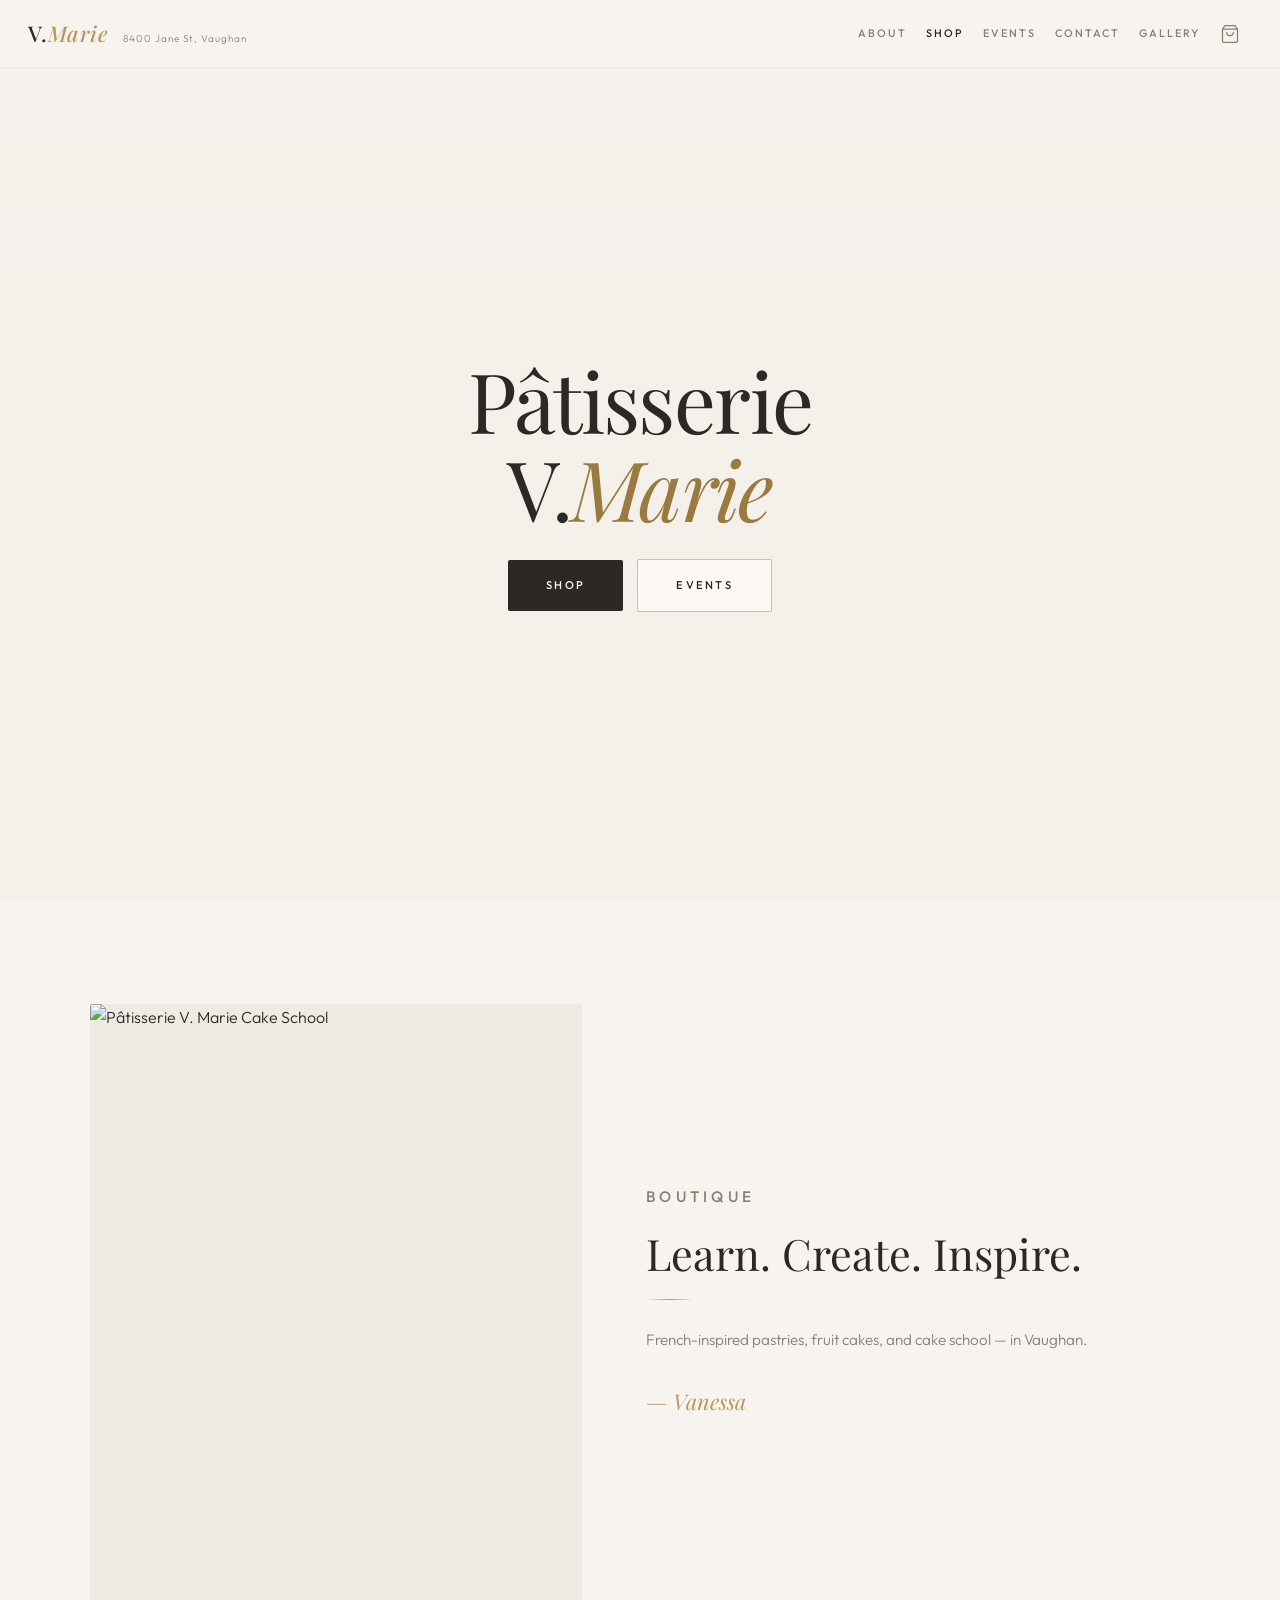
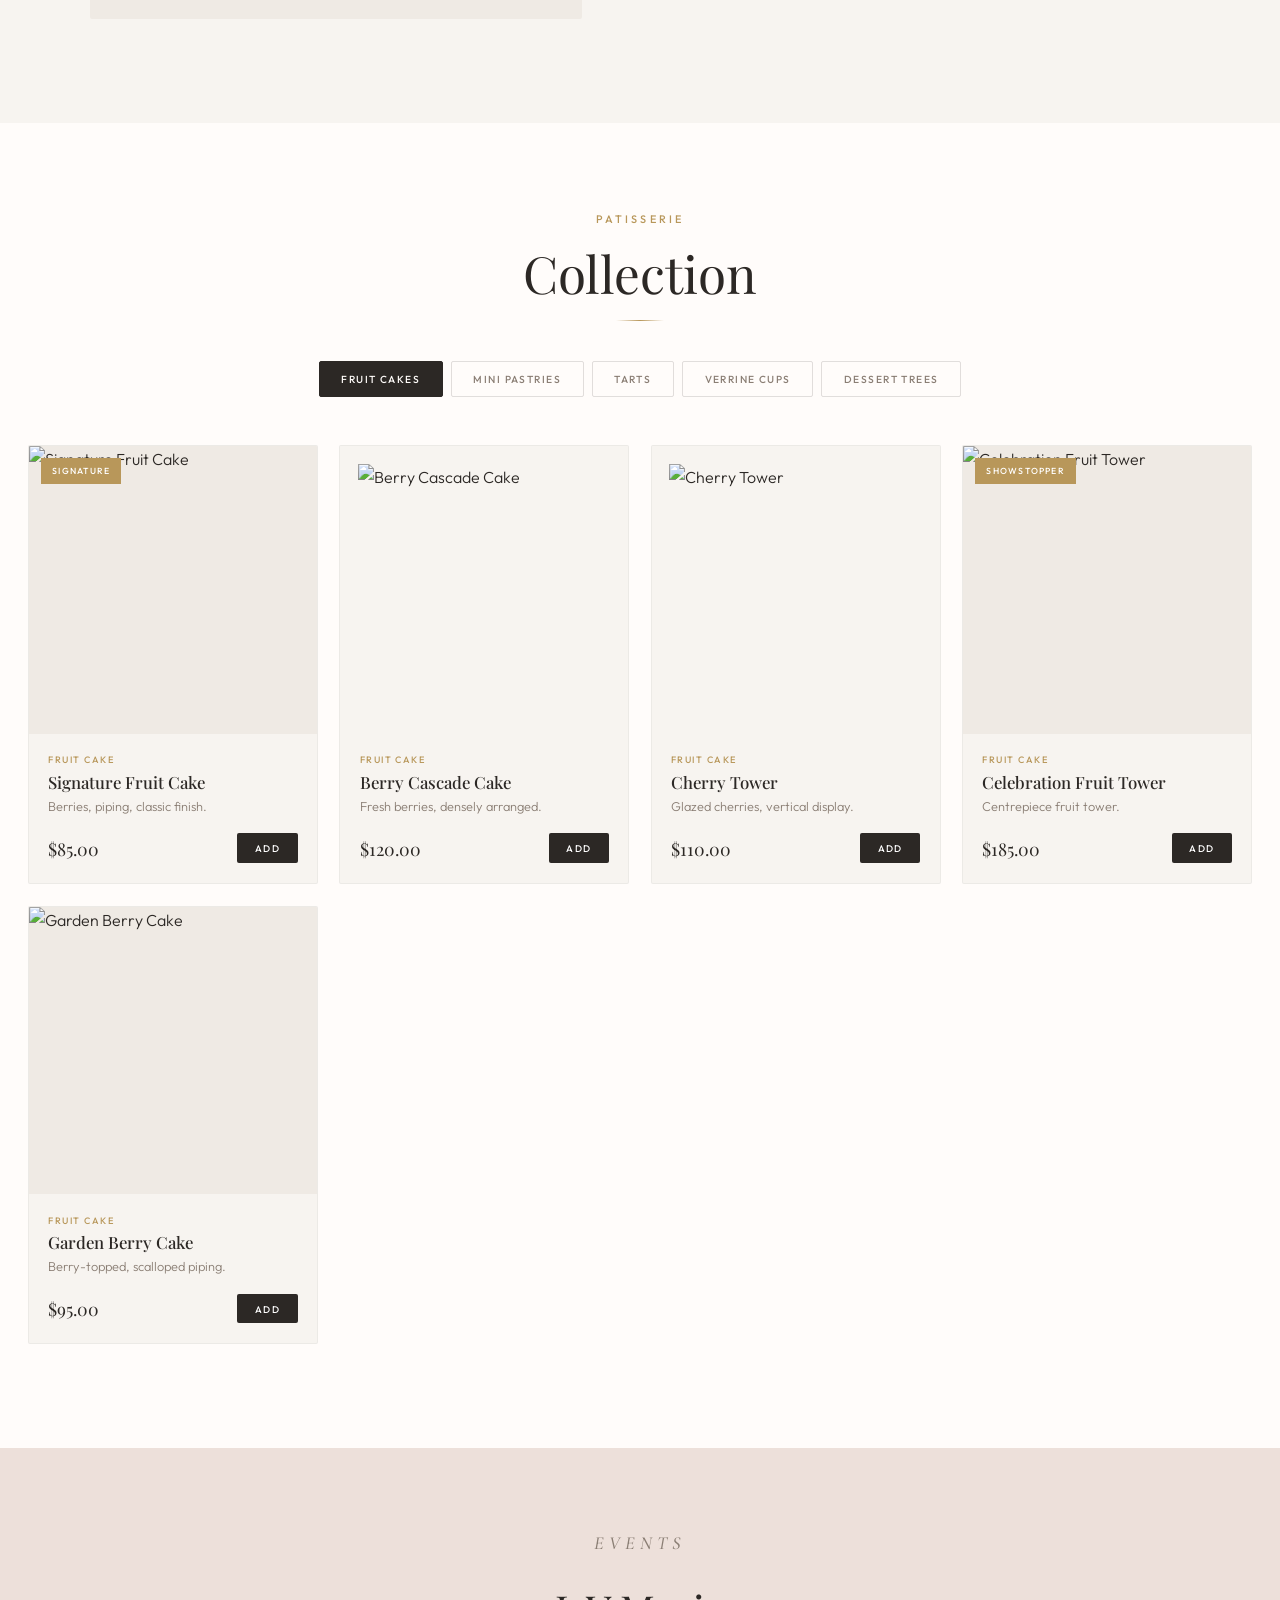
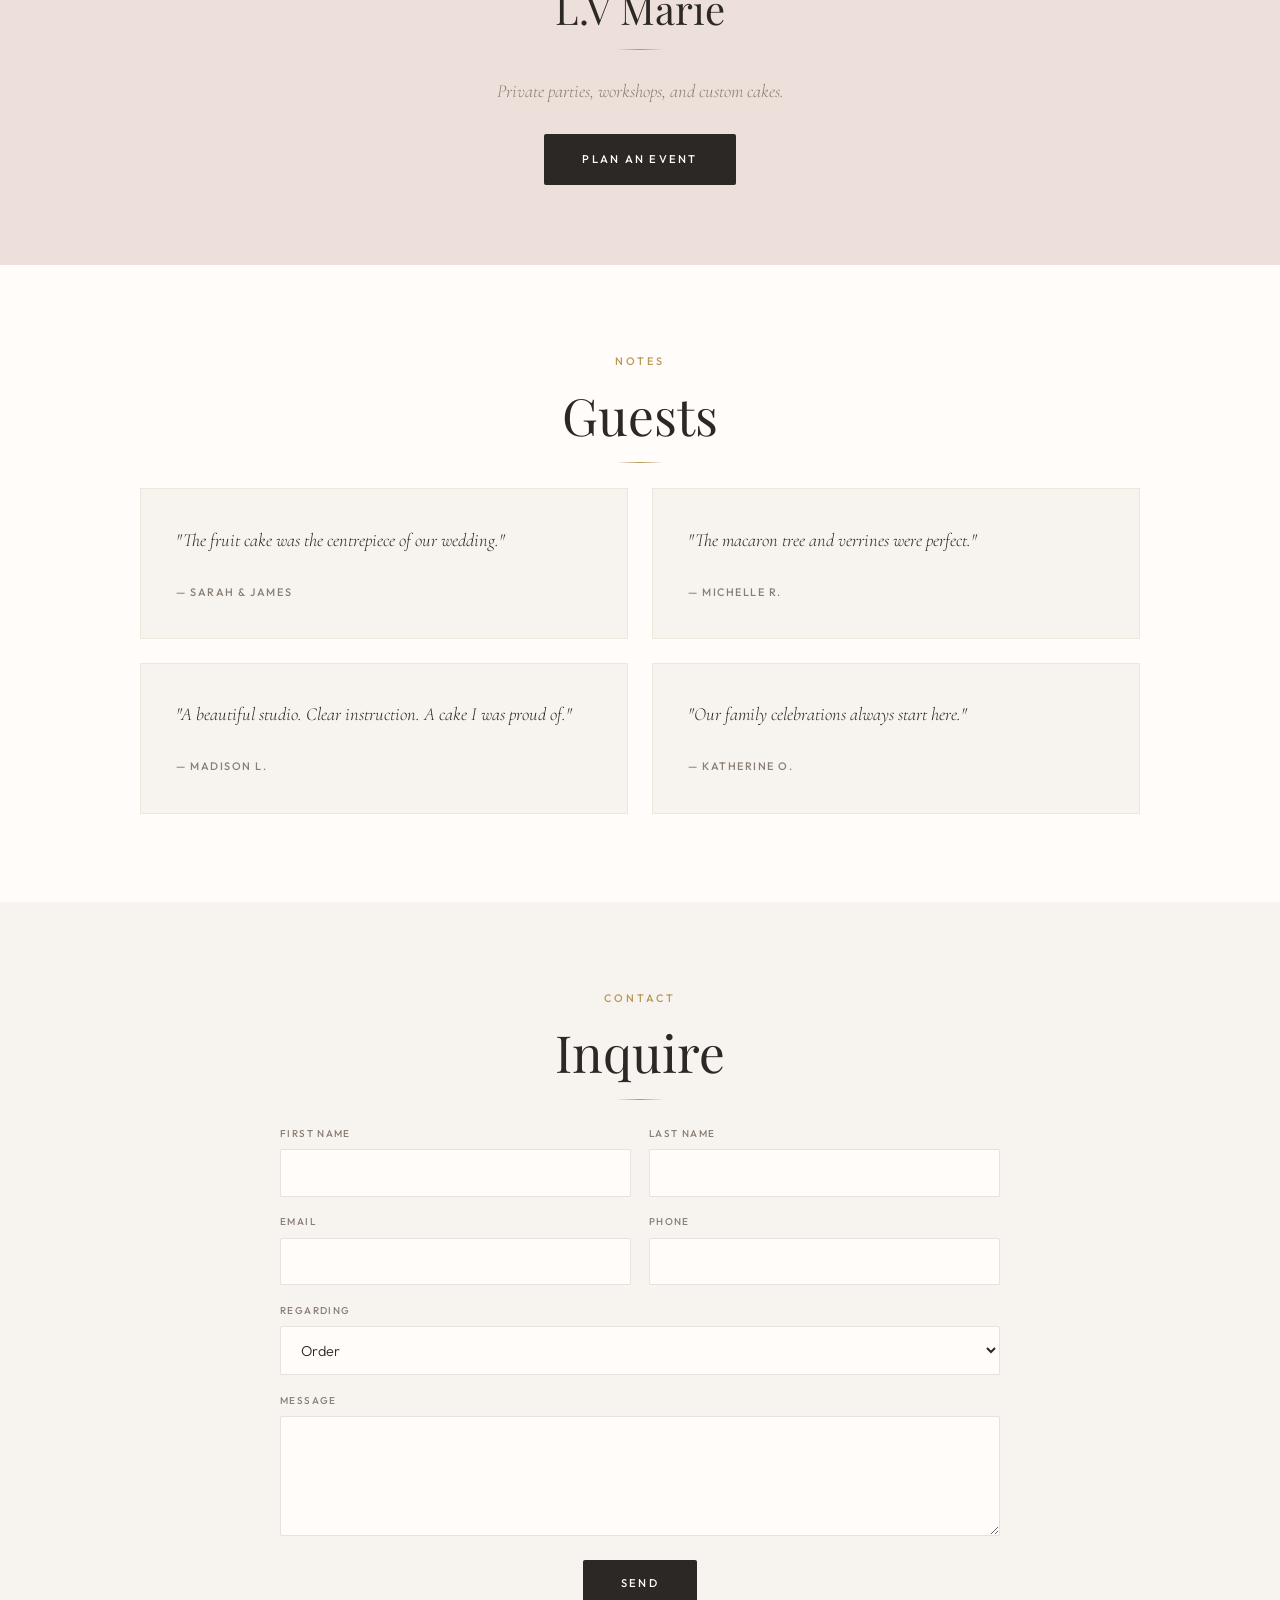
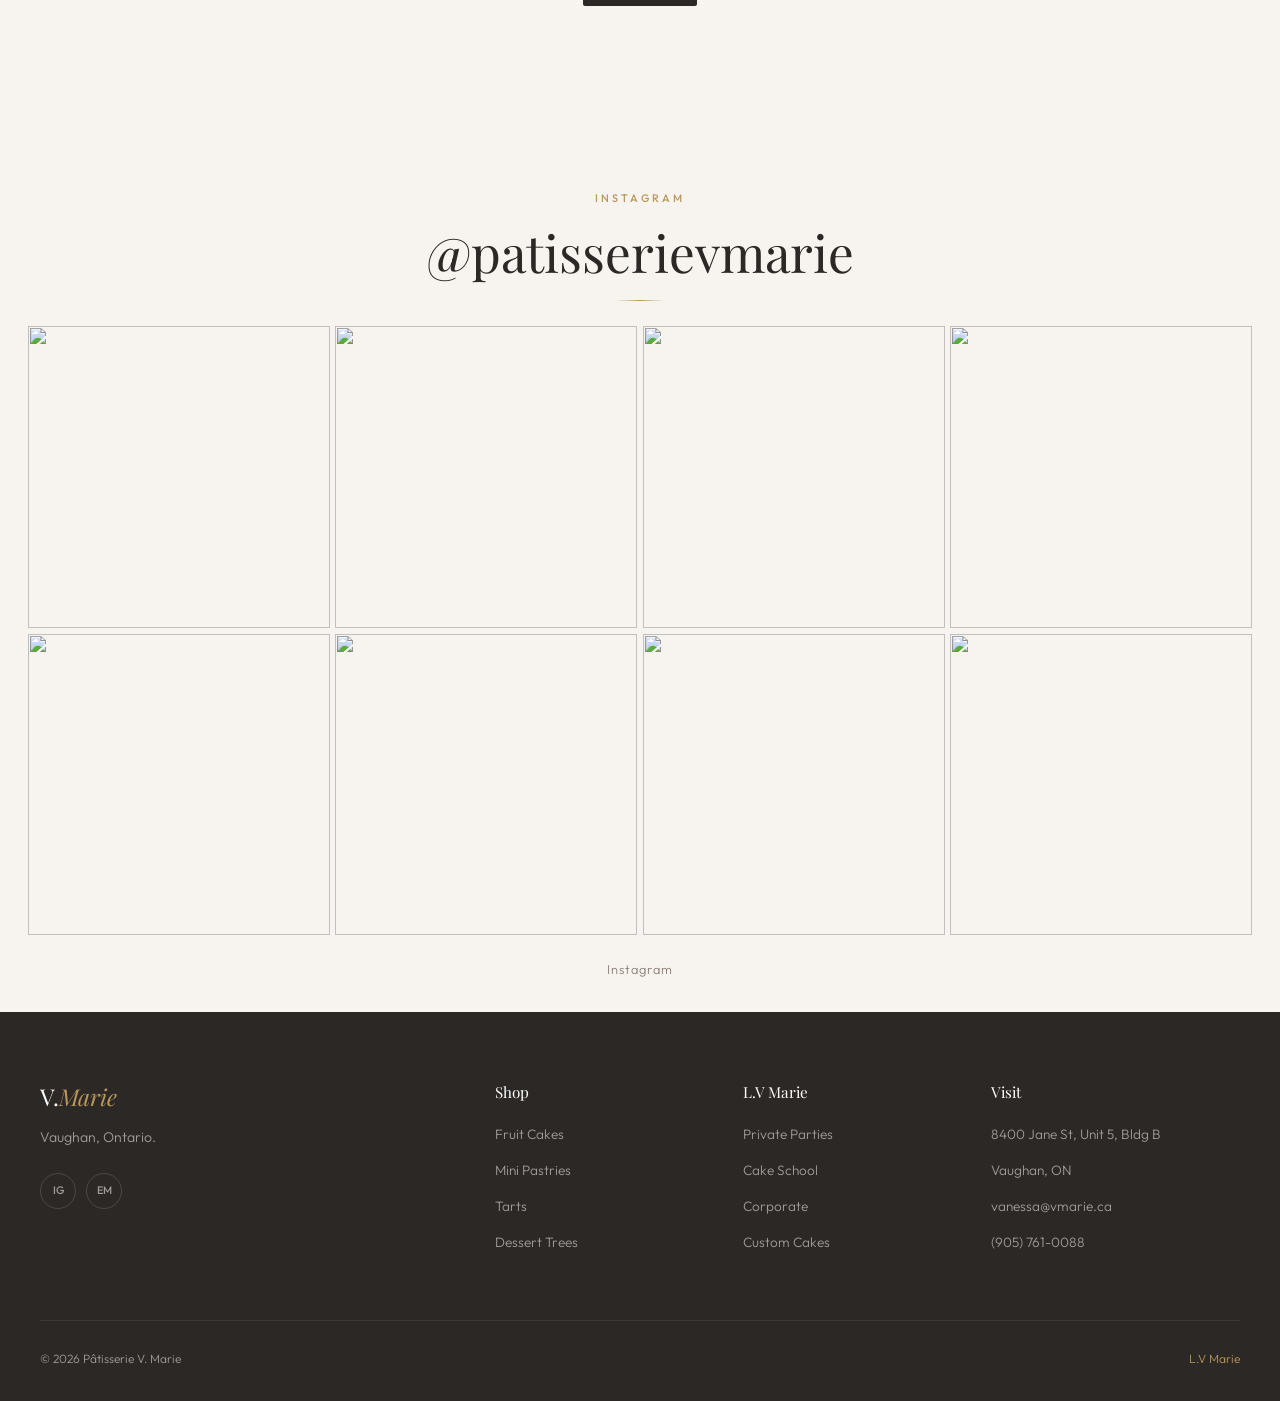
==== index.html @ 4b9d49ff "Add files via upload" ====
<!DOCTYPE html>
<html lang="en">
<head>
<meta charset="UTF-8">
<meta name="viewport" content="width=device-width, initial-scale=1, viewport-fit=cover">
<title>Pâtisserie V. Marie | Vaughan</title>
<meta name="description" content="Patisserie and cake school in Vaughan. Fruit cakes, pastries, and celebrations.">
<meta name="theme-color" content="#F7F4F0">
<meta name="apple-mobile-web-app-status-bar-style" content="default">
<link rel="preconnect" href="https://fonts.googleapis.com">
<link rel="preconnect" href="https://fonts.gstatic.com" crossorigin>
<link href="https://fonts.googleapis.com/css2?family=Cormorant+Garamond:ital,wght@0,300;0,400;0,500;0,600;1,300;1,400&family=Outfit:wght@300;400;500;600&family=Playfair+Display:ital,wght@0,400;0,500;0,600;1,400;1,500&display=swap" rel="stylesheet">
<link rel="stylesheet" href="css/site.css">
</head>
<body class="page-shop">

<nav class="nav" id="nav">
  <div class="nav-inner">
    <div class="nav-left">
      <a href="index.html" class="nav-logo">V.<em>Marie</em></a>
      <a href="https://maps.google.com/?q=8400+Jane+St+Vaughan+ON" target="_blank" rel="noopener" class="nav-location">8400 Jane St, Vaughan</a>
    </div>
    <div class="nav-end">
      <div class="nav-links" id="navLinksDesktop">
        <a href="#about">About</a>
        <a href="#store" class="active">Shop</a>
        <a href="events.html">Events</a>
        <a href="#contact">Contact</a>
        <a href="#gallery">Gallery</a>
      </div>
      <div class="nav-right">
        <button type="button" class="nav-cart" id="cartToggle" aria-label="Open cart">
          <svg viewBox="0 0 24 24" aria-hidden="true">
            <path d="M6 2L3 6v14a2 2 0 002 2h14a2 2 0 002-2V6l-3-4zM3 6h18M16 10a4 4 0 01-8 0" stroke-linecap="round" stroke-linejoin="round"/>
          </svg>
          <span class="cart-count" id="cartCount">0</span>
        </button>
        <button type="button" class="nav-toggle" id="navToggle" aria-label="Menu">
          <span></span><span></span><span></span>
        </button>
      </div>
    </div>
  </div>
</nav>

<div class="mobile-menu" id="navLinks" hidden>
  <a href="#about">About</a>
  <a href="#store">Shop</a>
  <a href="events.html">Events</a>
  <a href="#contact">Contact</a>
  <a href="#gallery">Gallery</a>
</div>

<section class="hero hero--boutique">
  <div class="hero-atmosphere" aria-hidden="true"></div>
  <div class="hero-content">
    <h1>Pâtisserie<br>V.<em>Marie</em></h1>
    <div class="hero-buttons">
      <a href="#store" class="btn btn-primary">Shop</a>
      <a href="events.html" class="btn btn-outline-dark">Events</a>
    </div>
  </div>
</section>

<section class="intro" id="about">
  <div class="intro-inner">
    <div class="intro-image fade-in">
      <img src="Assets/images/store-interior.jpg" alt="Pâtisserie V. Marie Cake School" width="800" height="1000">
    </div>
    <div class="intro-text fade-in">
      <p class="section-label">Boutique</p>
      <h2>Learn. Create. Inspire.</h2>
      <div class="gold-line"></div>
      <p>French-inspired pastries, fruit cakes, and cake school — in Vaughan.</p>
      <p class="signature">— Vanessa</p>
    </div>
  </div>
</section>

<section class="store" id="store">
  <div class="store-header fade-in">
    <p class="section-label">Patisserie</p>
    <h2 class="section-title">Collection</h2>
    <div class="gold-line"></div>
  </div>

  <div class="store-filters fade-in" role="tablist" aria-label="Product categories">
    <button type="button" class="filter-btn active" data-filter="fruit">Fruit Cakes</button>
    <button type="button" class="filter-btn" data-filter="mini">Mini Pastries</button>
    <button type="button" class="filter-btn" data-filter="tarts">Tarts</button>
    <button type="button" class="filter-btn" data-filter="verrine">Verrine Cups</button>
    <button type="button" class="filter-btn" data-filter="trees">Dessert Trees</button>
  </div>

  <div class="products-grid" id="productsGrid"></div>
</section>

<section class="events-band">
  <div class="events-band-inner fade-in">
    <p class="section-label">Events</p>
    <h2>L.V Marie</h2>
    <div class="gold-line"></div>
    <p>Private parties, workshops, and custom cakes.</p>
    <a href="events.html" class="btn btn-primary">Plan an Event</a>
  </div>
</section>

<section class="testimonials">
  <p class="section-label" style="text-align:center">Notes</p>
  <h2 class="section-title" style="text-align:center">Guests</h2>
  <div class="gold-line"></div>
  <div class="testimonials-grid">
    <div class="testimonial fade-in">
      <p>"The fruit cake was the centrepiece of our wedding."</p>
      <span class="testimonial-author">— Sarah &amp; James</span>
    </div>
    <div class="testimonial fade-in">
      <p>"The macaron tree and verrines were perfect."</p>
      <span class="testimonial-author">— Michelle R.</span>
    </div>
    <div class="testimonial fade-in">
      <p>"A beautiful studio. Clear instruction. A cake I was proud of."</p>
      <span class="testimonial-author">— Madison L.</span>
    </div>
    <div class="testimonial fade-in">
      <p>"Our family celebrations always start here."</p>
      <span class="testimonial-author">— Katherine O.</span>
    </div>
  </div>
</section>

<section class="contact" id="contact">
  <div class="contact-inner">
    <p class="section-label">Contact</p>
    <h2 class="section-title fade-in">Inquire</h2>
    <div class="gold-line fade-in"></div>

    <form class="contact-form fade-in" id="contactForm">
      <div class="form-group">
        <label for="firstName">First Name</label>
        <input id="firstName" type="text" required autocomplete="given-name">
      </div>
      <div class="form-group">
        <label for="lastName">Last Name</label>
        <input id="lastName" type="text" required autocomplete="family-name">
      </div>
      <div class="form-group">
        <label for="email">Email</label>
        <input id="email" type="email" required autocomplete="email">
      </div>
      <div class="form-group">
        <label for="phone">Phone</label>
        <input id="phone" type="tel" autocomplete="tel">
      </div>
      <div class="form-group full">
        <label for="inquiryType">Regarding</label>
        <select id="inquiryType">
          <option>Order</option>
          <option>Fruit Cake</option>
          <option>Wedding Cake</option>
          <option>Sweet Table</option>
          <option>Cake School</option>
          <option>Other</option>
        </select>
      </div>
      <div class="form-group full">
        <label for="message">Message</label>
        <textarea id="message"></textarea>
      </div>
      <div class="form-submit">
        <button type="submit" class="btn btn-primary">Send</button>
      </div>
    </form>
  </div>
</section>

<section class="gallery gallery--bleed" id="gallery">
  <p class="section-label">Instagram</p>
  <h2 class="section-title fade-in">@patisserievmarie</h2>
  <div class="gold-line fade-in"></div>
  <div class="gallery-grid fade-in">
    <div class="gallery-item"><img src="Assets/images/fruit-cherry-clean.jpg" alt="" loading="lazy"></div>
    <div class="gallery-item"><img src="Assets/images/cupcakes.jpg" alt="" loading="lazy"></div>
    <div class="gallery-item"><img src="Assets/images/macaroons.png" alt="" loading="lazy"></div>
    <div class="gallery-item"><img src="Assets/images/dessert-spread.jpg" alt="" loading="lazy"></div>
    <div class="gallery-item"><img src="Assets/images/layered-cake.jpg" alt="" loading="lazy"></div>
    <div class="gallery-item"><img src="Assets/images/pastry-mini.jpg" alt="" loading="lazy"></div>
    <div class="gallery-item"><img src="Assets/images/cupcake-lux.jpg" alt="" loading="lazy"></div>
    <div class="gallery-item"><img src="Assets/images/macarons-lux.jpg" alt="" loading="lazy"></div>
  </div>
  <a href="https://instagram.com/patisserievmarie" target="_blank" rel="noopener" class="gallery-link">Instagram</a>
</section>

<footer class="footer">
  <div class="footer-inner">
    <div class="footer-brand">
      <h3>V.<em>Marie</em></h3>
      <p>Vaughan, Ontario.</p>
      <div class="footer-social">
        <a href="https://instagram.com/patisserievmarie" target="_blank" rel="noopener" aria-label="Instagram">IG</a>
        <a href="mailto:vanessa@vmarie.ca" aria-label="Email">EM</a>
      </div>
    </div>
    <div>
      <h4>Shop</h4>
      <ul>
        <li><a href="#store" data-shop-filter="fruit">Fruit Cakes</a></li>
        <li><a href="#store" data-shop-filter="mini">Mini Pastries</a></li>
        <li><a href="#store" data-shop-filter="tarts">Tarts</a></li>
        <li><a href="#store" data-shop-filter="trees">Dessert Trees</a></li>
      </ul>
    </div>
    <div>
      <h4>L.V Marie</h4>
      <ul>
        <li><a href="events.html">Private Parties</a></li>
        <li><a href="events.html#workshops">Cake School</a></li>
        <li><a href="events.html#corporate">Corporate</a></li>
        <li><a href="events.html#custom">Custom Cakes</a></li>
      </ul>
    </div>
    <div>
      <h4>Visit</h4>
      <ul>
        <li><span>8400 Jane St, Unit 5, Bldg B</span></li>
        <li><span>Vaughan, ON</span></li>
        <li><a href="mailto:vanessa@vmarie.ca">vanessa@vmarie.ca</a></li>
        <li><a href="tel:+19057610088">(905) 761-0088</a></li>
      </ul>
    </div>
  </div>
  <div class="footer-bottom">
    <span>&copy; 2026 Pâtisserie V. Marie</span>
    <span><a href="events.html">L.V Marie</a></span>
  </div>
</footer>

<div class="cart-overlay" id="cartOverlay">
  <aside class="cart-sidebar" aria-label="Your selection">
    <div class="cart-header">
      <h3>Selection</h3>
      <button type="button" class="cart-close" id="cartClose" aria-label="Close cart"><span aria-hidden="true">×</span></button>
    </div>
    <div class="cart-items" id="cartItems">
      <div class="cart-empty"><p>Empty</p></div>
    </div>
    <div class="cart-footer" id="cartFooter" hidden>
      <div class="cart-row">
        <span>Subtotal</span>
        <span id="cartSubtotal">$0.00</span>
      </div>
      <div class="cart-total-row">
        <span>Total</span>
        <span id="cartTotal">$0.00</span>
      </div>
      <button type="button" class="btn btn-primary" id="submitOrder">Submit Inquiry</button>
      <button type="button" class="btn btn-outline-dark" onclick="closeCart()">Continue</button>
      <p class="cart-note">Pickup at the boutique. No payment yet.</p>
    </div>
  </aside>
</div>

<div class="modal-overlay" id="modalOverlay" role="dialog" aria-modal="true" aria-label="Product">
  <div class="product-modal" id="productModal"></div>
</div>

<div class="toast" id="toast" role="status" aria-live="polite"></div>

<script src="js/shop.js"></script>
<script>
  function setAppHeight() {
    document.documentElement.style.setProperty('--app-height', `${window.innerHeight}px`);
  }
  setAppHeight();
  window.addEventListener('resize', setAppHeight, { passive: true });

  const nav = document.getElementById('nav');
  const navLinks = document.getElementById('navLinks');
  const navToggle = document.getElementById('navToggle');

  function closeMobileMenu() {
    navLinks.hidden = true;
    navLinks.classList.remove('open');
    nav.classList.remove('menu-open');
    document.body.classList.remove('menu-open');
  }

  function openMobileMenu() {
    navLinks.hidden = false;
    navLinks.classList.add('open');
    nav.classList.add('menu-open');
    document.body.classList.add('menu-open');
  }

  window.addEventListener('scroll', () => {
    nav.classList.toggle('scrolled', window.scrollY > 40);
  }, { passive: true });

  navToggle.addEventListener('click', () => {
    if (navLinks.classList.contains('open')) closeMobileMenu();
    else openMobileMenu();
  });

  navLinks.querySelectorAll('a').forEach((link) => {
    link.addEventListener('click', () => closeMobileMenu());
  });

  document.getElementById('contactForm').addEventListener('submit', (e) => {
    e.preventDefault();
    showToast('Received');
    e.target.reset();
  });

  const io = new IntersectionObserver((entries) => {
    entries.forEach((entry) => {
      if (entry.isIntersecting) {
        entry.target.classList.add('visible');
        io.unobserve(entry.target);
      }
    });
  }, { threshold: 0.06, rootMargin: '0px 0px -20px 0px' });

  document.querySelectorAll('.fade-in').forEach((el) => {
    const rect = el.getBoundingClientRect();
    if (rect.top < window.innerHeight * 0.92 && rect.bottom > 0) {
      el.classList.add('visible');
    } else {
      io.observe(el);
    }
  });
</script>
</body>
</html>
---- css/site.css ----
/* Pâtisserie V. Marie — shared luxury design system */
*, *::before, *::after { margin: 0; padding: 0; box-sizing: border-box; }

:root {
  --cream: #F7F4F0;
  --cream-deep: #EFEAE4;
  --blush: #EDE0DA;
  --blush-deep: #E2D0C7;
  --gold: #B8975A;
  --gold-soft: #D4B87A;
  --gold-pale: #F0E6D4;
  --charcoal: #2C2825;
  --warm-grey: #8A7E74;
  --warm-grey-light: #B0A89E;
  --berry: #6B2D3C;
  --powder: #D8E0EA;
  --brand-blue: #00a3e4;
  --brand-blue-light: #71c2e2;
  --white: #FFFCFA;
  --radius: 2px;
  --nav-h: 68px;
  --shadow-sm: 0 2px 12px rgba(44, 40, 37, 0.05);
  --shadow-md: 0 12px 40px rgba(44, 40, 37, 0.1);
  --shadow-lg: 0 24px 64px rgba(44, 40, 37, 0.16);
  --ease: cubic-bezier(0.25, 0.8, 0.25, 1);
}

html {
  scroll-behavior: smooth;
  font-size: 16px;
  -webkit-text-size-adjust: 100%;
  touch-action: manipulation;
  background: var(--cream);
  height: -webkit-fill-available;
}

body {
  touch-action: manipulation;
  font-family: 'Outfit', sans-serif;
  font-weight: 300;
  color: var(--charcoal);
  background: var(--cream);
  line-height: 1.65;
  overflow-x: hidden;
  min-height: 100%;
  min-height: 100svh;
  min-height: 100dvh;
  min-height: -webkit-fill-available;
  -webkit-font-smoothing: antialiased;
  -moz-osx-font-smoothing: grayscale;
}
body.menu-open {
  overflow: hidden;
}

a, button { touch-action: manipulation; }
a { text-decoration: none; color: inherit; }
img { max-width: 100%; display: block; }
ul { list-style: none; }
button, input, select, textarea { font-family: inherit; }

h1, h2, h3, h4 {
  font-family: 'Playfair Display', Georgia, serif;
  font-weight: 400;
  line-height: 1.12;
}

.section-label {
  font-family: 'Outfit', sans-serif;
  font-size: 0.68rem;
  letter-spacing: 0.28em;
  text-transform: uppercase;
  color: var(--gold);
  font-weight: 500;
  margin-bottom: 1rem;
}

.section-title {
  font-size: clamp(2rem, 4.5vw, 3.2rem);
  color: var(--charcoal);
  margin-bottom: 0.35em;
}

.section-subtitle {
  font-family: 'Cormorant Garamond', Georgia, serif;
  font-size: clamp(1.1rem, 2.2vw, 1.45rem);
  color: var(--warm-grey);
  font-style: italic;
  font-weight: 300;
  margin-bottom: 2.5rem;
}

.gold-line {
  width: 48px;
  height: 1px;
  background: linear-gradient(90deg, transparent, var(--gold), transparent);
  margin: 1.1rem auto 1.6rem;
}

.btn {
  display: inline-flex;
  align-items: center;
  justify-content: center;
  padding: 1rem 2.4rem;
  font-size: 0.7rem;
  letter-spacing: 0.2em;
  text-transform: uppercase;
  font-weight: 500;
  border: none;
  cursor: pointer;
  transition: all 0.35s var(--ease);
  border-radius: var(--radius);
  white-space: nowrap;
  touch-action: manipulation;
}

.btn-primary {
  background: var(--charcoal);
  color: var(--white);
}
.btn-primary:hover {
  background: var(--gold);
  transform: translateY(-1px);
}

.btn-outline {
  background: transparent;
  color: var(--white);
  border: 1px solid rgba(255, 255, 255, 0.55);
}
.btn-outline:hover {
  background: var(--white);
  color: var(--charcoal);
  border-color: var(--white);
}

.btn-outline-dark {
  background: transparent;
  color: var(--charcoal);
  border: 1px solid rgba(44, 40, 37, 0.28);
}
.btn-outline-dark:hover {
  background: var(--charcoal);
  color: var(--white);
  border-color: var(--charcoal);
}

.btn-gold {
  background: var(--gold);
  color: var(--white);
}
.btn-gold:hover {
  background: #a08040;
  transform: translateY(-1px);
}

.btn-sm {
  padding: 0.7rem 1.5rem;
  font-size: 0.64rem;
}

.fade-in {
  opacity: 0;
  transform: translateY(18px);
  transition: opacity 0.75s var(--ease), transform 0.75s var(--ease);
}
.fade-in.visible {
  opacity: 1;
  transform: translateY(0);
}
@media (prefers-reduced-motion: reduce) {
  .fade-in { opacity: 1; transform: none; transition: none; }
}

/* ===== NAV ===== */
.nav {
  position: fixed;
  top: 0;
  left: 0;
  right: 0;
  z-index: 1000;
  height: calc(var(--nav-h) + env(safe-area-inset-top, 0px));
  padding-top: env(safe-area-inset-top, 0px);
  background: rgba(247, 244, 240, 0.88);
  backdrop-filter: blur(18px) saturate(160%);
  -webkit-backdrop-filter: blur(18px) saturate(160%);
  border-bottom: 1px solid rgba(184, 151, 90, 0.12);
  transition: background 0.35s var(--ease), box-shadow 0.35s var(--ease);
}
.nav.scrolled {
  background: rgba(247, 244, 240, 0.97);
  box-shadow: var(--shadow-sm);
}
.nav-inner {
  max-width: 1280px;
  margin: 0 auto;
  padding: 0 1.75rem;
  height: 100%;
  display: flex;
  flex-direction: row;
  align-items: center;
  justify-content: space-between;
  gap: 1rem;
}
.nav-left {
  display: block;
  min-width: 0;
  line-height: 1;
  white-space: nowrap;
}
.nav-logo {
  font-family: 'Playfair Display', serif;
  font-size: 1.35rem;
  font-weight: 500;
  letter-spacing: 0.02em;
  color: var(--charcoal);
  line-height: 1;
  display: inline;
  vertical-align: bottom;
}
.nav-logo em {
  font-style: italic;
  color: var(--gold);
}
.nav-location {
  font-size: 0.62rem;
  letter-spacing: 0.1em;
  color: var(--warm-grey);
  white-space: nowrap;
  transition: color 0.3s;
  line-height: 1;
  display: inline;
  vertical-align: bottom;
  margin-left: 0.75rem;
}
.nav-location:hover { color: var(--gold); }

.nav-end {
  display: flex;
  flex-direction: row;
  align-items: center;
  justify-content: flex-end;
  gap: 0.35rem;
  flex-shrink: 0;
}

.nav-links {
  display: flex;
  flex-direction: row;
  align-items: center;
  gap: 1.2rem;
  margin-right: 0.15rem;
}
.nav-links a {
  font-size: 0.68rem;
  font-weight: 500;
  letter-spacing: 0.18em;
  text-transform: uppercase;
  color: var(--warm-grey);
  transition: color 0.3s;
  position: relative;
}
.nav-links a:hover,
.nav-links a.active { color: var(--charcoal); }
.nav-links a::after {
  content: '';
  position: absolute;
  left: 0;
  bottom: -5px;
  width: 0;
  height: 1px;
  background: var(--gold);
  transition: width 0.3s ease;
}
.nav-links a:hover::after { width: 100%; }

.nav-right {
  display: flex;
  flex-direction: row;
  flex-wrap: nowrap;
  align-items: center;
  justify-content: flex-end;
  gap: 0.15rem;
  flex-shrink: 0;
  height: 100%;
}

.nav-cart {
  position: relative;
  display: inline-flex;
  flex-direction: row;
  align-items: center;
  justify-content: center;
  width: 44px;
  height: 44px;
  margin: 0;
  padding: 0;
  background: none;
  border: none;
  cursor: pointer;
  color: var(--warm-grey);
  transition: color 0.25s;
  line-height: 0;
}
.nav-cart:hover { color: var(--charcoal); }
.nav-cart svg {
  width: 20px;
  height: 20px;
  stroke: currentColor;
  fill: none;
  stroke-width: 1.5;
  display: block;
}
.cart-count {
  position: absolute;
  top: 4px;
  right: 2px;
  min-width: 16px;
  height: 16px;
  padding: 0 4px;
  background: var(--gold);
  color: #fff;
  font-size: 0.58rem;
  font-weight: 600;
  border-radius: 50%;
  display: flex;
  align-items: center;
  justify-content: center;
  opacity: 0;
  transform: scale(0.6);
  transition: all 0.3s var(--ease);
  pointer-events: none;
}
.cart-count.show {
  opacity: 1;
  transform: scale(1);
}

.nav-toggle {
  display: none;
  flex-direction: column;
  align-items: center;
  justify-content: center;
  gap: 5px;
  width: 44px;
  height: 44px;
  margin: 0;
  padding: 0;
  background: none;
  border: none;
  cursor: pointer;
  line-height: 0;
}
.nav-toggle span {
  display: block;
  width: 20px;
  height: 1.5px;
  background: var(--charcoal);
  transition: all 0.3s;
  flex-shrink: 0;
}

/* ===== HERO — boutique atmosphere (shop) ===== */
.hero {
  position: relative;
  min-height: 100vh;
  min-height: 100svh;
  min-height: 100dvh;
  min-height: 100lvh;
  min-height: -webkit-fill-available;
  min-height: var(--app-height, 100lvh);
  display: flex;
  align-items: center;
  justify-content: center;
  text-align: center;
  overflow: hidden;
  background: var(--cream);
}
.hero--boutique {
  flex-direction: column;
  justify-content: center;
  padding:
    calc(var(--nav-h) + env(safe-area-inset-top, 0px))
    1.25rem
    0;
  background: #f0ebe3;
}
.hero-atmosphere {
  position: absolute;
  top: 0;
  left: 0;
  right: 0;
  bottom: 0;
  width: 100%;
  height: 100%;
  z-index: 0;
  background-color: #f0ebe3;
  background-image:
    linear-gradient(
      180deg,
      rgba(247, 244, 240, 0.78) 0%,
      rgba(247, 244, 240, 0.62) 28%,
      rgba(247, 244, 240, 0.48) 55%,
      rgba(247, 244, 240, 0.58) 100%
    ),
    url('../Assets/Store.PNG');
  background-size: cover;
  background-position: center center;
  background-repeat: no-repeat;
}
.hero--boutique .hero-content {
  position: relative;
  z-index: 2;
  padding: 1rem 1.25rem;
  max-width: 720px;
  width: 100%;
  margin: 0;
}
.hero--boutique .btn-primary {
  background: var(--charcoal);
  color: var(--white);
}
.hero--boutique .btn-primary:hover {
  background: var(--gold);
  color: var(--white);
}
.hero--boutique .btn-outline-dark {
  background: rgba(255, 252, 250, 0.72);
  color: var(--charcoal);
  border: 1px solid rgba(44, 40, 37, 0.28);
  backdrop-filter: blur(6px);
}
.hero--boutique .btn-outline-dark:hover {
  background: var(--charcoal);
  color: var(--white);
  border-color: var(--charcoal);
}

.hero-content {
  position: relative;
  z-index: 2;
  padding: 6.5rem 1.5rem 5rem;
  max-width: 780px;
  width: 100%;
}
.hero h1 {
  font-size: clamp(2.8rem, 8vw, 5.2rem);
  color: var(--white);
  margin-bottom: 1.75rem;
  letter-spacing: -0.02em;
  font-weight: 400;
  line-height: 1.05;
}
.hero h1 em {
  font-style: italic;
  color: var(--gold-soft);
}
.hero-tagline {
  display: none;
}
.hero-buttons {
  display: flex;
  flex-direction: row;
  flex-wrap: wrap;
  gap: 0.85rem;
  justify-content: center;
  align-items: center;
}

/* Boutique hero text */
.hero.hero--boutique h1 {
  color: var(--charcoal);
  text-shadow: 0 1px 0 rgba(255, 255, 255, 0.55);
}
.hero.hero--boutique h1 em {
  color: #9a7a3f;
  text-shadow: 0 1px 0 rgba(255, 255, 255, 0.45);
}

/* Shop nav — cream bar always visible */
.page-shop .nav {
  background: rgba(247, 244, 240, 0.96);
  border-bottom: 1px solid rgba(184, 151, 90, 0.12);
  backdrop-filter: blur(18px) saturate(160%);
  -webkit-backdrop-filter: blur(18px) saturate(160%);
}
.page-shop .nav.scrolled,
.page-shop .nav.menu-open {
  background: #F7F4F0;
  box-shadow: var(--shadow-sm);
  border-bottom: 1px solid rgba(184, 151, 90, 0.12);
  backdrop-filter: none;
  -webkit-backdrop-filter: none;
}

/* Mobile menu — body-level overlay (not trapped by nav backdrop-filter) */
.mobile-menu {
  display: none;
}
.mobile-menu.open {
  display: flex;
  position: fixed;
  inset: 0;
  z-index: 1200;
  flex-direction: column;
  justify-content: flex-start;
  padding:
    calc(var(--nav-h) + env(safe-area-inset-top, 0px) + 2.75rem)
    1.75rem
    calc(env(safe-area-inset-bottom, 0px) + 2rem);
  background: #F7F4F0 !important;
  overflow-y: auto;
  -webkit-overflow-scrolling: touch;
}
.mobile-menu a {
  font-family: 'Playfair Display', serif;
  font-size: 1.85rem;
  font-weight: 400;
  letter-spacing: 0.02em;
  color: var(--charcoal);
  padding: 1.15rem 0.1rem;
  border-bottom: 1px solid rgba(44, 40, 37, 0.1);
  text-decoration: none;
}
.mobile-menu a:last-child { border-bottom: none; }
.mobile-menu a:hover,
.mobile-menu a:active { color: var(--gold); }
.nav.menu-open {
  z-index: 1300;
  background: #F7F4F0 !important;
  border-bottom: 1px solid rgba(184, 151, 90, 0.12);
}
.nav.menu-open .nav-toggle span { background: var(--charcoal); }

/* ===== INTRO ===== */
.intro {
  padding: 6.5rem 1.75rem;
  background: var(--cream);
}
.intro-inner {
  max-width: 1100px;
  margin: 0 auto;
  display: grid;
  grid-template-columns: 0.95fr 1.05fr;
  gap: 4rem;
  align-items: center;
}
.intro-image {
  position: relative;
  aspect-ratio: 4/5;
  overflow: hidden;
  border-radius: var(--radius);
  background: var(--cream-deep);
}
.intro-image img {
  width: 100%;
  height: 100%;
  object-fit: cover;
  object-position: center center;
}
.intro-text .section-label { text-align: left; }
.intro-text h2 {
  font-size: clamp(1.9rem, 3.5vw, 2.7rem);
  margin-bottom: 0.5em;
}
.intro-text .gold-line { margin-left: 0; }
.intro-text p {
  color: var(--warm-grey);
  margin-bottom: 1.15rem;
  font-size: 0.95rem;
  line-height: 1.85;
}
.intro-text .signature {
  font-family: 'Playfair Display', serif;
  font-style: italic;
  font-size: 1.35rem;
  color: var(--gold);
  margin-top: 1.75rem;
}

/* ===== STORE ===== */
.store {
  padding: 5.5rem 1.75rem 6.5rem;
  background: var(--white);
}
.store-header { text-align: center; max-width: 640px; margin: 0 auto 2.5rem; }

.store-filters {
  display: flex;
  flex-direction: row;
  flex-wrap: wrap;
  justify-content: center;
  align-items: center;
  gap: 0.5rem;
  margin-bottom: 3rem;
  max-width: 720px;
  margin-left: auto;
  margin-right: auto;
}
.filter-btn {
  padding: 0.65rem 1.35rem;
  font-size: 0.64rem;
  letter-spacing: 0.14em;
  text-transform: uppercase;
  background: transparent;
  border: 1px solid rgba(44, 40, 37, 0.14);
  cursor: pointer;
  color: var(--warm-grey);
  transition: all 0.3s;
  border-radius: var(--radius);
  font-weight: 500;
  touch-action: manipulation;
}
.filter-btn:hover,
.filter-btn.active {
  background: var(--charcoal);
  color: var(--white);
  border-color: var(--charcoal);
}

.products-grid {
  max-width: 1240px;
  margin: 0 auto;
  display: grid;
  grid-template-columns: repeat(4, 1fr);
  gap: 1.35rem;
}

.product-card {
  position: relative;
  background: var(--cream);
  border: 1px solid rgba(44, 40, 37, 0.05);
  border-radius: var(--radius);
  overflow: hidden;
  cursor: pointer;
  transition: transform 0.4s var(--ease), box-shadow 0.4s var(--ease);
  display: flex;
  flex-direction: column;
}
.product-card:hover {
  transform: translateY(-3px);
  box-shadow: var(--shadow-md);
}
.product-image {
  aspect-ratio: 1;
  background: var(--cream-deep);
  position: relative;
  overflow: hidden;
}
.product-image img {
  width: 100%;
  height: 100%;
  object-fit: cover;
  object-position: center center;
  transition: transform 0.7s var(--ease);
}
.product-image--contain {
  background: var(--cream);
}
.product-image--contain img {
  object-fit: contain;
  padding: 1.1rem;
}
.product-card:hover .product-image img { transform: scale(1.03); }
.product-card:hover .product-image--contain img { transform: none; }
.product-badge {
  position: absolute;
  top: 0.75rem;
  left: 0.75rem;
  background: var(--gold);
  color: #fff;
  font-size: 0.55rem;
  letter-spacing: 0.14em;
  text-transform: uppercase;
  padding: 0.35rem 0.7rem;
  font-weight: 500;
  z-index: 2;
}
.product-info {
  padding: 1.15rem 1.2rem 1.25rem;
  display: flex;
  flex-direction: column;
  flex: 1;
  gap: 0.25rem;
}
.product-category {
  font-size: 0.58rem;
  letter-spacing: 0.16em;
  text-transform: uppercase;
  color: var(--gold);
  font-weight: 500;
}
.product-name {
  font-family: 'Playfair Display', serif;
  font-size: 1.05rem;
  font-weight: 500;
  color: var(--charcoal);
  line-height: 1.25;
}
.product-desc {
  font-size: 0.8rem;
  color: var(--warm-grey);
  line-height: 1.5;
  display: -webkit-box;
  -webkit-line-clamp: 2;
  -webkit-box-orient: vertical;
  overflow: hidden;
  flex: 1;
}
.product-footer {
  display: flex;
  flex-direction: row;
  align-items: center;
  justify-content: space-between;
  gap: 0.75rem;
  margin-top: 0.85rem;
}
.product-price {
  font-family: 'Playfair Display', serif;
  font-size: 1.1rem;
  color: var(--charcoal);
}
.product-price small {
  font-family: 'Outfit', sans-serif;
  font-size: 0.65rem;
  color: var(--warm-grey-light);
  font-weight: 300;
  letter-spacing: 0.04em;
}

.add-btn {
  background: var(--charcoal);
  color: #fff;
  border: none;
  padding: 0.55rem 1.1rem;
  font-size: 0.6rem;
  letter-spacing: 0.14em;
  text-transform: uppercase;
  cursor: pointer;
  font-weight: 500;
  border-radius: var(--radius);
  transition: background 0.3s;
  touch-action: manipulation;
  flex-shrink: 0;
}
.add-btn:hover { background: var(--gold); }

/* Customize — replaces product text only; image stays visible */
.product-card.is-customizing {
  z-index: 3;
  transform: none;
  box-shadow: var(--shadow-md);
}
.product-card.is-customizing:hover {
  transform: none;
}
.product-card.is-customizing .product-info > :not(.customize-panel) {
  display: none;
}
.customize-panel {
  display: flex;
  flex-direction: column;
  gap: 0.7rem;
  padding: 0;
  animation: panelIn 0.18s var(--ease);
}
@keyframes panelIn {
  from { opacity: 0; }
  to { opacity: 1; }
}
.customize-head {
  display: flex;
  align-items: flex-start;
  justify-content: space-between;
  gap: 0.5rem;
}
.customize-head .product-name {
  margin: 0;
  font-size: 1.05rem;
  line-height: 1.25;
  padding-right: 0.25rem;
}
.customize-close {
  width: 28px;
  height: 28px;
  display: inline-flex;
  align-items: center;
  justify-content: center;
  flex-shrink: 0;
  background: var(--blush);
  border: none;
  font-size: 1.15rem;
  color: var(--warm-grey);
  cursor: pointer;
  line-height: 1;
  padding: 0;
  border-radius: 50%;
  margin-top: 0.05rem;
}
.customize-close span {
  display: block;
  line-height: 1;
  transform: translateY(-0.04em);
}
.customize-close:hover { color: var(--charcoal); background: var(--cream-deep); }

.customize-qty {
  display: flex;
  flex-direction: row;
  align-items: center;
  border: 1px solid rgba(44, 40, 37, 0.12);
  border-radius: var(--radius);
  overflow: hidden;
  width: 100%;
  max-width: 132px;
}
.customize-qty button {
  width: 36px;
  height: 34px;
  border: none;
  background: transparent;
  cursor: pointer;
  font-size: 1rem;
  color: var(--warm-grey);
  touch-action: manipulation;
}
.customize-qty button:hover { background: var(--white); color: var(--charcoal); }
.customize-qty span {
  flex: 1;
  text-align: center;
  font-size: 0.82rem;
  font-weight: 500;
  border-left: 1px solid rgba(44, 40, 37, 0.1);
  border-right: 1px solid rgba(44, 40, 37, 0.1);
  height: 34px;
  line-height: 34px;
}

.customize-label {
  font-size: 0.58rem;
  letter-spacing: 0.14em;
  text-transform: uppercase;
  color: var(--warm-grey);
  font-weight: 500;
  display: block;
  margin-bottom: 0.4rem;
}

.flavor-chips {
  display: flex;
  flex-wrap: wrap;
  gap: 0.3rem;
}
.flavor-chip {
  appearance: none;
  border: 1px solid rgba(44, 40, 37, 0.14);
  background: var(--white);
  color: var(--warm-grey);
  font-size: 0.62rem;
  letter-spacing: 0.03em;
  padding: 0.32rem 0.48rem;
  border-radius: var(--radius);
  cursor: pointer;
  font-family: inherit;
  touch-action: manipulation;
  transition: background 0.15s, border-color 0.15s, color 0.15s;
}
.flavor-chip:hover {
  border-color: var(--gold);
  color: var(--charcoal);
}
.flavor-chip.selected {
  background: var(--charcoal);
  border-color: var(--charcoal);
  color: #fff;
}

.customize-foot {
  display: flex;
  align-items: center;
  justify-content: space-between;
  gap: 0.75rem;
  margin-top: 0.1rem;
}
.customize-total {
  font-family: 'Playfair Display', serif;
  font-size: 1.05rem;
  color: var(--charcoal);
  white-space: nowrap;
}
.customize-add {
  flex: 1;
  padding: 0.7rem 1rem;
  background: var(--charcoal);
  color: #fff;
  border: none;
  font-size: 0.62rem;
  letter-spacing: 0.14em;
  text-transform: uppercase;
  font-weight: 500;
  cursor: pointer;
  border-radius: var(--radius);
  transition: background 0.3s;
  touch-action: manipulation;
}
.customize-add:hover { background: var(--gold); }

.modal-actions .customize-panel {
  animation: none;
}

/* ===== FRUIT SPOTLIGHT ===== */
.fruit-spotlight {
  position: relative;
  padding: 7rem 1.75rem;
  background: var(--charcoal);
  color: #fff;
  overflow: hidden;
}
.fruit-spotlight-bg {
  position: absolute;
  inset: 0;
  background-image:
    linear-gradient(105deg, rgba(44, 40, 37, 0.92) 0%, rgba(44, 40, 37, 0.78) 45%, rgba(44, 40, 37, 0.45) 100%),
    url('../Assets/images/fruit-berry-piped.jpg');
  background-size: cover;
  background-position: center;
}
.fruit-spotlight-inner {
  position: relative;
  z-index: 2;
  max-width: 1100px;
  margin: 0 auto;
  display: grid;
  grid-template-columns: 1.1fr 0.9fr;
  gap: 3.5rem;
  align-items: center;
}
.fruit-spotlight .section-label { color: var(--gold-soft); text-align: left; }
.fruit-spotlight .section-title { color: #fff; text-align: left; }
.fruit-spotlight .gold-line { margin-left: 0; }
.fruit-spotlight p {
  color: rgba(255, 252, 250, 0.68);
  margin-bottom: 1.1rem;
  font-size: 0.95rem;
  line-height: 1.85;
}
.fruit-spotlight-visual {
  aspect-ratio: 4/5;
  overflow: hidden;
  border-radius: var(--radius);
  border: 1px solid rgba(184, 151, 90, 0.2);
}
.fruit-spotlight-visual img {
  width: 100%;
  height: 100%;
  object-fit: cover;
}

/* ===== EVENTS BAND ===== */
.events-band {
  padding: 5rem 1.75rem;
  background: var(--blush);
  text-align: center;
}
.events-band-inner { max-width: 520px; margin: 0 auto; }
.events-band h2 {
  font-size: clamp(1.8rem, 4vw, 2.5rem);
  margin-bottom: 0.5rem;
}
.events-band p {
  font-family: 'Cormorant Garamond', serif;
  font-size: 1.15rem;
  font-style: italic;
  color: var(--warm-grey);
  margin-bottom: 1.75rem;
}

/* ===== GALLERY ===== */
.gallery {
  padding: 5.5rem 1.75rem 0;
  background: var(--cream);
  text-align: center;
}
.gallery--bleed {
  padding-bottom: 0;
}
.gallery-grid {
  max-width: 1200px;
  margin: 0 auto;
  display: grid;
  grid-template-columns: repeat(4, 1fr);
  gap: 0.45rem;
}
.gallery--bleed .gallery-grid {
  max-width: none;
  gap: 0.35rem;
}
.gallery-item {
  aspect-ratio: 1;
  overflow: hidden;
  position: relative;
}
.gallery-item img {
  width: 100%;
  height: 100%;
  object-fit: cover;
  object-position: center center;
  transition: transform 0.6s var(--ease);
}
.gallery-item:hover img { transform: scale(1.06); }
.gallery-link {
  display: inline-flex;
  margin: 1.5rem 0 2rem;
  color: var(--warm-grey);
  font-size: 0.8rem;
  letter-spacing: 0.08em;
  transition: color 0.3s;
}
.gallery-link:hover { color: var(--gold); }

/* ===== TESTIMONIALS ===== */
.testimonials {
  padding: 5.5rem 1.75rem;
  background: var(--white);
}
.testimonials-grid {
  max-width: 1000px;
  margin: 0 auto;
  display: grid;
  grid-template-columns: 1fr 1fr;
  gap: 1.5rem;
}
.testimonial {
  padding: 2.2rem;
  border: 1px solid rgba(184, 151, 90, 0.14);
  background: var(--cream);
}
.testimonial-mark {
  color: var(--gold);
  font-size: 0.75rem;
  letter-spacing: 0.2em;
  margin-bottom: 1rem;
}
.testimonial p {
  font-family: 'Cormorant Garamond', serif;
  font-size: 1.15rem;
  font-style: italic;
  color: var(--charcoal);
  line-height: 1.7;
  margin-bottom: 1.3rem;
}
.testimonial-author {
  font-size: 0.68rem;
  letter-spacing: 0.14em;
  text-transform: uppercase;
  color: var(--warm-grey);
  font-weight: 500;
}

/* ===== CONTACT ===== */
.contact {
  padding: 5.5rem 1.75rem 6rem;
  background: var(--cream);
}
.contact-inner { max-width: 720px; margin: 0 auto; text-align: center; }
.contact-form {
  display: grid;
  grid-template-columns: 1fr 1fr;
  gap: 1.1rem;
  text-align: left;
  margin-top: 0.5rem;
}
.form-group { display: flex; flex-direction: column; }
.form-group.full { grid-column: 1 / -1; }
.form-group label {
  font-size: 0.62rem;
  letter-spacing: 0.14em;
  text-transform: uppercase;
  color: var(--warm-grey);
  margin-bottom: 0.45rem;
  font-weight: 500;
}
.form-group input,
.form-group textarea,
.form-group select {
  padding: 0.85rem 1rem;
  border: 1px solid rgba(44, 40, 37, 0.12);
  font-size: 0.9rem;
  color: var(--charcoal);
  background: var(--white);
  border-radius: var(--radius);
  outline: none;
  font-weight: 300;
  transition: border-color 0.3s, box-shadow 0.3s;
}
.form-group input:focus,
.form-group textarea:focus,
.form-group select:focus {
  border-color: var(--gold);
  box-shadow: 0 0 0 3px rgba(184, 151, 90, 0.12);
}
.form-group textarea { min-height: 120px; resize: vertical; }
.form-submit { grid-column: 1 / -1; text-align: center; margin-top: 0.4rem; }

/* ===== FOOTER ===== */
.footer {
  background: var(--charcoal);
  color: rgba(255, 252, 250, 0.55);
  padding: 4.5rem 1.75rem calc(2rem + env(safe-area-inset-bottom, 0px));
}
.footer-inner {
  max-width: 1200px;
  margin: 0 auto;
  display: grid;
  grid-template-columns: 2fr 1fr 1fr 1.2fr;
  gap: 2.5rem;
  margin-bottom: 3.5rem;
}
.footer-brand h3 {
  font-size: 1.45rem;
  color: #fff;
  margin-bottom: 1rem;
}
.footer-brand h3 em { color: var(--gold); font-style: italic; }
.footer-brand p {
  font-size: 0.88rem;
  line-height: 1.7;
  margin-bottom: 1.4rem;
}
.footer-social { display: flex; gap: 0.65rem; }
.footer-social a {
  width: 36px;
  height: 36px;
  border: 1px solid rgba(255, 255, 255, 0.14);
  border-radius: 50%;
  display: flex;
  align-items: center;
  justify-content: center;
  font-size: 0.68rem;
  font-weight: 500;
  transition: all 0.3s;
}
.footer-social a:hover { border-color: var(--gold); color: var(--gold); }
.footer h4 {
  font-size: 0.95rem;
  color: #fff;
  margin-bottom: 1.15rem;
}
.footer ul li { margin-bottom: 0.6rem; }
.footer ul li a,
.footer ul li span { font-size: 0.85rem; transition: color 0.3s; }
.footer ul li a:hover { color: var(--gold); }
.footer-bottom {
  max-width: 1200px;
  margin: 0 auto;
  padding-top: 1.75rem;
  border-top: 1px solid rgba(255, 255, 255, 0.08);
  display: flex;
  justify-content: space-between;
  align-items: center;
  font-size: 0.75rem;
}
.footer-bottom a { color: var(--gold); }

/* ===== CART ===== */
.cart-overlay {
  position: fixed;
  inset: 0;
  background: rgba(44, 40, 37, 0.4);
  backdrop-filter: blur(4px);
  z-index: 2000;
  opacity: 0;
  visibility: hidden;
  transition: all 0.35s;
}
.cart-overlay.open { opacity: 1; visibility: visible; }
.cart-sidebar {
  position: fixed;
  top: 0;
  right: 0;
  bottom: 0;
  width: 420px;
  max-width: 92vw;
  background: var(--white);
  z-index: 2001;
  transform: translateX(100%);
  transition: transform 0.45s var(--ease);
  display: flex;
  flex-direction: column;
}
.cart-overlay.open .cart-sidebar { transform: translateX(0); }
.cart-header {
  padding: 1.6rem 1.75rem;
  border-bottom: 1px solid rgba(44, 40, 37, 0.08);
  display: flex;
  justify-content: space-between;
  align-items: center;
}
.cart-header h3 { font-size: 1.15rem; }
.cart-close {
  width: 36px;
  height: 36px;
  display: inline-flex;
  align-items: center;
  justify-content: center;
  background: none;
  border: none;
  font-size: 1.4rem;
  cursor: pointer;
  color: var(--warm-grey);
  line-height: 1;
  padding: 0;
}
.cart-close span {
  display: block;
  line-height: 1;
  transform: translateY(-0.05em);
}
.cart-items {
  flex: 1;
  overflow-y: auto;
  padding: 1.25rem 1.75rem;
  -webkit-overflow-scrolling: touch;
}
.cart-item {
  display: flex;
  gap: 1rem;
  padding: 1.1rem 0;
  border-bottom: 1px solid rgba(44, 40, 37, 0.06);
}
.cart-item-image {
  width: 64px;
  height: 64px;
  border-radius: var(--radius);
  overflow: hidden;
  flex-shrink: 0;
  background: var(--blush);
}
.cart-item-image img { width: 100%; height: 100%; object-fit: cover; }
.cart-item-name {
  font-family: 'Playfair Display', serif;
  font-size: 0.95rem;
  margin-bottom: 0.2rem;
}
.cart-item-meta {
  font-size: 0.72rem;
  color: var(--warm-grey-light);
  margin-bottom: 0.4rem;
}
.cart-item-total {
  font-size: 0.88rem;
  font-weight: 500;
  margin-top: 0.35rem;
}
.cart-item-remove {
  background: none;
  border: none;
  color: var(--warm-grey-light);
  font-size: 0.7rem;
  cursor: pointer;
  text-decoration: underline;
  margin-top: 0.25rem;
  padding: 0;
}
.cart-item-remove:hover { color: var(--berry); }
.cart-empty {
  text-align: center;
  padding: 4rem 1rem;
}
.cart-empty p {
  font-family: 'Cormorant Garamond', serif;
  font-size: 1.2rem;
  font-style: italic;
  color: var(--warm-grey);
}
.cart-footer {
  padding: 1.5rem 1.75rem;
  border-top: 1px solid rgba(44, 40, 37, 0.08);
  background: var(--cream);
}
.cart-row {
  display: flex;
  justify-content: space-between;
  margin-bottom: 0.35rem;
  font-size: 0.88rem;
}
.cart-total-row {
  display: flex;
  justify-content: space-between;
  font-family: 'Playfair Display', serif;
  font-size: 1.2rem;
  margin: 0.75rem 0 1.25rem;
  padding-top: 0.75rem;
  border-top: 1px solid rgba(44, 40, 37, 0.1);
}
.cart-footer .btn { width: 100%; margin-bottom: 0.55rem; }
.cart-note {
  font-size: 0.7rem;
  color: var(--warm-grey-light);
  text-align: center;
  line-height: 1.55;
}

.qty-inline {
  display: inline-flex;
  align-items: center;
  border: 1px solid rgba(44, 40, 37, 0.14);
  border-radius: var(--radius);
  overflow: hidden;
}
.qty-inline button {
  width: 28px;
  height: 28px;
  border: none;
  background: transparent;
  cursor: pointer;
  color: var(--warm-grey);
  touch-action: manipulation;
}
.qty-inline span {
  width: 28px;
  text-align: center;
  font-size: 0.78rem;
  font-weight: 500;
  border-left: 1px solid rgba(44, 40, 37, 0.1);
  border-right: 1px solid rgba(44, 40, 37, 0.1);
  height: 28px;
  line-height: 28px;
}

/* ===== PRODUCT MODAL ===== */
.modal-overlay {
  position: fixed;
  inset: 0;
  background: rgba(44, 40, 37, 0.45);
  backdrop-filter: blur(6px);
  z-index: 2100;
  opacity: 0;
  visibility: hidden;
  transition: all 0.35s;
  display: flex;
  align-items: center;
  justify-content: center;
  padding: 1.25rem;
}
.modal-overlay.open { opacity: 1; visibility: visible; }
.product-modal {
  background: var(--white);
  width: min(860px, 100%);
  max-height: min(90vh, 90dvh);
  overflow: hidden;
  display: grid;
  grid-template-columns: minmax(0, 1fr) minmax(0, 1fr);
  border-radius: var(--radius);
  box-shadow: var(--shadow-lg);
  transform: translateY(16px) scale(0.98);
  transition: transform 0.4s var(--ease);
  position: relative;
}
.modal-overlay.open .product-modal { transform: translateY(0) scale(1); }
.modal-image {
  min-height: 0;
  height: min(90vh, 90dvh);
  max-height: min(90vh, 90dvh);
  background: var(--cream-deep);
  overflow: hidden;
}
.modal-image img {
  width: 100%;
  height: 100%;
  object-fit: cover;
  object-position: center center;
  display: block;
}
.modal-image--contain {
  background: var(--cream);
}
.modal-image--contain img {
  object-fit: contain;
  padding: 1.5rem;
}
.modal-body {
  padding: 2.25rem 2rem;
  display: flex;
  flex-direction: column;
  overflow-y: auto;
  max-height: min(90vh, 90dvh);
  -webkit-overflow-scrolling: touch;
}
.modal-close {
  position: absolute;
  top: 0.75rem;
  right: 0.85rem;
  width: 36px;
  height: 36px;
  display: inline-flex;
  align-items: center;
  justify-content: center;
  background: rgba(255, 252, 250, 0.9);
  border: none;
  font-size: 1.4rem;
  cursor: pointer;
  color: var(--warm-grey);
  z-index: 2;
  line-height: 1;
  border-radius: var(--radius);
  padding: 0;
}
.modal-close span {
  display: block;
  line-height: 1;
  transform: translateY(-0.05em);
}
.modal-category {
  font-size: 0.62rem;
  letter-spacing: 0.18em;
  text-transform: uppercase;
  color: var(--gold);
  font-weight: 500;
  margin-bottom: 0.5rem;
}
.modal-body h3 {
  font-size: 1.55rem;
  margin-bottom: 0.55rem;
}
.modal-body .modal-desc {
  color: var(--warm-grey);
  font-size: 0.9rem;
  line-height: 1.65;
  margin-bottom: 1.25rem;
  flex: 1;
}
.modal-price {
  font-family: 'Playfair Display', serif;
  font-size: 1.35rem;
  margin-bottom: 1.15rem;
}
.modal-actions { display: flex; flex-direction: column; gap: 0.85rem; }

/* ===== TOAST ===== */
.toast {
  position: fixed;
  bottom: 1.75rem;
  right: 1.75rem;
  background: var(--charcoal);
  color: #fff;
  padding: 0.95rem 1.6rem;
  border-radius: var(--radius);
  font-size: 0.85rem;
  z-index: 3000;
  transform: translateY(100px);
  opacity: 0;
  transition: all 0.4s var(--ease);
  box-shadow: var(--shadow-lg);
  max-width: calc(100vw - 2rem);
}
.toast.show {
  transform: translateY(0);
  opacity: 1;
}

@media (min-width: 861px) {
  .mobile-menu { display: none !important; }
}

@media (max-width: 1100px) {
  .products-grid { grid-template-columns: repeat(3, 1fr); }
  .gallery-grid { grid-template-columns: repeat(3, 1fr); }
}

@media (max-width: 860px) {
  .nav-links {
    display: none !important;
  }
  .nav-toggle {
    display: flex;
    position: relative;
    z-index: 1301;
  }
  .nav.menu-open .nav-toggle span:nth-child(1) {
    transform: translateY(7px) rotate(45deg);
  }
  .nav.menu-open .nav-toggle span:nth-child(2) {
    opacity: 0;
  }
  .nav.menu-open .nav-toggle span:nth-child(3) {
    transform: translateY(-7px) rotate(-45deg);
  }
  .nav-end { gap: 0.15rem; }
  .nav-location {
    font-size: 0.55rem;
    letter-spacing: 0.06em;
    max-width: 38vw;
    overflow: hidden;
    text-overflow: ellipsis;
  }
  .intro-inner { grid-template-columns: 1fr; gap: 2.5rem; }
  .intro-image { max-width: 380px; margin: 0 auto; }
  .products-grid { grid-template-columns: repeat(2, 1fr); gap: 0.85rem; }
  .product-modal {
    grid-template-columns: 1fr;
    max-height: min(92vh, 92dvh);
    overflow: auto;
  }
  .modal-image {
    height: auto;
    max-height: none;
    aspect-ratio: 1;
    width: 100%;
  }
  .modal-body {
    max-height: none;
    overflow: visible;
    padding: 1.5rem 1.35rem 1.75rem;
  }
  .testimonials-grid { grid-template-columns: 1fr; }
  .footer-inner { grid-template-columns: 1fr 1fr; }
}

@media (max-width: 640px) {
  :root { --nav-h: 60px; }
  .nav-inner { padding: 0 1rem; }
  .nav-logo { font-size: 1.2rem; }
  .nav-location {
    font-size: 0.55rem;
    letter-spacing: 0.06em;
    max-width: 36vw;
    overflow: hidden;
    text-overflow: ellipsis;
    margin-left: 0.5rem;
  }
  .hero--boutique {
    padding:
      calc(var(--nav-h) + env(safe-area-inset-top, 0px))
      1rem
      0;
    min-height: 100svh;
    min-height: 100dvh;
    min-height: 100lvh;
    min-height: -webkit-fill-available;
    min-height: var(--app-height, 100lvh);
  }
  .hero--boutique .hero-content {
    padding: 0.75rem;
    margin: 0;
  }
  .hero h1 { font-size: 2.55rem; }
  .hero-buttons {
    flex-direction: row;
    flex-wrap: wrap;
    width: 100%;
  }
  .hero-buttons .btn {
    flex: 1 1 auto;
    min-width: 130px;
    padding: 0.9rem 1.2rem;
  }
  /* Full-bleed gallery down to footer on mobile */
  .gallery,
  .gallery--bleed {
    padding: 3rem 0 0;
  }
  .gallery .section-label,
  .gallery .section-title,
  .gallery .gold-line {
    padding-left: 1.25rem;
    padding-right: 1.25rem;
  }
  .gallery-grid,
  .gallery--bleed .gallery-grid {
    grid-template-columns: repeat(2, 1fr);
    gap: 0;
    max-width: none;
  }
  .gallery-item {
    aspect-ratio: 1;
    border-radius: 0;
  }
  .gallery-link {
    display: none;
  }
  .footer {
    margin-top: 0;
  }
  .store { padding: 4rem 1rem 5rem; }
  .store-filters {
    position: sticky;
    top: var(--nav-h);
    z-index: 50;
    background: rgba(255, 252, 250, 0.96);
    backdrop-filter: blur(12px);
    padding: 0.75rem 0;
    margin: 0 0 1.75rem;
    justify-content: center;
    flex-wrap: wrap;
    gap: 0.4rem;
  }
  .filter-btn {
    flex: 0 1 auto;
    white-space: nowrap;
    padding: 0.55rem 0.95rem;
    font-size: 0.58rem;
  }
  .product-info { padding: 0.85rem 0.85rem 1rem; }
  .product-name { font-size: 0.95rem; }
  .product-desc { font-size: 0.72rem; }
  .product-price { font-size: 0.98rem; }
  .add-btn { padding: 0.5rem 0.85rem; font-size: 0.55rem; }
  .contact-form { grid-template-columns: 1fr; }
  .footer-inner { grid-template-columns: 1fr; }
  .footer-bottom { flex-direction: column; gap: 0.6rem; text-align: center; }
  .toast { left: 1rem; right: 1rem; bottom: 1rem; }
}
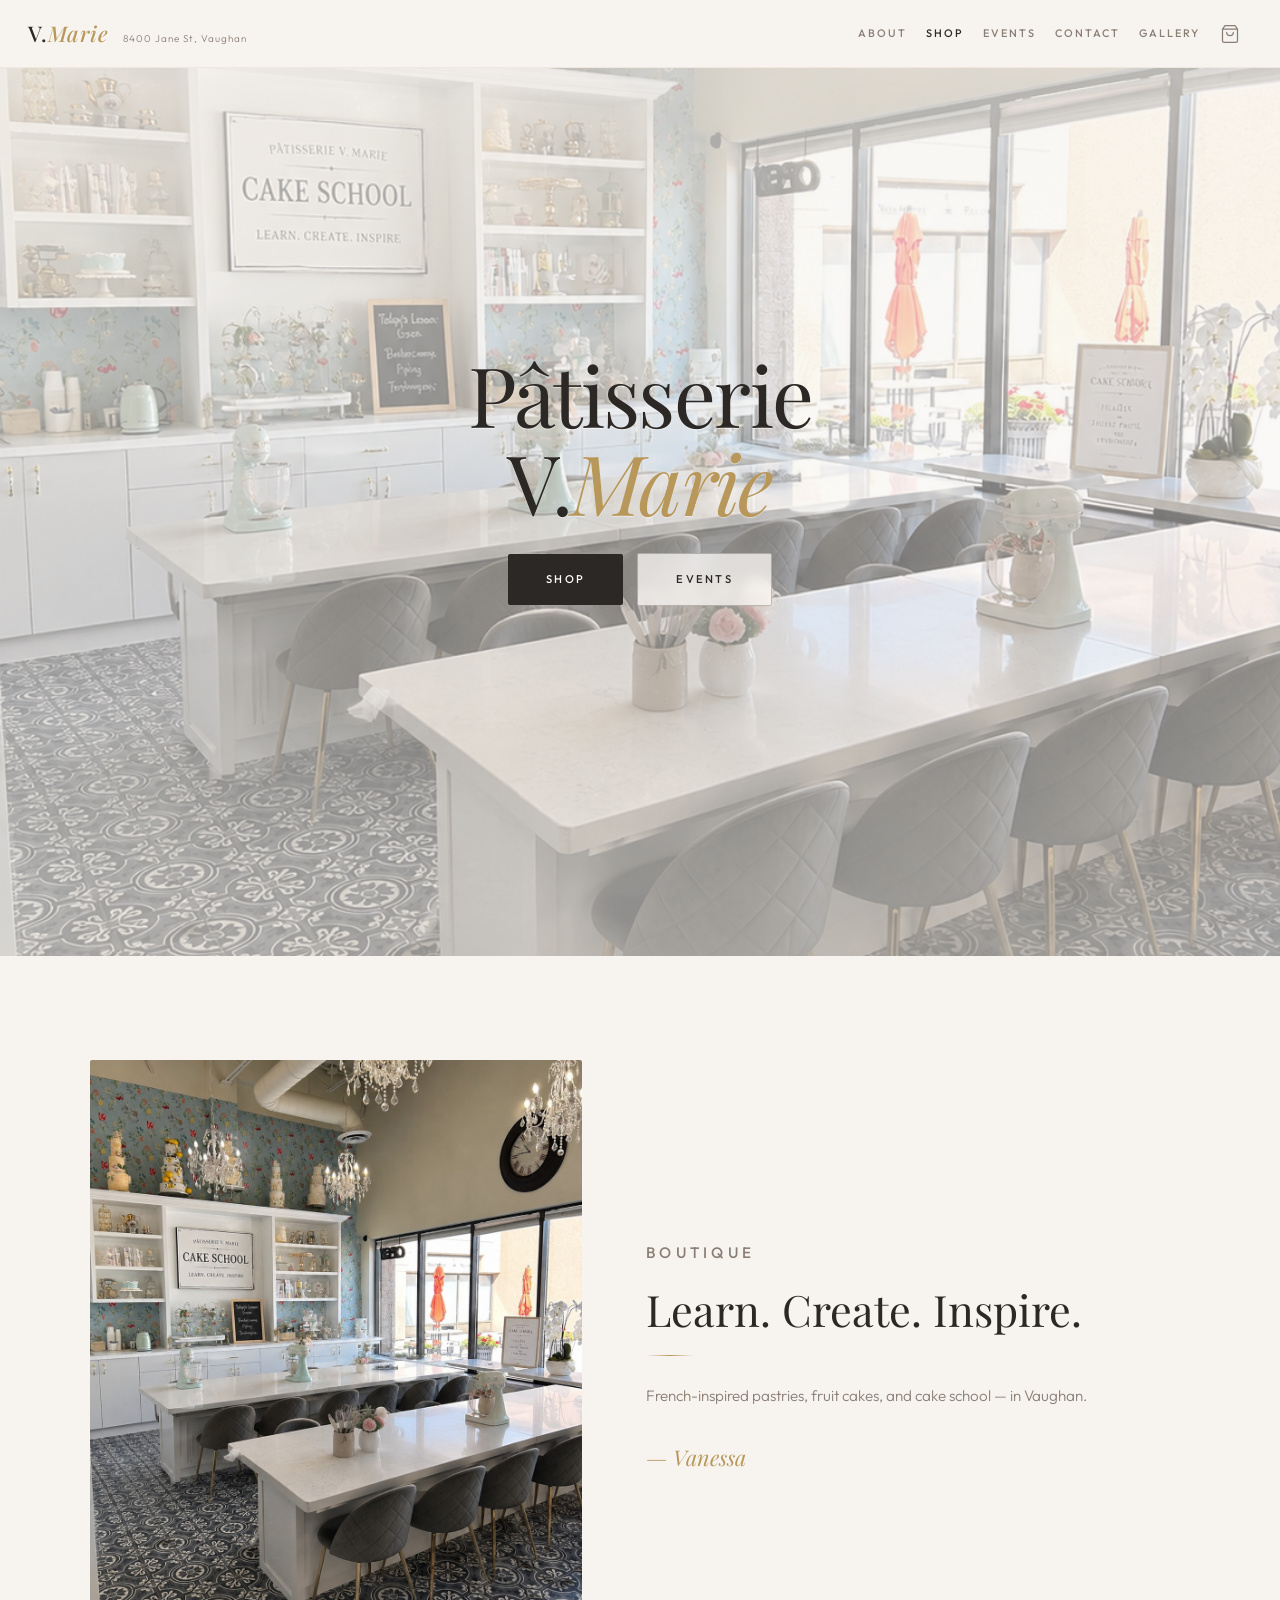
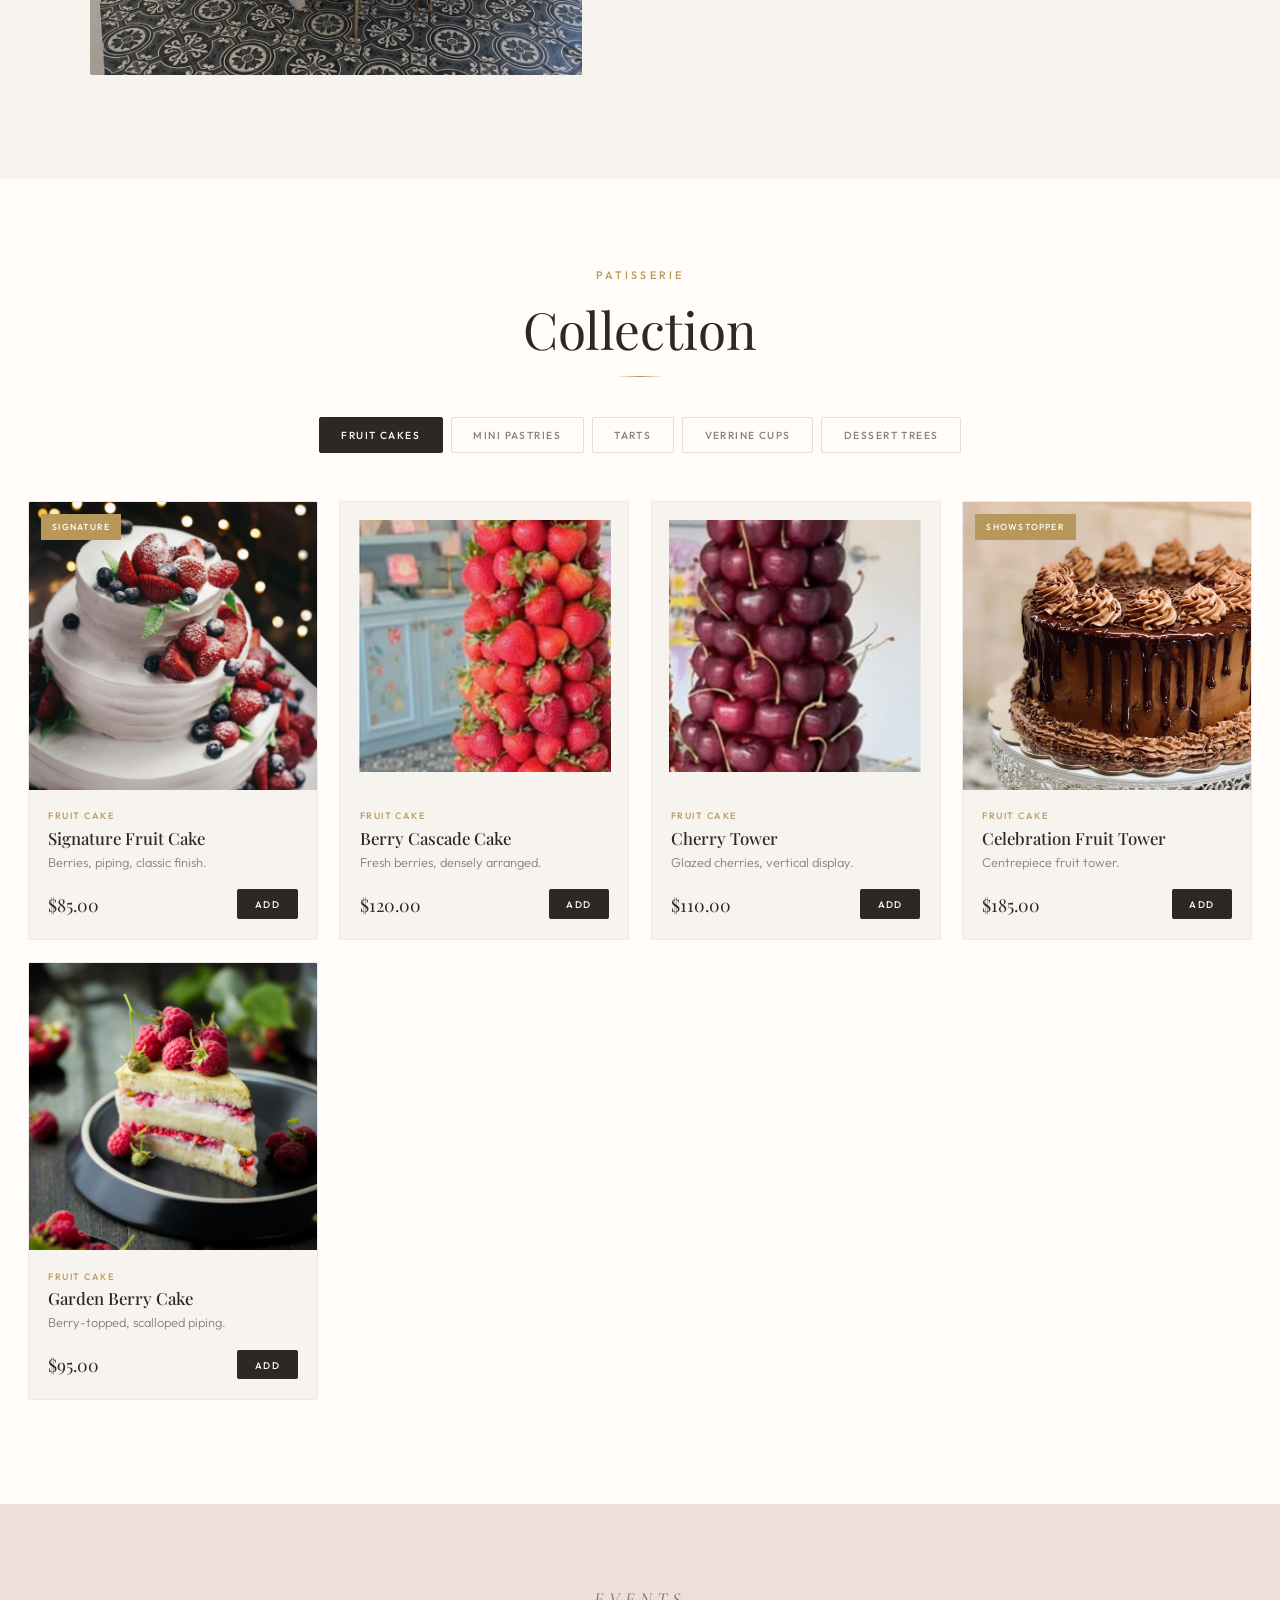
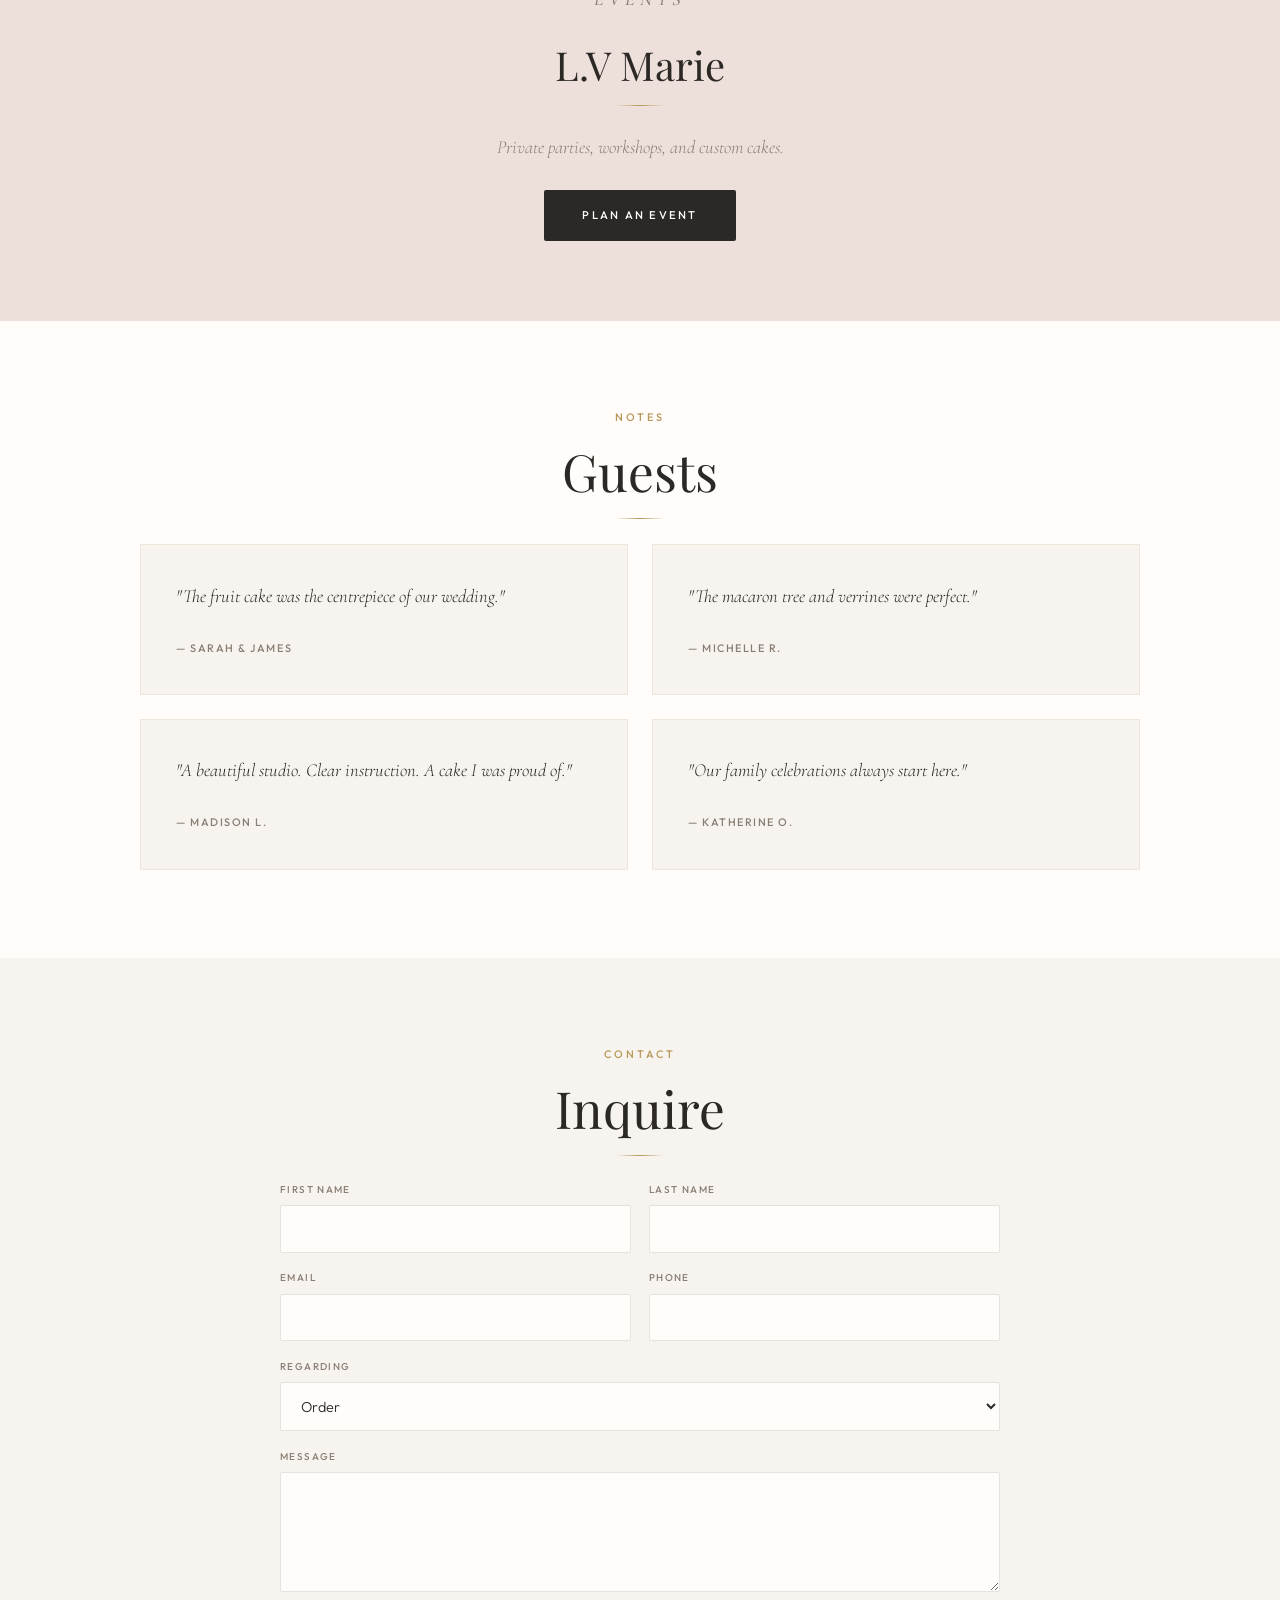
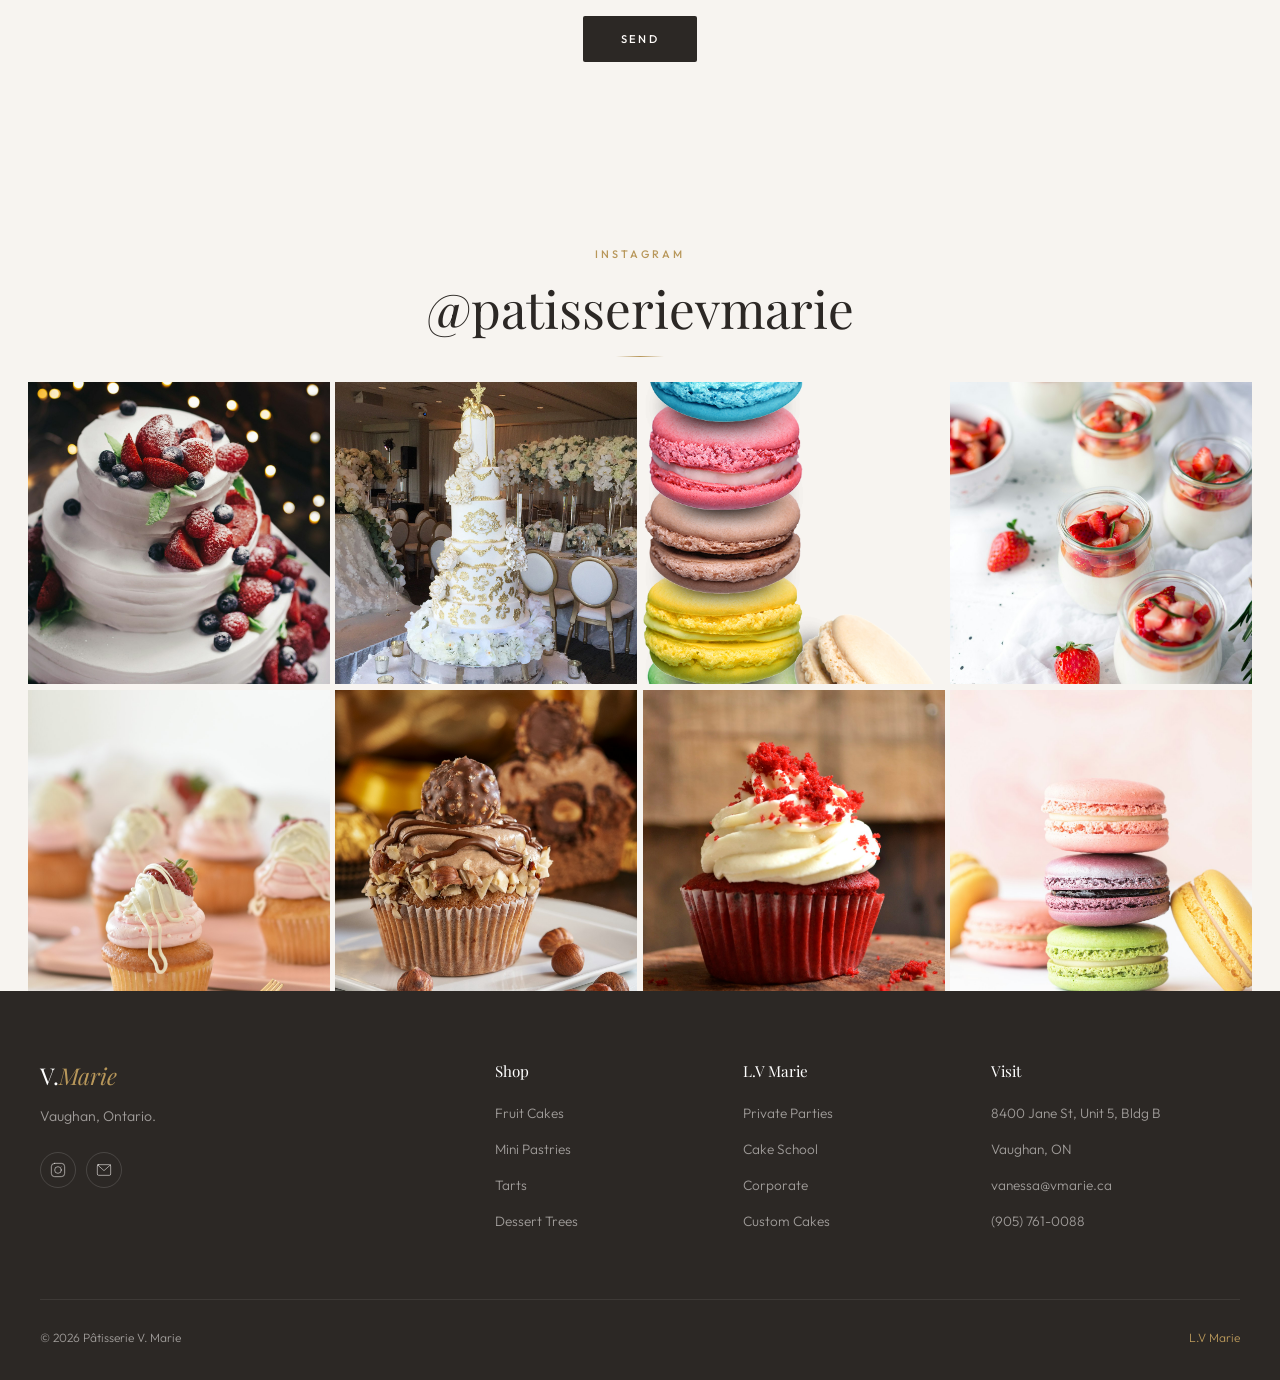
==== commit 9df32183: "Add files via upload" ====
--- a/index.html
+++ b/index.html
@@ -188,7 +188,6 @@
     <div class="gallery-item"><img src="Assets/images/cupcake-lux.jpg" alt="" loading="lazy"></div>
     <div class="gallery-item"><img src="Assets/images/macarons-lux.jpg" alt="" loading="lazy"></div>
   </div>
-  <a href="https://instagram.com/patisserievmarie" target="_blank" rel="noopener" class="gallery-link">Instagram</a>
 </section>
 
 <footer class="footer">
@@ -197,8 +196,12 @@
       <h3>V.<em>Marie</em></h3>
       <p>Vaughan, Ontario.</p>
       <div class="footer-social">
-        <a href="https://instagram.com/patisserievmarie" target="_blank" rel="noopener" aria-label="Instagram">IG</a>
-        <a href="mailto:vanessa@vmarie.ca" aria-label="Email">EM</a>
+        <a href="https://instagram.com/patisserievmarie" target="_blank" rel="noopener" aria-label="Instagram">
+          <svg width="16" height="16" viewBox="0 0 24 24" fill="none" stroke="currentColor" stroke-width="1.5" stroke-linecap="round" stroke-linejoin="round"><rect x="2" y="2" width="20" height="20" rx="5"/><circle cx="12" cy="12" r="5"/><circle cx="17.5" cy="6.5" r="0.5" fill="currentColor" stroke="none"/></svg>
+        </a>
+        <a href="mailto:vanessa@vmarie.ca" aria-label="Email">
+          <svg width="16" height="16" viewBox="0 0 24 24" fill="none" stroke="currentColor" stroke-width="1.5" stroke-linecap="round" stroke-linejoin="round"><rect x="2" y="4" width="20" height="16" rx="2"/><polyline points="22,4 12,13 2,4"/></svg>
+        </a>
       </div>
     </div>
     <div>
@@ -268,12 +271,6 @@
 
 <script src="js/shop.js"></script>
 <script>
-  function setAppHeight() {
-    document.documentElement.style.setProperty('--app-height', `${window.innerHeight}px`);
-  }
-  setAppHeight();
-  window.addEventListener('resize', setAppHeight, { passive: true });
-
   const nav = document.getElementById('nav');
   const navLinks = document.getElementById('navLinks');
   const navToggle = document.getElementById('navToggle');
--- a/css/site.css
+++ b/css/site.css
@@ -5,17 +5,12 @@
   --cream: #F7F4F0;
   --cream-deep: #EFEAE4;
   --blush: #EDE0DA;
-  --blush-deep: #E2D0C7;
   --gold: #B8975A;
   --gold-soft: #D4B87A;
-  --gold-pale: #F0E6D4;
   --charcoal: #2C2825;
   --warm-grey: #8A7E74;
   --warm-grey-light: #B0A89E;
   --berry: #6B2D3C;
-  --powder: #D8E0EA;
-  --brand-blue: #00a3e4;
-  --brand-blue-light: #71c2e2;
   --white: #FFFCFA;
   --radius: 2px;
   --nav-h: 68px;
@@ -31,7 +26,6 @@
   -webkit-text-size-adjust: 100%;
   touch-action: manipulation;
   background: var(--cream);
-  height: -webkit-fill-available;
 }
 
 body {
@@ -43,9 +37,6 @@
   line-height: 1.65;
   overflow-x: hidden;
   min-height: 100%;
-  min-height: 100svh;
-  min-height: 100dvh;
-  min-height: -webkit-fill-available;
   -webkit-font-smoothing: antialiased;
   -moz-osx-font-smoothing: grayscale;
 }
@@ -143,15 +134,6 @@
   background: var(--charcoal);
   color: var(--white);
   border-color: var(--charcoal);
-}
-
-.btn-gold {
-  background: var(--gold);
-  color: var(--white);
-}
-.btn-gold:hover {
-  background: #a08040;
-  transform: translateY(-1px);
 }
 
 .btn-sm {
@@ -363,12 +345,9 @@
 /* ===== HERO — boutique atmosphere (shop) ===== */
 .hero {
   position: relative;
-  min-height: 100vh;
-  min-height: 100svh;
+  height: 100vh;
+  height: 100dvh;
   min-height: 100dvh;
-  min-height: 100lvh;
-  min-height: -webkit-fill-available;
-  min-height: var(--app-height, 100lvh);
   display: flex;
   align-items: center;
   justify-content: center;
@@ -377,23 +356,19 @@
   background: var(--cream);
 }
 .hero--boutique {
+  display: flex;
   flex-direction: column;
+  align-items: center;
   justify-content: center;
-  padding:
-    calc(var(--nav-h) + env(safe-area-inset-top, 0px))
-    1.25rem
-    0;
+  min-height: calc(100lvh + 3.5rem);
+  padding: 2rem 1.25rem;
   background: #f0ebe3;
 }
 .hero-atmosphere {
   position: absolute;
-  top: 0;
-  left: 0;
-  right: 0;
-  bottom: 0;
-  width: 100%;
-  height: 100%;
+  inset: 0;
   z-index: 0;
+  pointer-events: none;
   background-color: #f0ebe3;
   background-image:
     linear-gradient(
@@ -455,9 +430,6 @@
   font-style: italic;
   color: var(--gold-soft);
 }
-.hero-tagline {
-  display: none;
-}
 .hero-buttons {
   display: flex;
   flex-direction: row;
@@ -467,30 +439,26 @@
   align-items: center;
 }
 
-/* Boutique hero text */
 .hero.hero--boutique h1 {
   color: var(--charcoal);
   text-shadow: 0 1px 0 rgba(255, 255, 255, 0.55);
 }
 .hero.hero--boutique h1 em {
-  color: #9a7a3f;
+  color: var(--gold);
   text-shadow: 0 1px 0 rgba(255, 255, 255, 0.45);
 }
 
-/* Shop nav — cream bar always visible */
-.page-shop .nav {
-  background: rgba(247, 244, 240, 0.96);
-  border-bottom: 1px solid rgba(184, 151, 90, 0.12);
-  backdrop-filter: blur(18px) saturate(160%);
-  -webkit-backdrop-filter: blur(18px) saturate(160%);
-}
+/* Shop nav — solid cream bar */
+.page-shop .nav,
 .page-shop .nav.scrolled,
 .page-shop .nav.menu-open {
   background: #F7F4F0;
-  box-shadow: var(--shadow-sm);
   border-bottom: 1px solid rgba(184, 151, 90, 0.12);
   backdrop-filter: none;
   -webkit-backdrop-filter: none;
+}
+.page-shop .nav.scrolled {
+  box-shadow: var(--shadow-sm);
 }
 
 /* Mobile menu — body-level overlay (not trapped by nav backdrop-filter) */
@@ -907,54 +875,6 @@
 
 .modal-actions .customize-panel {
   animation: none;
-}
-
-/* ===== FRUIT SPOTLIGHT ===== */
-.fruit-spotlight {
-  position: relative;
-  padding: 7rem 1.75rem;
-  background: var(--charcoal);
-  color: #fff;
-  overflow: hidden;
-}
-.fruit-spotlight-bg {
-  position: absolute;
-  inset: 0;
-  background-image:
-    linear-gradient(105deg, rgba(44, 40, 37, 0.92) 0%, rgba(44, 40, 37, 0.78) 45%, rgba(44, 40, 37, 0.45) 100%),
-    url('../Assets/images/fruit-berry-piped.jpg');
-  background-size: cover;
-  background-position: center;
-}
-.fruit-spotlight-inner {
-  position: relative;
-  z-index: 2;
-  max-width: 1100px;
-  margin: 0 auto;
-  display: grid;
-  grid-template-columns: 1.1fr 0.9fr;
-  gap: 3.5rem;
-  align-items: center;
-}
-.fruit-spotlight .section-label { color: var(--gold-soft); text-align: left; }
-.fruit-spotlight .section-title { color: #fff; text-align: left; }
-.fruit-spotlight .gold-line { margin-left: 0; }
-.fruit-spotlight p {
-  color: rgba(255, 252, 250, 0.68);
-  margin-bottom: 1.1rem;
-  font-size: 0.95rem;
-  line-height: 1.85;
-}
-.fruit-spotlight-visual {
-  aspect-ratio: 4/5;
-  overflow: hidden;
-  border-radius: var(--radius);
-  border: 1px solid rgba(184, 151, 90, 0.2);
-}
-.fruit-spotlight-visual img {
-  width: 100%;
-  height: 100%;
-  object-fit: cover;
 }
 
 /* ===== EVENTS BAND ===== */
@@ -1535,11 +1455,6 @@
       calc(var(--nav-h) + env(safe-area-inset-top, 0px))
       1rem
       0;
-    min-height: 100svh;
-    min-height: 100dvh;
-    min-height: 100lvh;
-    min-height: -webkit-fill-available;
-    min-height: var(--app-height, 100lvh);
   }
   .hero--boutique .hero-content {
     padding: 0.75rem;
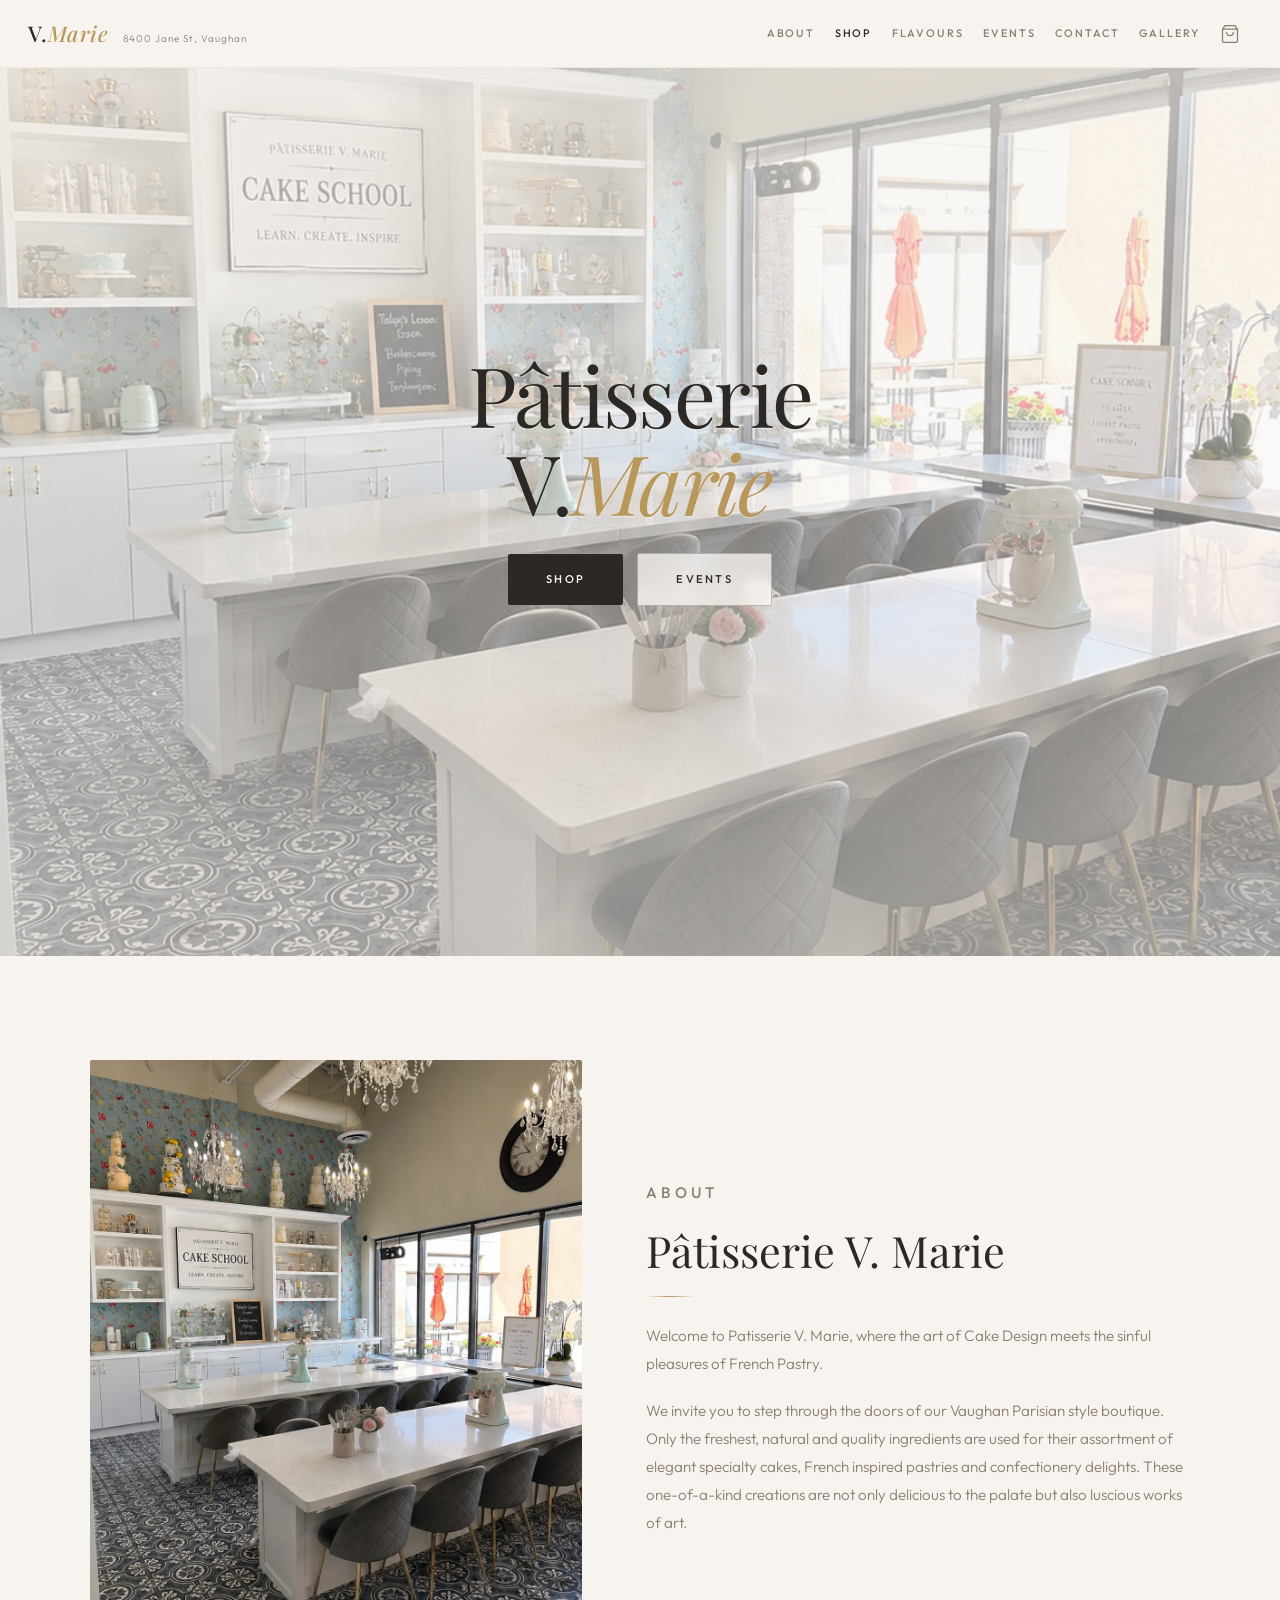
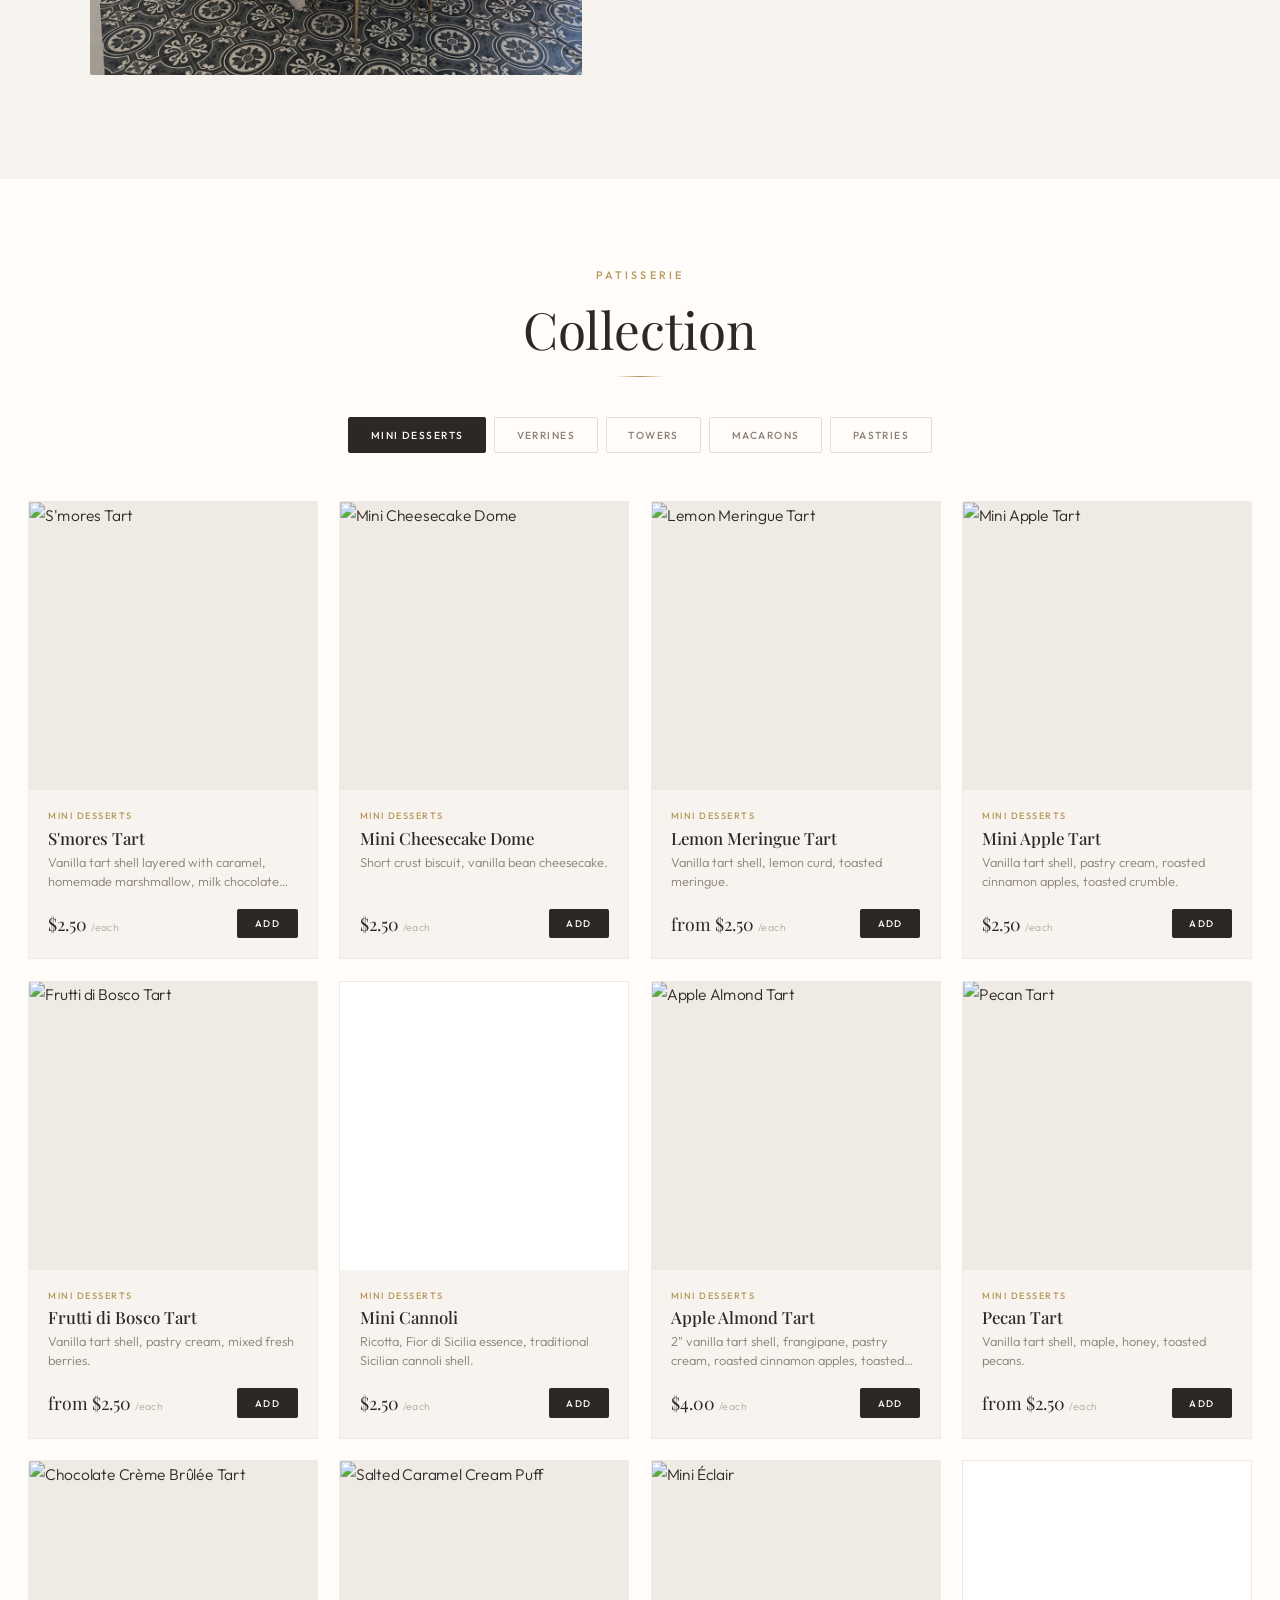
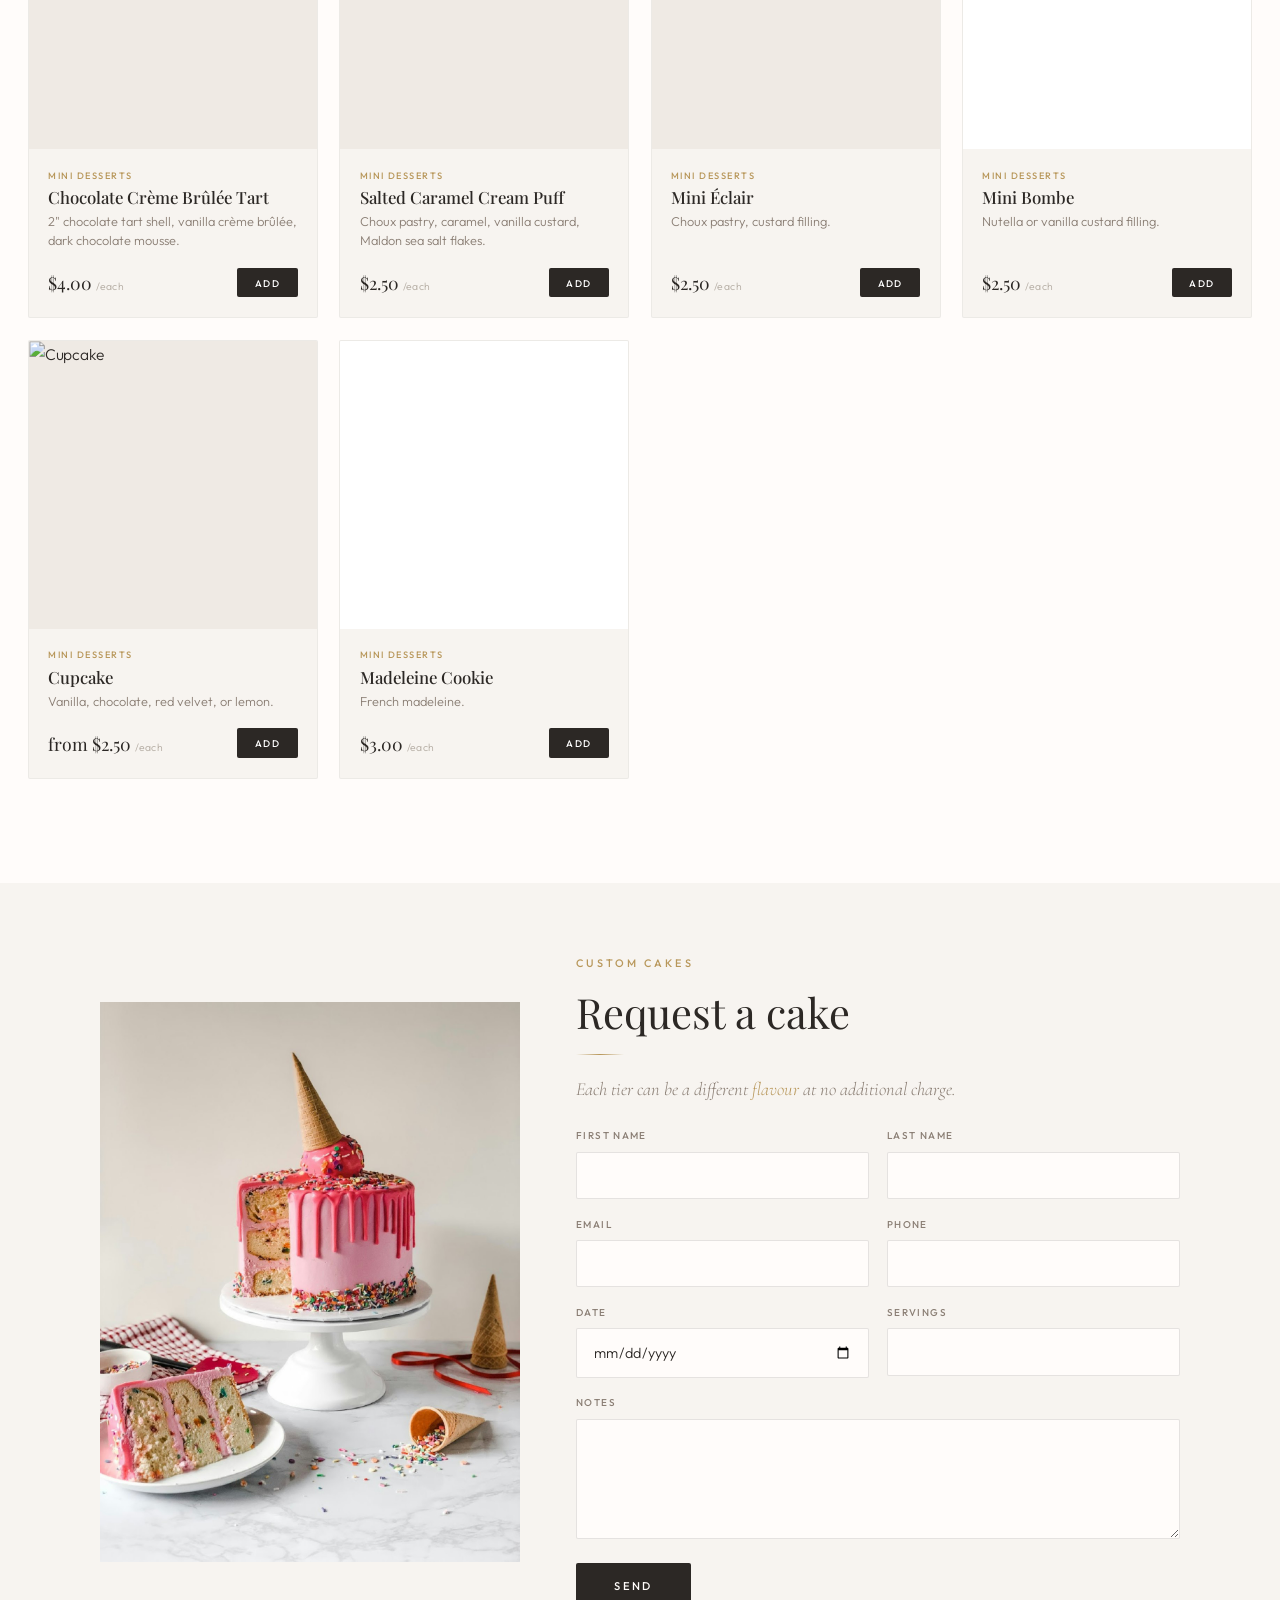
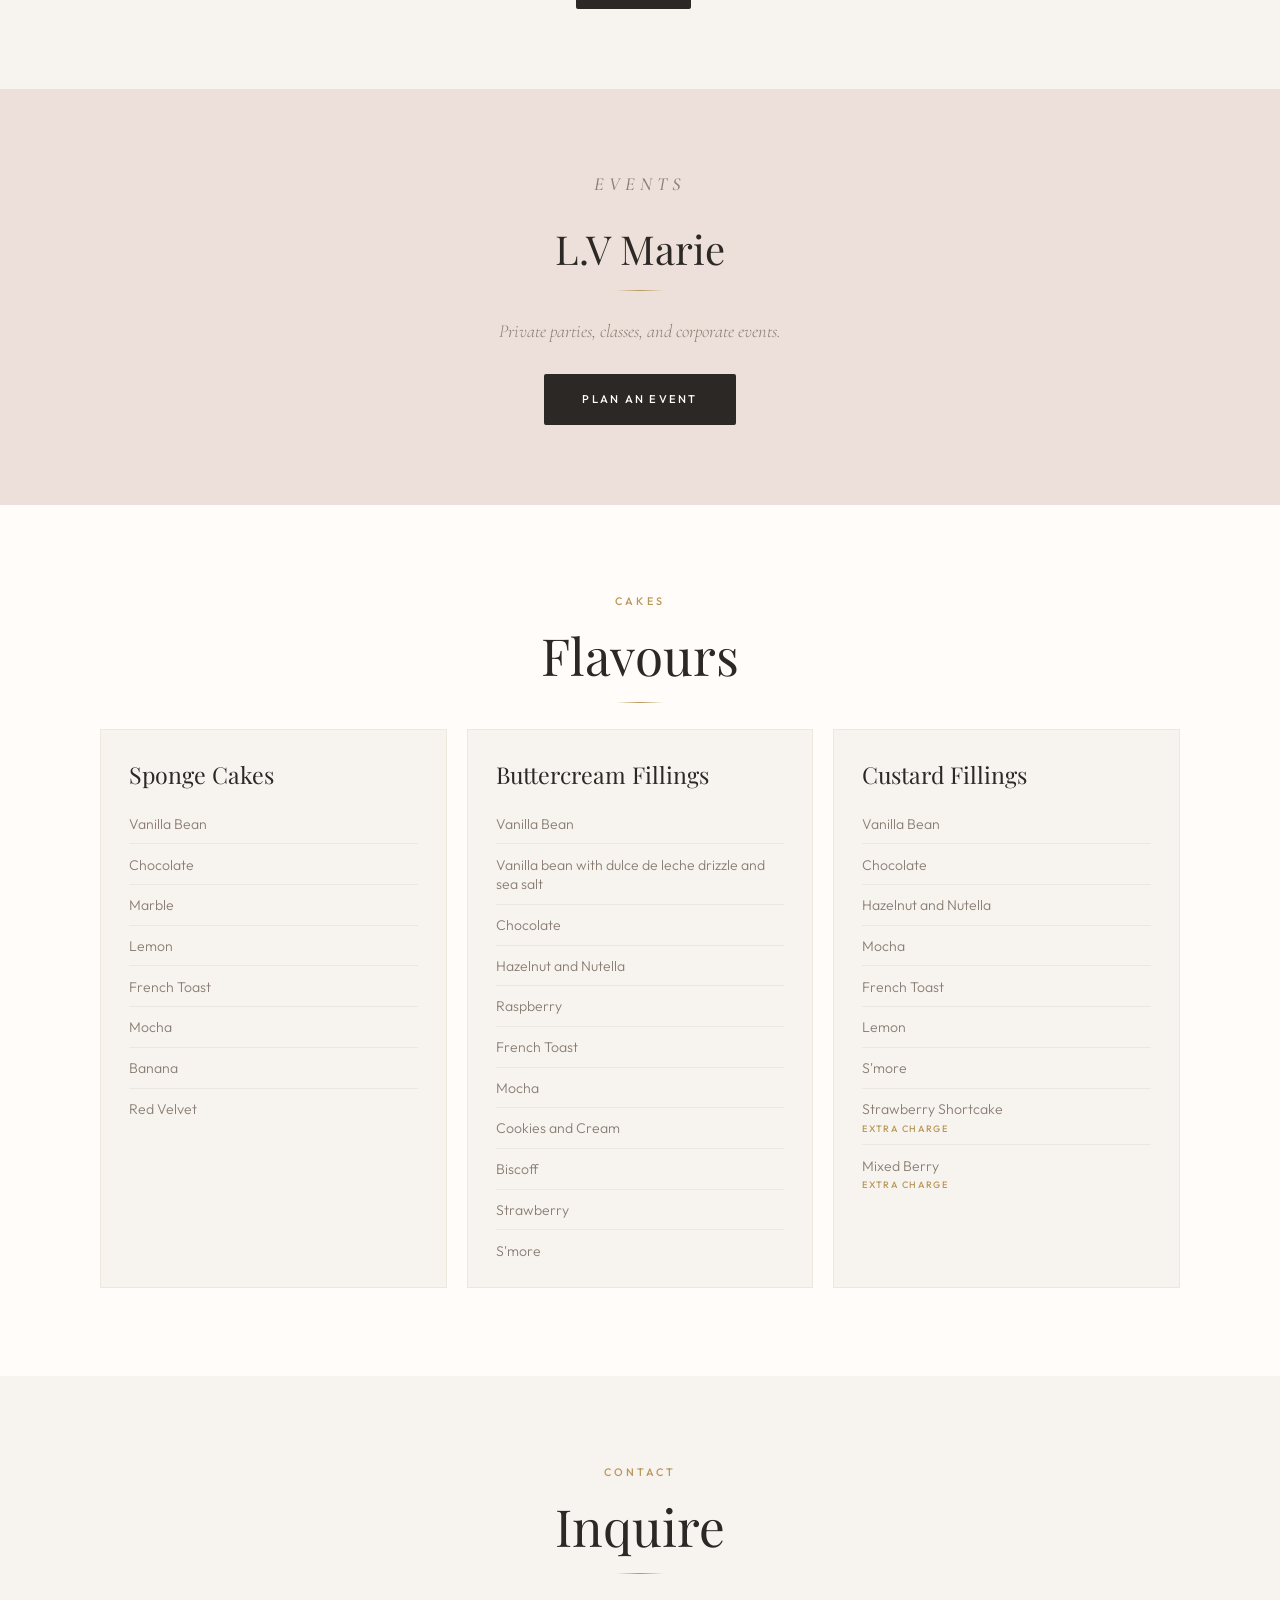
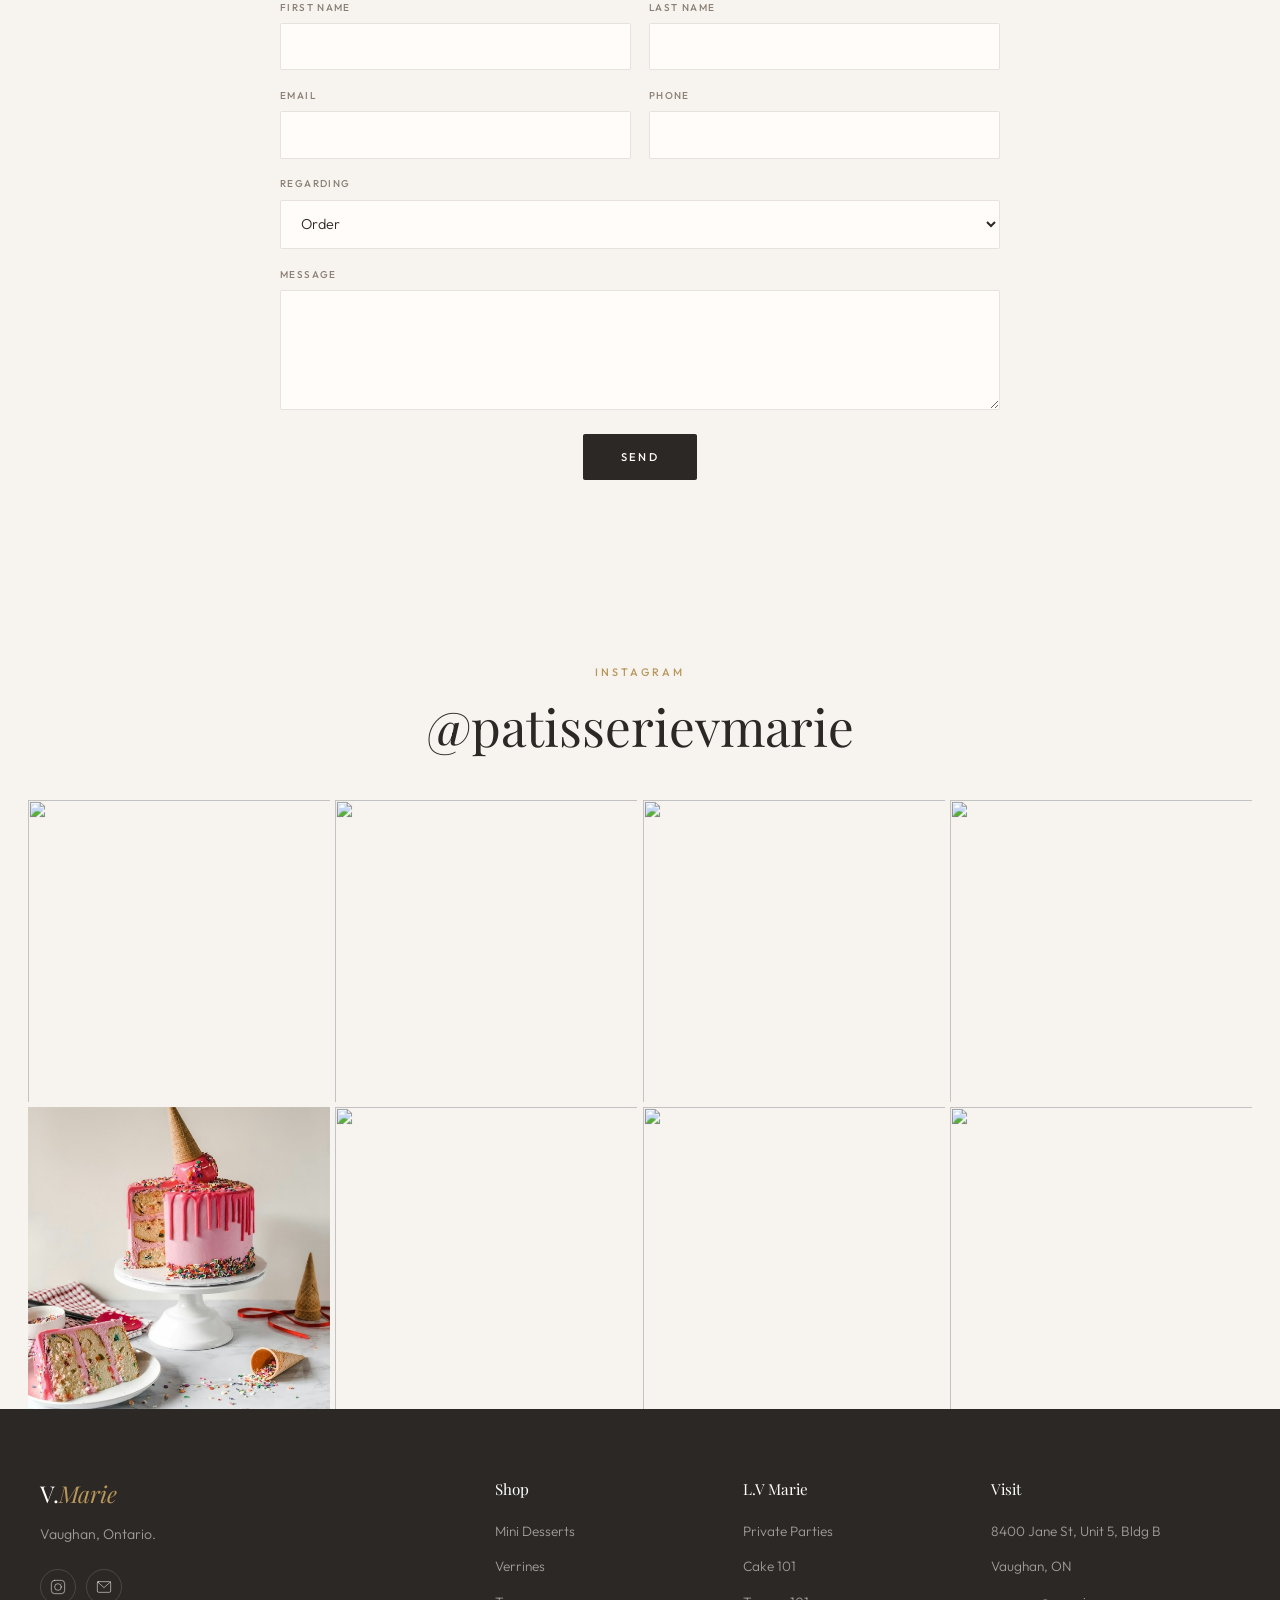
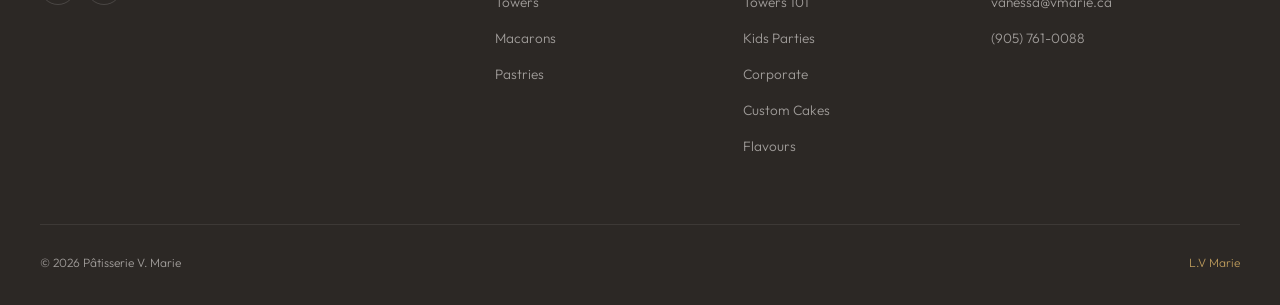
==== commit fb799d96: "Add files via upload" ====
--- a/index.html
+++ b/index.html
@@ -10,7 +10,7 @@
 <link rel="preconnect" href="https://fonts.googleapis.com">
 <link rel="preconnect" href="https://fonts.gstatic.com" crossorigin>
 <link href="https://fonts.googleapis.com/css2?family=Cormorant+Garamond:ital,wght@0,300;0,400;0,500;0,600;1,300;1,400&family=Outfit:wght@300;400;500;600&family=Playfair+Display:ital,wght@0,400;0,500;0,600;1,400;1,500&display=swap" rel="stylesheet">
-<link rel="stylesheet" href="css/site.css">
+<link rel="stylesheet" href="css/site.css?v=15">
 </head>
 <body class="page-shop">
 
@@ -24,6 +24,7 @@
       <div class="nav-links" id="navLinksDesktop">
         <a href="#about">About</a>
         <a href="#store" class="active">Shop</a>
+        <a href="#flavours">Flavours</a>
         <a href="events.html">Events</a>
         <a href="#contact">Contact</a>
         <a href="#gallery">Gallery</a>
@@ -46,6 +47,7 @@
 <div class="mobile-menu" id="navLinks" hidden>
   <a href="#about">About</a>
   <a href="#store">Shop</a>
+  <a href="#flavours">Flavours</a>
   <a href="events.html">Events</a>
   <a href="#contact">Contact</a>
   <a href="#gallery">Gallery</a>
@@ -68,11 +70,11 @@
       <img src="Assets/images/store-interior.jpg" alt="Pâtisserie V. Marie Cake School" width="800" height="1000">
     </div>
     <div class="intro-text fade-in">
-      <p class="section-label">Boutique</p>
-      <h2>Learn. Create. Inspire.</h2>
+      <p class="section-label">About</p>
+      <h2>Pâtisserie V. Marie</h2>
       <div class="gold-line"></div>
-      <p>French-inspired pastries, fruit cakes, and cake school — in Vaughan.</p>
-      <p class="signature">— Vanessa</p>
+      <p>Welcome to Patisserie V. Marie, where the art of Cake Design meets the sinful pleasures of French Pastry.</p>
+      <p>We invite you to step through the doors of our Vaughan Parisian style boutique. Only the freshest, natural and quality ingredients are used for their assortment of elegant specialty cakes, French inspired pastries and confectionery delights. These one-of-a-kind creations are not only delicious to the palate but also luscious works of art.</p>
     </div>
   </div>
 </section>
@@ -85,14 +87,61 @@
   </div>
 
   <div class="store-filters fade-in" role="tablist" aria-label="Product categories">
-    <button type="button" class="filter-btn active" data-filter="fruit">Fruit Cakes</button>
-    <button type="button" class="filter-btn" data-filter="mini">Mini Pastries</button>
-    <button type="button" class="filter-btn" data-filter="tarts">Tarts</button>
-    <button type="button" class="filter-btn" data-filter="verrine">Verrine Cups</button>
-    <button type="button" class="filter-btn" data-filter="trees">Dessert Trees</button>
+    <button type="button" class="filter-btn active" data-filter="mini">Mini Desserts</button>
+    <button type="button" class="filter-btn" data-filter="verrine">Verrines</button>
+    <button type="button" class="filter-btn" data-filter="towers">Towers</button>
+    <button type="button" class="filter-btn" data-filter="macarons">Macarons</button>
+    <button type="button" class="filter-btn" data-filter="pastries">Pastries</button>
   </div>
 
   <div class="products-grid" id="productsGrid"></div>
+</section>
+
+<section class="custom-cakes" id="custom-cakes">
+  <div class="custom-cakes-inner">
+    <div class="custom-cakes-image fade-in">
+      <img src="Assets/images/wedding-cake.jpg" alt="Custom cake" loading="lazy">
+    </div>
+    <div class="custom-cakes-text fade-in">
+      <p class="section-label">Custom Cakes</p>
+      <h2>Request a cake</h2>
+      <div class="gold-line"></div>
+      <p>Each tier can be a different <a href="#flavours">flavour</a> at no additional charge.</p>
+      <form class="contact-form" id="cakeForm">
+        <div class="form-group">
+          <label for="cakeFirst">First Name</label>
+          <input id="cakeFirst" type="text" required autocomplete="given-name">
+        </div>
+        <div class="form-group">
+          <label for="cakeLast">Last Name</label>
+          <input id="cakeLast" type="text" required autocomplete="family-name">
+        </div>
+        <div class="form-group">
+          <label for="cakeEmail">Email</label>
+          <input id="cakeEmail" type="email" required autocomplete="email">
+        </div>
+        <div class="form-group">
+          <label for="cakePhone">Phone</label>
+          <input id="cakePhone" type="tel" autocomplete="tel">
+        </div>
+        <div class="form-group">
+          <label for="cakeDate">Date</label>
+          <input id="cakeDate" type="date" required>
+        </div>
+        <div class="form-group">
+          <label for="cakeServings">Servings</label>
+          <input id="cakeServings" type="number" min="1" inputmode="numeric">
+        </div>
+        <div class="form-group full">
+          <label for="cakeNotes">Notes</label>
+          <textarea id="cakeNotes"></textarea>
+        </div>
+        <div class="form-submit">
+          <button type="submit" class="btn btn-primary">Send</button>
+        </div>
+      </form>
+    </div>
+  </div>
 </section>
 
 <section class="events-band">
@@ -100,32 +149,59 @@
     <p class="section-label">Events</p>
     <h2>L.V Marie</h2>
     <div class="gold-line"></div>
-    <p>Private parties, workshops, and custom cakes.</p>
+    <p>Private parties, classes, and corporate events.</p>
     <a href="events.html" class="btn btn-primary">Plan an Event</a>
   </div>
 </section>
 
-<section class="testimonials">
-  <p class="section-label" style="text-align:center">Notes</p>
-  <h2 class="section-title" style="text-align:center">Guests</h2>
+<section class="flavours" id="flavours">
+  <p class="section-label">Cakes</p>
+  <h2 class="section-title">Flavours</h2>
   <div class="gold-line"></div>
-  <div class="testimonials-grid">
-    <div class="testimonial fade-in">
-      <p>"The fruit cake was the centrepiece of our wedding."</p>
-      <span class="testimonial-author">— Sarah &amp; James</span>
-    </div>
-    <div class="testimonial fade-in">
-      <p>"The macaron tree and verrines were perfect."</p>
-      <span class="testimonial-author">— Michelle R.</span>
-    </div>
-    <div class="testimonial fade-in">
-      <p>"A beautiful studio. Clear instruction. A cake I was proud of."</p>
-      <span class="testimonial-author">— Madison L.</span>
-    </div>
-    <div class="testimonial fade-in">
-      <p>"Our family celebrations always start here."</p>
-      <span class="testimonial-author">— Katherine O.</span>
-    </div>
+  <div class="flavours-grid">
+    <article class="flavour-card fade-in">
+      <h3>Sponge Cakes</h3>
+      <ul>
+        <li>Vanilla Bean</li>
+        <li>Chocolate</li>
+        <li>Marble</li>
+        <li>Lemon</li>
+        <li>French Toast</li>
+        <li>Mocha</li>
+        <li>Banana</li>
+        <li>Red Velvet</li>
+      </ul>
+    </article>
+    <article class="flavour-card fade-in">
+      <h3>Buttercream Fillings</h3>
+      <ul>
+        <li>Vanilla Bean</li>
+        <li>Vanilla bean with dulce de leche drizzle and sea salt</li>
+        <li>Chocolate</li>
+        <li>Hazelnut and Nutella</li>
+        <li>Raspberry</li>
+        <li>French Toast</li>
+        <li>Mocha</li>
+        <li>Cookies and Cream</li>
+        <li>Biscoff</li>
+        <li>Strawberry</li>
+        <li>S'more</li>
+      </ul>
+    </article>
+    <article class="flavour-card fade-in">
+      <h3>Custard Fillings</h3>
+      <ul>
+        <li>Vanilla Bean</li>
+        <li>Chocolate</li>
+        <li>Hazelnut and Nutella</li>
+        <li>Mocha</li>
+        <li>French Toast</li>
+        <li>Lemon</li>
+        <li>S'more</li>
+        <li>Strawberry Shortcake <span class="extra">Extra charge</span></li>
+        <li>Mixed Berry <span class="extra">Extra charge</span></li>
+      </ul>
+    </article>
   </div>
 </section>
 
@@ -156,10 +232,7 @@
         <label for="inquiryType">Regarding</label>
         <select id="inquiryType">
           <option>Order</option>
-          <option>Fruit Cake</option>
-          <option>Wedding Cake</option>
           <option>Sweet Table</option>
-          <option>Cake School</option>
           <option>Other</option>
         </select>
       </div>
@@ -179,14 +252,14 @@
   <h2 class="section-title fade-in">@patisserievmarie</h2>
   <div class="gold-line fade-in"></div>
   <div class="gallery-grid fade-in">
-    <div class="gallery-item"><img src="Assets/images/fruit-cherry-clean.jpg" alt="" loading="lazy"></div>
-    <div class="gallery-item"><img src="Assets/images/cupcakes.jpg" alt="" loading="lazy"></div>
-    <div class="gallery-item"><img src="Assets/images/macaroons.png" alt="" loading="lazy"></div>
-    <div class="gallery-item"><img src="Assets/images/dessert-spread.jpg" alt="" loading="lazy"></div>
-    <div class="gallery-item"><img src="Assets/images/layered-cake.jpg" alt="" loading="lazy"></div>
-    <div class="gallery-item"><img src="Assets/images/pastry-mini.jpg" alt="" loading="lazy"></div>
-    <div class="gallery-item"><img src="Assets/images/cupcake-lux.jpg" alt="" loading="lazy"></div>
-    <div class="gallery-item"><img src="Assets/images/macarons-lux.jpg" alt="" loading="lazy"></div>
+    <div class="gallery-item"><img src="Assets/images/tower-fruit-cherry.jpg" alt="" loading="lazy"></div>
+    <div class="gallery-item"><img src="Assets/images/cupcake-real.jpg" alt="" loading="lazy"></div>
+    <div class="gallery-item"><img src="Assets/images/macaron-raspberry.jpg" alt="" loading="lazy"></div>
+    <div class="gallery-item"><img src="Assets/images/verrine-ferrero-rocher.jpg" alt="" loading="lazy"></div>
+    <div class="gallery-item"><img src="Assets/images/wedding-cake.jpg" alt="" loading="lazy"></div>
+    <div class="gallery-item"><img src="Assets/images/cream-puff.jpg" alt="" loading="lazy"></div>
+    <div class="gallery-item"><img src="Assets/images/frutti-di-bosco-tart.jpg" alt="" loading="lazy"></div>
+    <div class="gallery-item"><img src="Assets/images/tower-cream-puff.jpg" alt="" loading="lazy"></div>
   </div>
 </section>
 
@@ -207,19 +280,23 @@
     <div>
       <h4>Shop</h4>
       <ul>
-        <li><a href="#store" data-shop-filter="fruit">Fruit Cakes</a></li>
-        <li><a href="#store" data-shop-filter="mini">Mini Pastries</a></li>
-        <li><a href="#store" data-shop-filter="tarts">Tarts</a></li>
-        <li><a href="#store" data-shop-filter="trees">Dessert Trees</a></li>
+        <li><a href="#store" data-shop-filter="mini">Mini Desserts</a></li>
+        <li><a href="#store" data-shop-filter="verrine">Verrines</a></li>
+        <li><a href="#store" data-shop-filter="towers">Towers</a></li>
+        <li><a href="#store" data-shop-filter="macarons">Macarons</a></li>
+        <li><a href="#store" data-shop-filter="pastries">Pastries</a></li>
       </ul>
     </div>
     <div>
       <h4>L.V Marie</h4>
       <ul>
-        <li><a href="events.html">Private Parties</a></li>
-        <li><a href="events.html#workshops">Cake School</a></li>
+        <li><a href="events.html#private-parties">Private Parties</a></li>
+        <li><a href="events.html#cake-101">Cake 101</a></li>
+        <li><a href="events.html#towers-101">Towers 101</a></li>
+        <li><a href="events.html#kids-parties">Kids Parties</a></li>
         <li><a href="events.html#corporate">Corporate</a></li>
-        <li><a href="events.html#custom">Custom Cakes</a></li>
+        <li><a href="#custom-cakes">Custom Cakes</a></li>
+        <li><a href="#flavours">Flavours</a></li>
       </ul>
     </div>
     <div>
@@ -269,7 +346,7 @@
 
 <div class="toast" id="toast" role="status" aria-live="polite"></div>
 
-<script src="js/shop.js"></script>
+<script src="js/shop.js?v=15"></script>
 <script>
   const nav = document.getElementById('nav');
   const navLinks = document.getElementById('navLinks');
@@ -305,6 +382,12 @@
   document.getElementById('contactForm').addEventListener('submit', (e) => {
     e.preventDefault();
     showToast('Received');
+    e.target.reset();
+  });
+
+  document.getElementById('cakeForm').addEventListener('submit', (e) => {
+    e.preventDefault();
+    showToast('Request received');
     e.target.reset();
   });
 
--- a/css/site.css
+++ b/css/site.css
@@ -22,6 +22,7 @@
 
 html {
   scroll-behavior: smooth;
+  scroll-padding-top: calc(var(--nav-h) + env(safe-area-inset-top, 0px));
   font-size: 16px;
   -webkit-text-size-adjust: 100%;
   touch-action: manipulation;
@@ -616,21 +617,21 @@
   overflow: hidden;
 }
 .product-image img {
-  width: 100%;
-  height: 100%;
+  position: absolute;
+  left: -1.5%;
+  top: -1.5%;
+  width: 103%;
+  height: 103%;
+  max-width: none;
   object-fit: cover;
   object-position: center center;
+  transform: scale(calc(1 / 1.03));
+  transform-origin: center center;
   transition: transform 0.7s var(--ease);
 }
-.product-image--contain {
-  background: var(--cream);
-}
-.product-image--contain img {
-  object-fit: contain;
-  padding: 1.1rem;
-}
-.product-card:hover .product-image img { transform: scale(1.03); }
-.product-card:hover .product-image--contain img { transform: none; }
+.product-card:hover .product-image img {
+  transform: none;
+}
 .product-badge {
   position: absolute;
   top: 0.75rem;
@@ -842,6 +843,42 @@
   border-color: var(--charcoal);
   color: #fff;
 }
+.opt-note {
+  letter-spacing: 0.06em;
+  text-transform: none;
+  font-weight: 400;
+  color: var(--warm-grey-light);
+}
+.customize-input {
+  width: 100%;
+  padding: 0.55rem 0.7rem;
+  border: 1px solid rgba(44, 40, 37, 0.14);
+  background: var(--white);
+  color: var(--charcoal);
+  font-size: 16px;
+  font-family: inherit;
+  font-weight: 300;
+  border-radius: var(--radius);
+  outline: none;
+}
+.customize-input:focus {
+  border-color: var(--gold);
+  box-shadow: 0 0 0 3px rgba(184, 151, 90, 0.12);
+}
+.product-image--blank {
+  background: #fff;
+}
+.cart-item-image--blank {
+  background: #fff;
+  border: 1px solid rgba(44, 40, 37, 0.06);
+}
+.product-modal--text {
+  grid-template-columns: 1fr;
+  width: min(480px, 100%);
+}
+.product-modal--text .modal-body {
+  padding-top: 2.75rem;
+}
 
 .customize-foot {
   display: flex;
@@ -877,6 +914,56 @@
   animation: none;
 }
 
+.custom-cakes {
+  background: var(--cream);
+  color: var(--charcoal);
+  padding: 4.5rem 1.75rem 5rem;
+}
+.custom-cakes-inner {
+  max-width: 1080px;
+  margin: 0 auto;
+  display: grid;
+  grid-template-columns: minmax(260px, 420px) 1fr;
+  align-items: center;
+  gap: 3.5rem;
+}
+.custom-cakes-image {
+  overflow: hidden;
+}
+.custom-cakes-image img {
+  width: 100%;
+  height: auto;
+  display: block;
+}
+.custom-cakes-text {
+  padding: 0;
+}
+.custom-cakes-text .section-label { color: var(--gold); text-align: left; }
+.custom-cakes-text h2 {
+  font-size: clamp(1.9rem, 3.5vw, 2.6rem);
+  margin-bottom: 0;
+  color: var(--charcoal);
+}
+.custom-cakes-text .gold-line { margin: 1.15rem 0 1.25rem; }
+.custom-cakes-text p:not(.section-label) {
+  font-family: 'Cormorant Garamond', serif;
+  font-size: 1.15rem;
+  font-style: italic;
+  color: var(--warm-grey);
+  line-height: 1.6;
+  margin-bottom: 1.5rem;
+  max-width: 420px;
+}
+.custom-cakes-text p a {
+  color: var(--gold);
+}
+.custom-cakes .contact-form {
+  margin-top: 0;
+}
+.custom-cakes .form-submit {
+  text-align: left;
+}
+
 /* ===== EVENTS BAND ===== */
 .events-band {
   padding: 5rem 1.75rem;
@@ -922,13 +1009,19 @@
   position: relative;
 }
 .gallery-item img {
-  width: 100%;
-  height: 100%;
+  position: absolute;
+  left: -3%;
+  top: -3%;
+  width: 106%;
+  height: 106%;
+  max-width: none;
   object-fit: cover;
   object-position: center center;
+  transform: scale(calc(1 / 1.06));
+  transform-origin: center center;
   transition: transform 0.6s var(--ease);
 }
-.gallery-item:hover img { transform: scale(1.06); }
+.gallery-item:hover img { transform: none; }
 .gallery-link {
   display: inline-flex;
   margin: 1.5rem 0 2rem;
@@ -939,42 +1032,58 @@
 }
 .gallery-link:hover { color: var(--gold); }
 
-/* ===== TESTIMONIALS ===== */
-.testimonials {
+/* ===== FLAVOURS ===== */
+.flavours {
   padding: 5.5rem 1.75rem;
   background: var(--white);
-}
-.testimonials-grid {
-  max-width: 1000px;
+  text-align: center;
+}
+.flavours-lead {
+  max-width: 540px;
+  margin-left: auto;
+  margin-right: auto;
+}
+.flavours-grid {
+  max-width: 1080px;
   margin: 0 auto;
   display: grid;
-  grid-template-columns: 1fr 1fr;
-  gap: 1.5rem;
-}
-.testimonial {
-  padding: 2.2rem;
+  grid-template-columns: repeat(3, 1fr);
+  gap: 1.25rem;
+  text-align: left;
+}
+.flavour-card {
+  background: var(--cream);
   border: 1px solid rgba(184, 151, 90, 0.14);
-  background: var(--cream);
-}
-.testimonial-mark {
-  color: var(--gold);
-  font-size: 0.75rem;
-  letter-spacing: 0.2em;
-  margin-bottom: 1rem;
-}
-.testimonial p {
-  font-family: 'Cormorant Garamond', serif;
-  font-size: 1.15rem;
-  font-style: italic;
+  padding: 2rem 1.75rem 1.6rem;
+}
+.flavour-card h3 {
+  font-size: 1.45rem;
+  margin-bottom: 1.15rem;
   color: var(--charcoal);
-  line-height: 1.7;
-  margin-bottom: 1.3rem;
-}
-.testimonial-author {
-  font-size: 0.68rem;
+}
+.flavour-card ul {
+  display: flex;
+  flex-direction: column;
+  gap: 0.15rem;
+}
+.flavour-card li {
+  font-size: 0.88rem;
+  color: var(--warm-grey);
+  line-height: 1.4;
+  padding: 0.55rem 0;
+  border-bottom: 1px solid rgba(44, 40, 37, 0.06);
+}
+.flavour-card li:last-child {
+  border-bottom: none;
+  padding-bottom: 0;
+}
+.flavour-card .extra {
+  display: block;
+  margin-top: 0.2rem;
+  font-size: 0.58rem;
   letter-spacing: 0.14em;
   text-transform: uppercase;
-  color: var(--warm-grey);
+  color: var(--gold);
   font-weight: 500;
 }
 
@@ -1150,6 +1259,7 @@
   border-bottom: 1px solid rgba(44, 40, 37, 0.06);
 }
 .cart-item-image {
+  position: relative;
   width: 64px;
   height: 64px;
   border-radius: var(--radius);
@@ -1280,6 +1390,7 @@
 }
 .modal-overlay.open .product-modal { transform: translateY(0) scale(1); }
 .modal-image {
+  position: relative;
   min-height: 0;
   height: min(90vh, 90dvh);
   max-height: min(90vh, 90dvh);
@@ -1292,13 +1403,6 @@
   object-fit: cover;
   object-position: center center;
   display: block;
-}
-.modal-image--contain {
-  background: var(--cream);
-}
-.modal-image--contain img {
-  object-fit: contain;
-  padding: 1.5rem;
 }
 .modal-body {
   padding: 2.25rem 2rem;
@@ -1418,6 +1522,10 @@
   .intro-inner { grid-template-columns: 1fr; gap: 2.5rem; }
   .intro-image { max-width: 380px; margin: 0 auto; }
   .products-grid { grid-template-columns: repeat(2, 1fr); gap: 0.85rem; }
+  .custom-cakes { padding: 3.25rem 1.25rem 3.75rem; }
+  .custom-cakes-inner { grid-template-columns: 1fr; gap: 2rem; }
+  .custom-cakes-image { max-width: 420px; margin: 0 auto; height: auto; min-height: 0; }
+  .custom-cakes-text { padding: 0; }
   .product-modal {
     grid-template-columns: 1fr;
     max-height: min(92vh, 92dvh);
@@ -1434,7 +1542,7 @@
     overflow: visible;
     padding: 1.5rem 1.35rem 1.75rem;
   }
-  .testimonials-grid { grid-template-columns: 1fr; }
+  .flavours-grid { grid-template-columns: 1fr; }
   .footer-inner { grid-template-columns: 1fr 1fr; }
 }
 
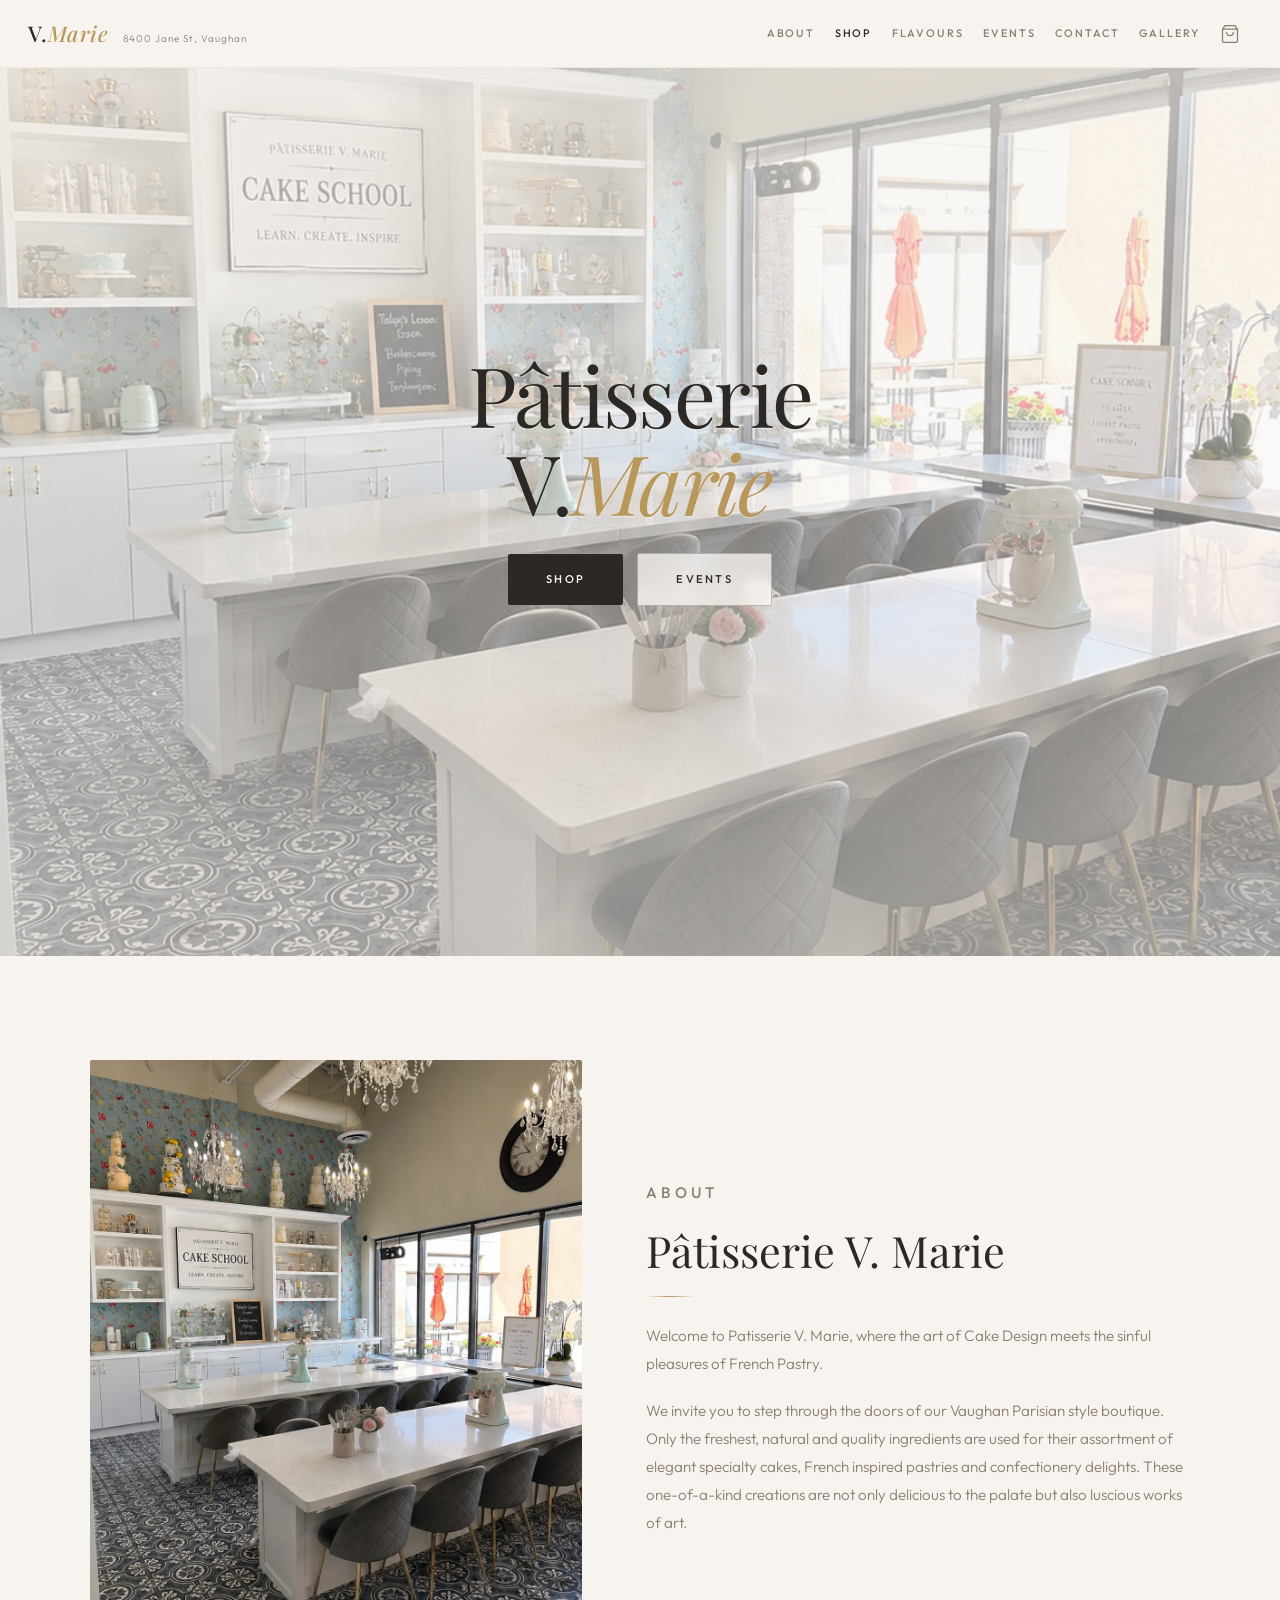
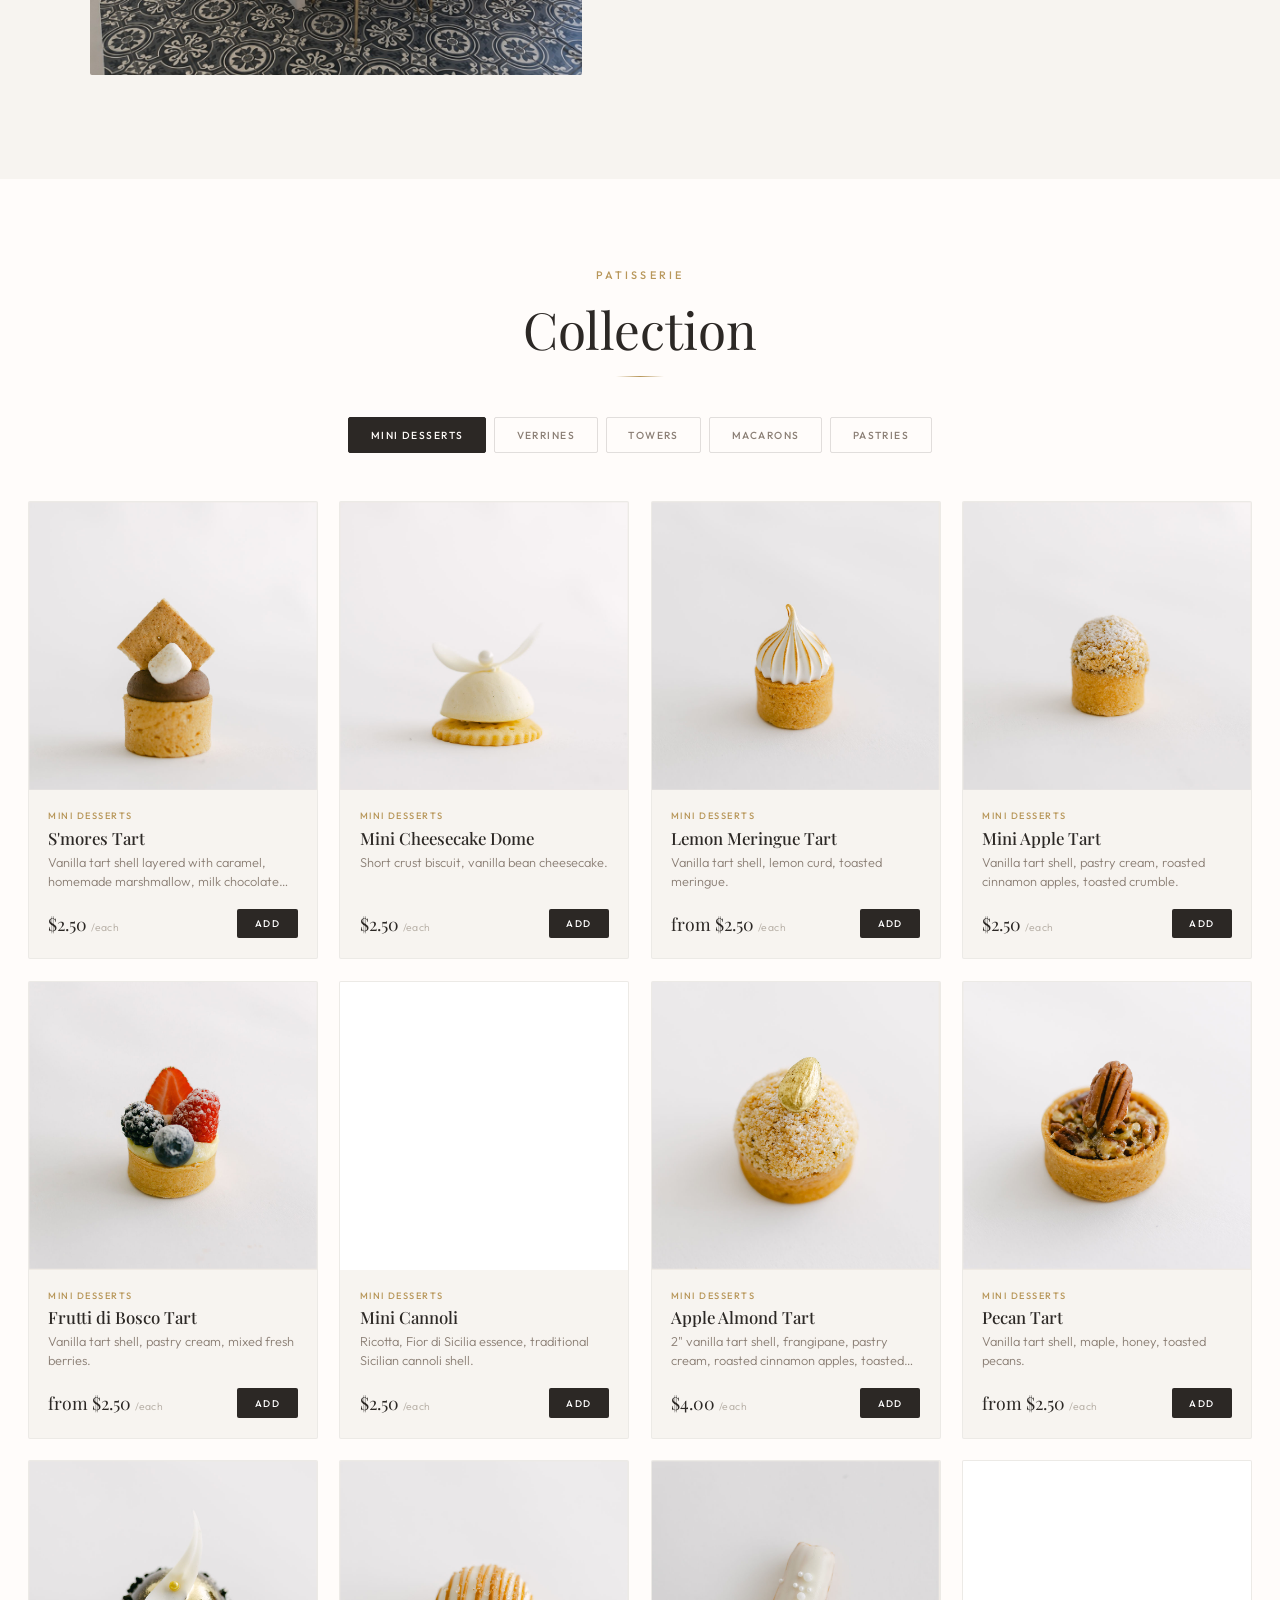
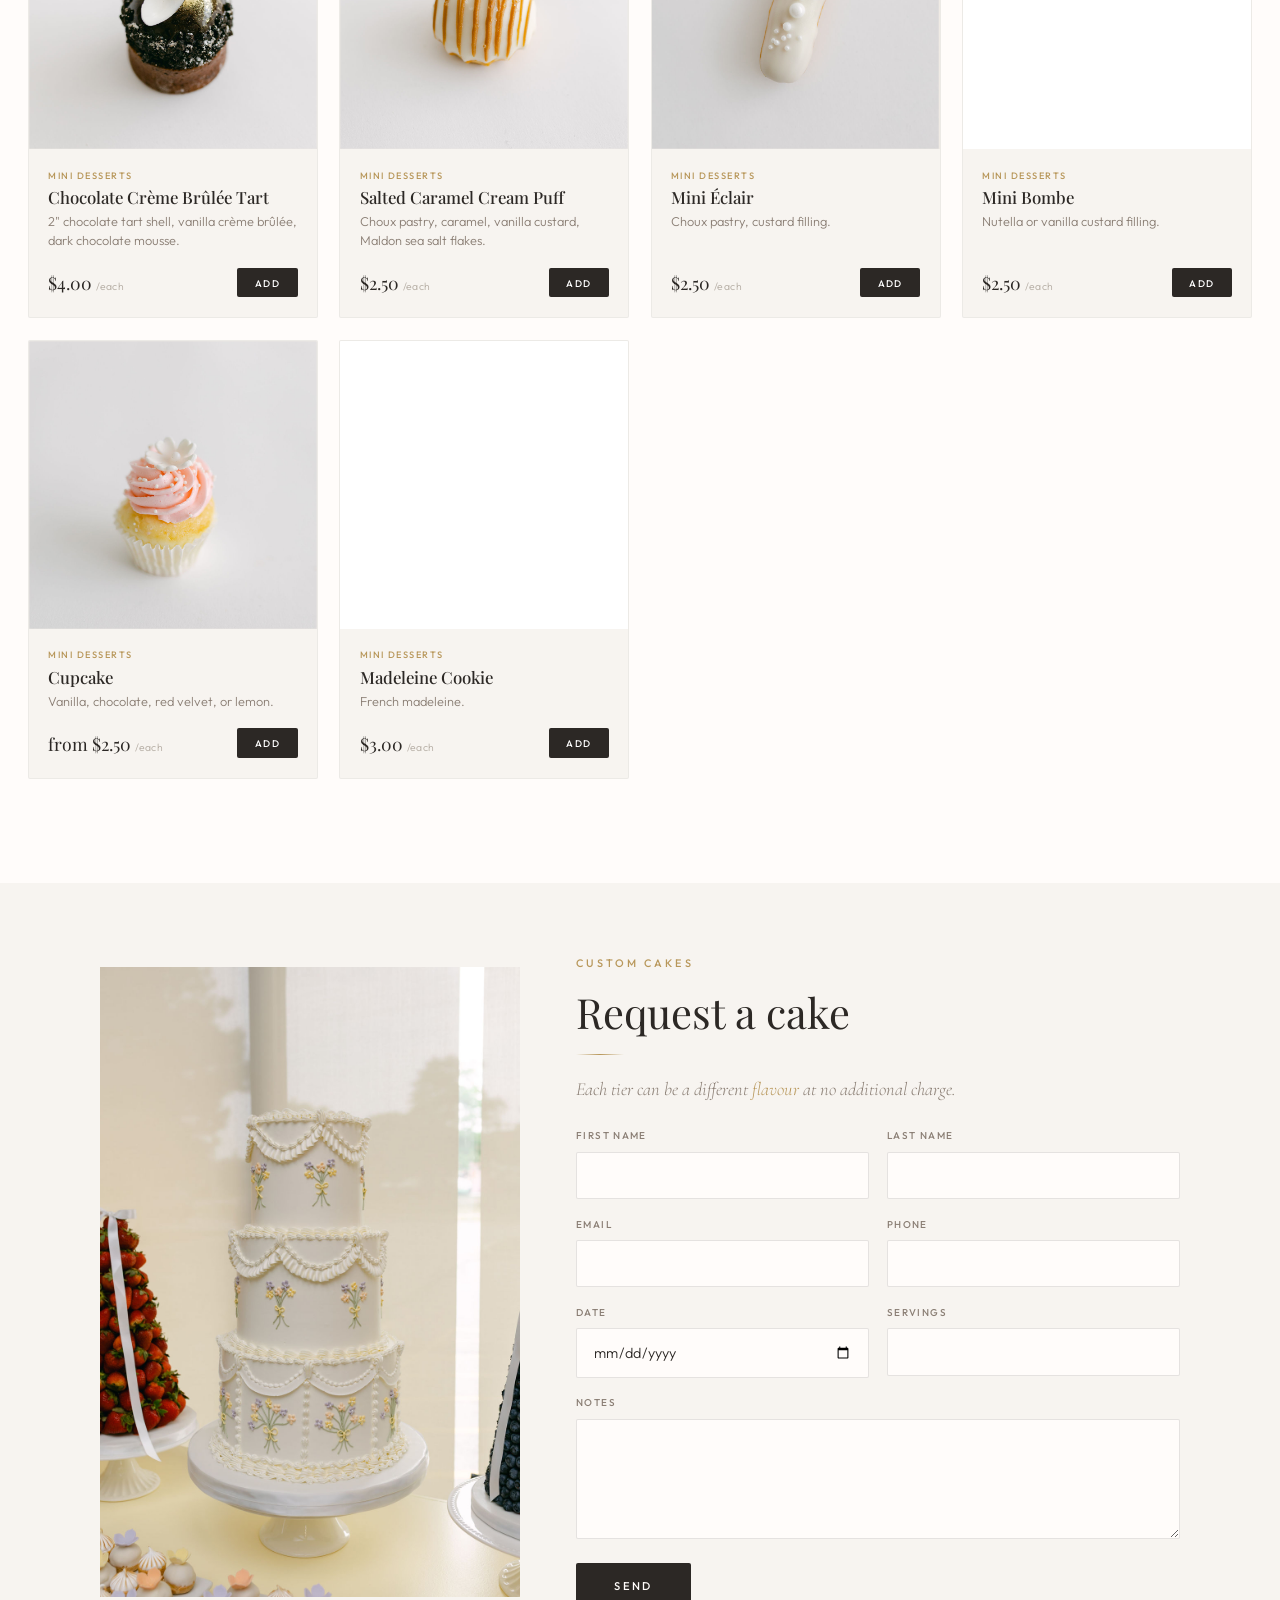
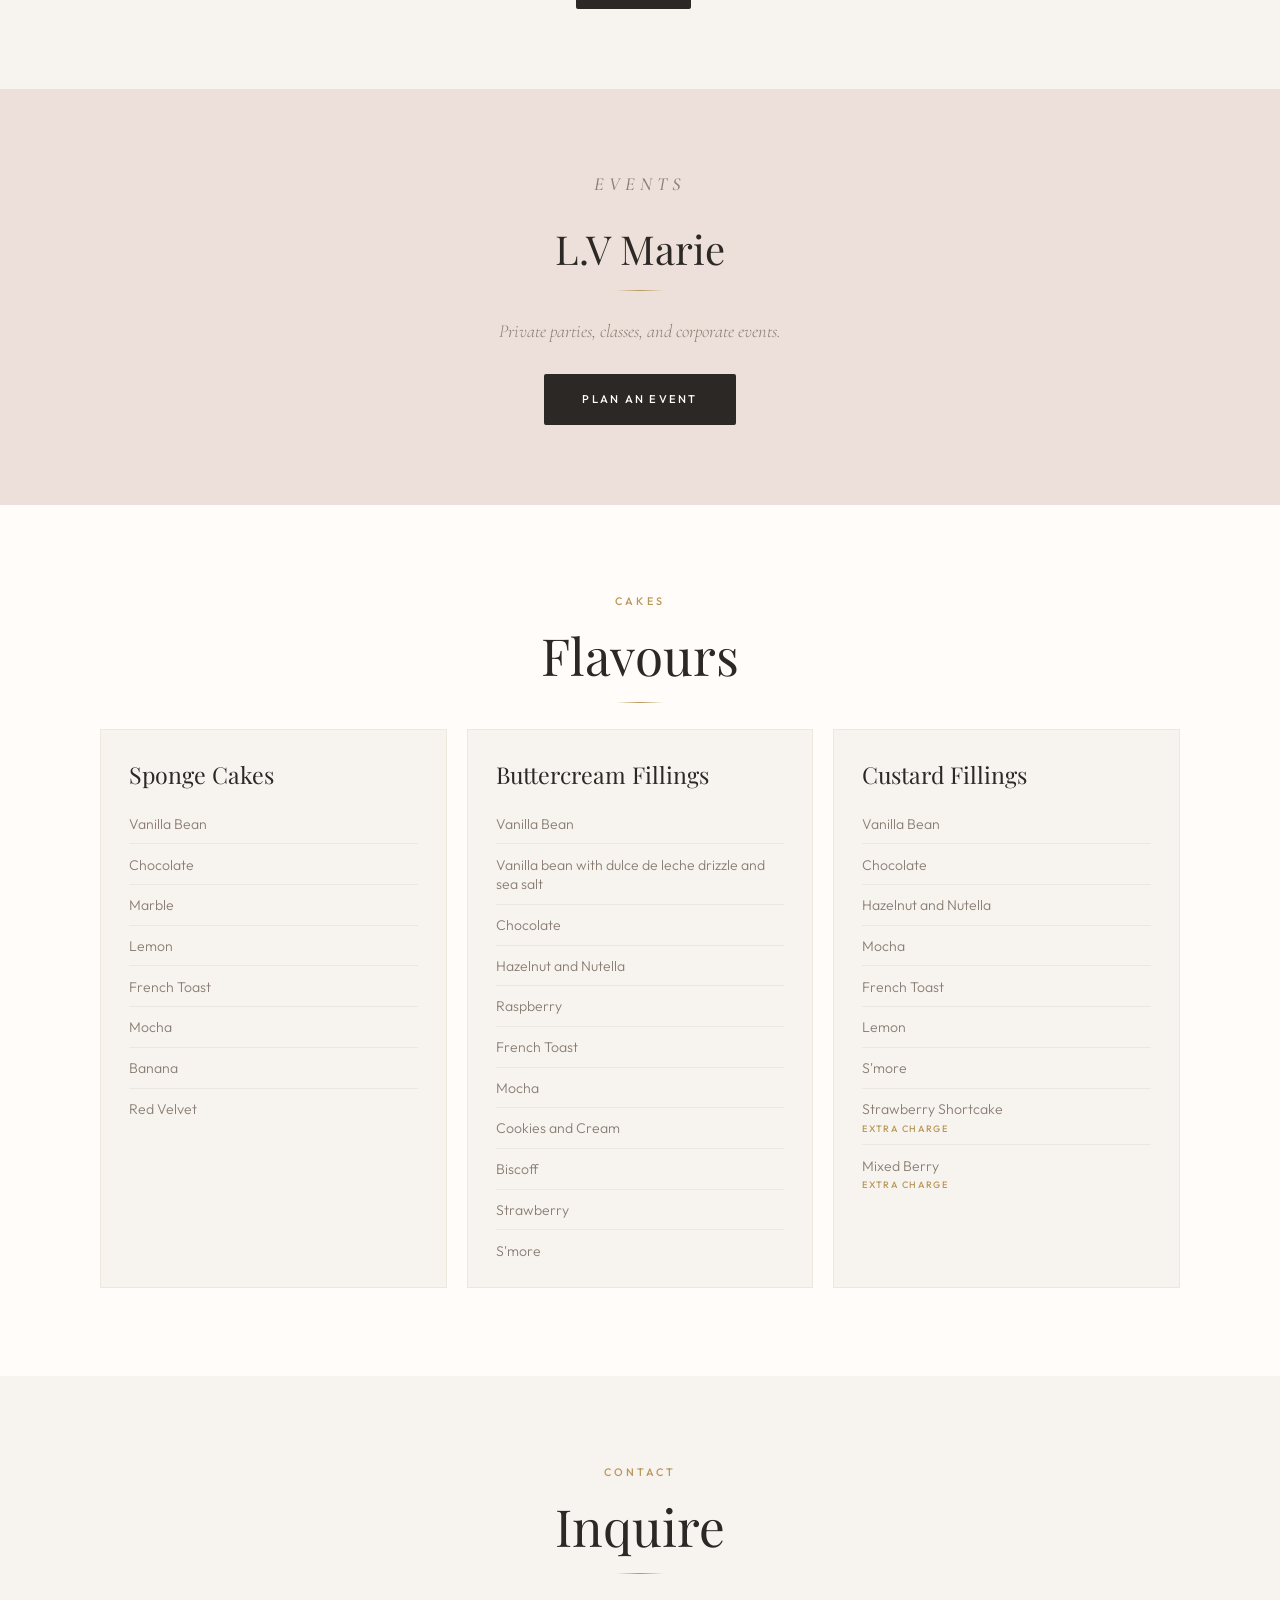
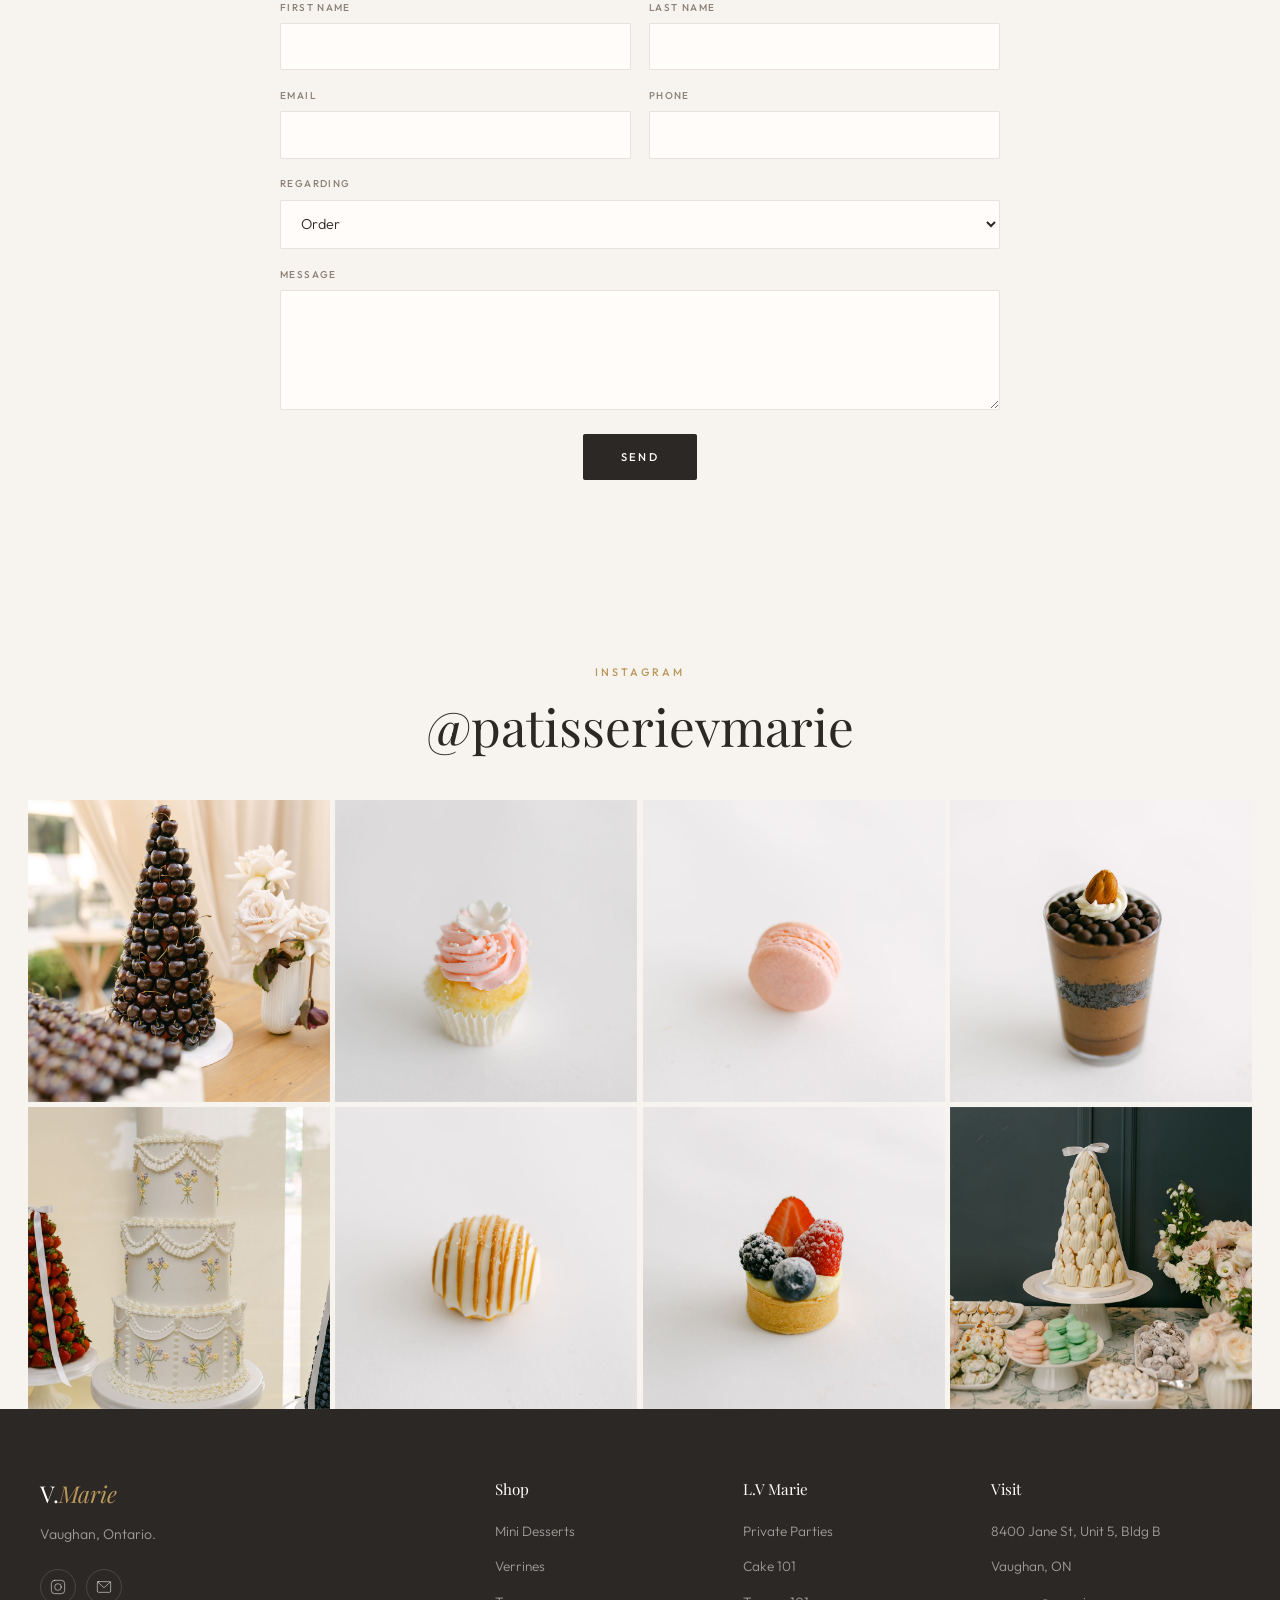
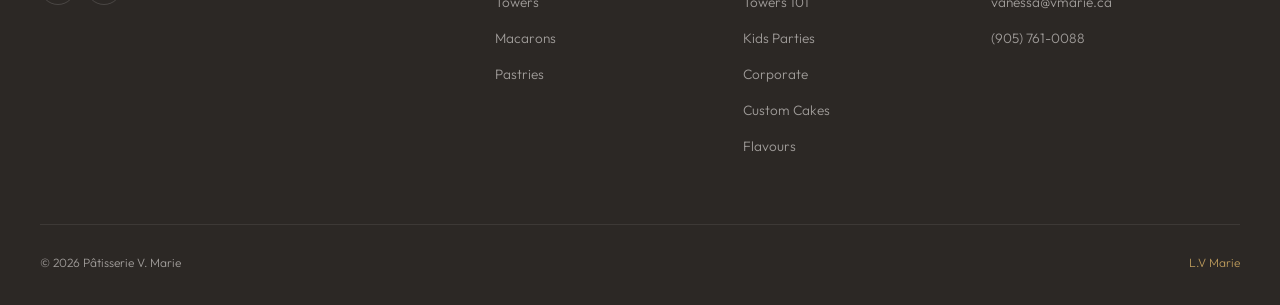
==== commit 0336667b: "Add files via upload" ====
--- a/index.html
+++ b/index.html
@@ -346,7 +346,7 @@
 
 <div class="toast" id="toast" role="status" aria-live="polite"></div>
 
-<script src="js/shop.js?v=15"></script>
+<script src="js/shop.js?v=16"></script>
 <script>
   const nav = document.getElementById('nav');
   const navLinks = document.getElementById('navLinks');
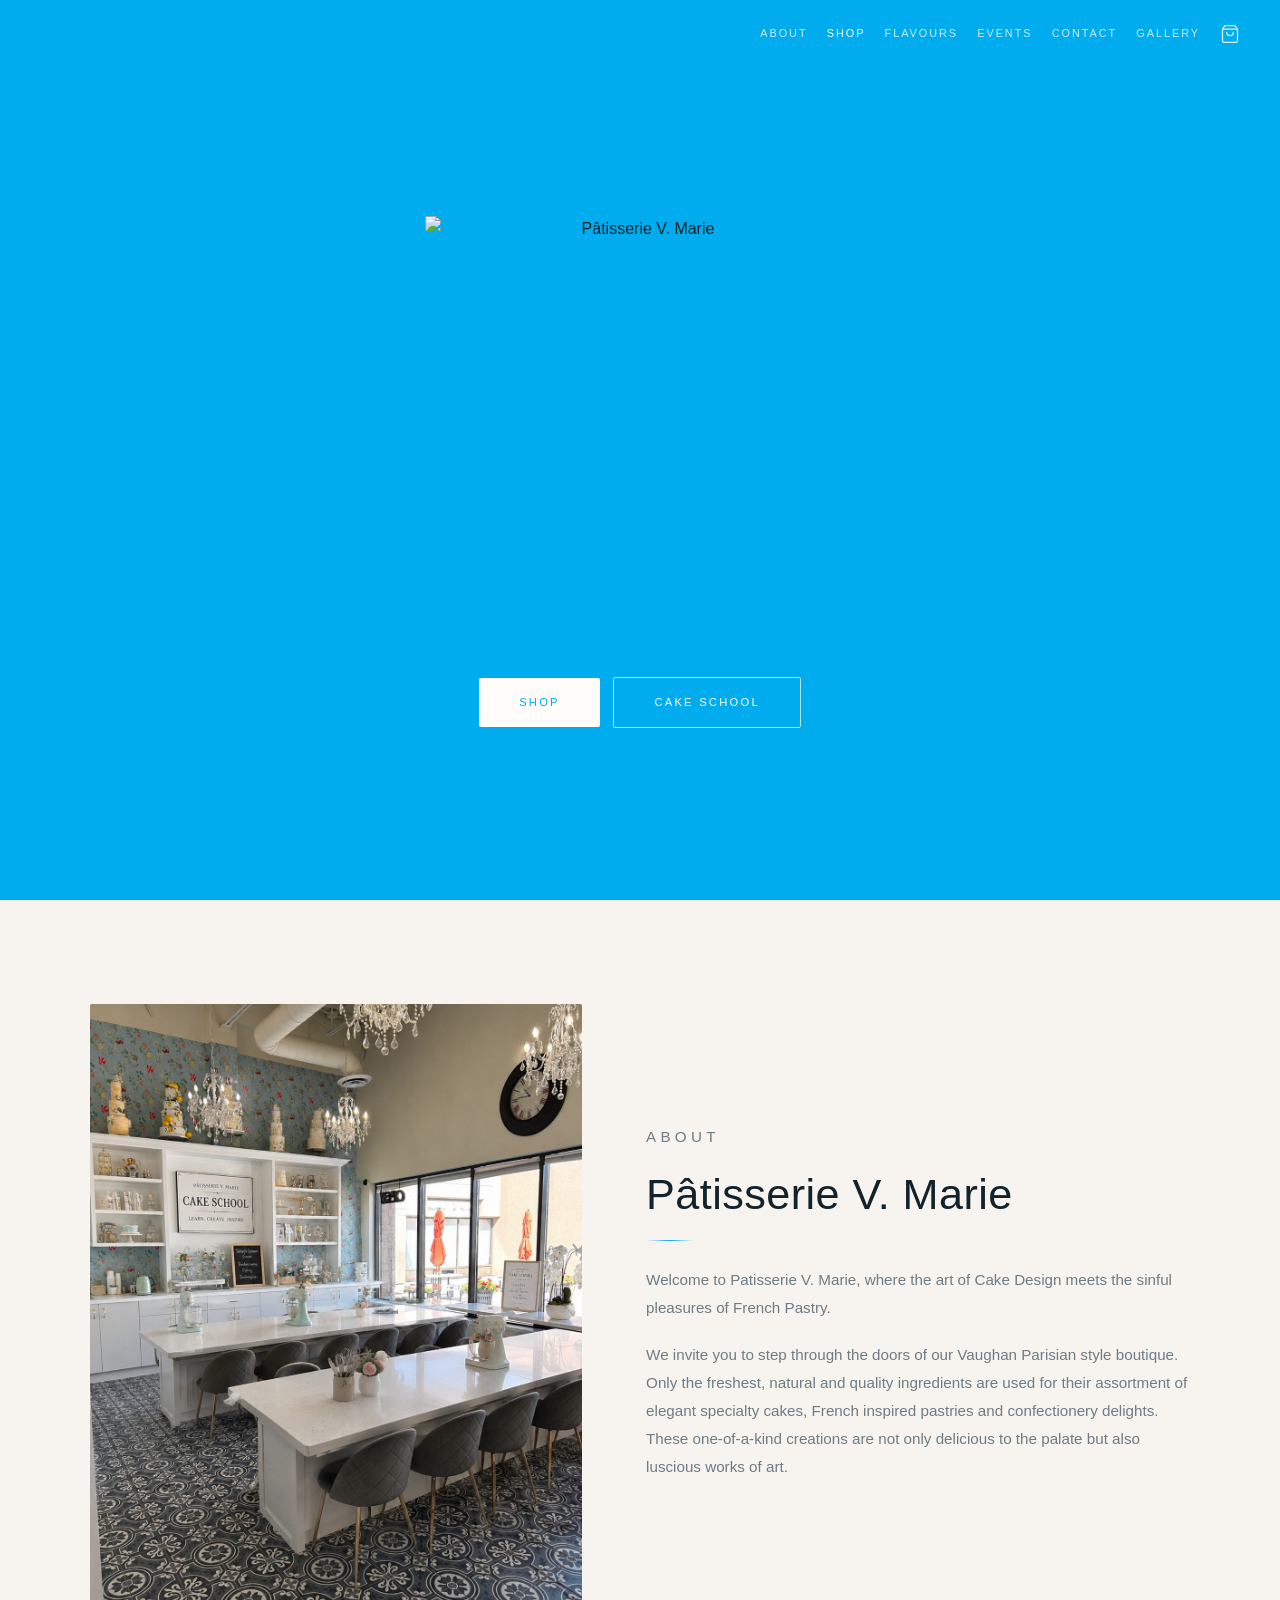
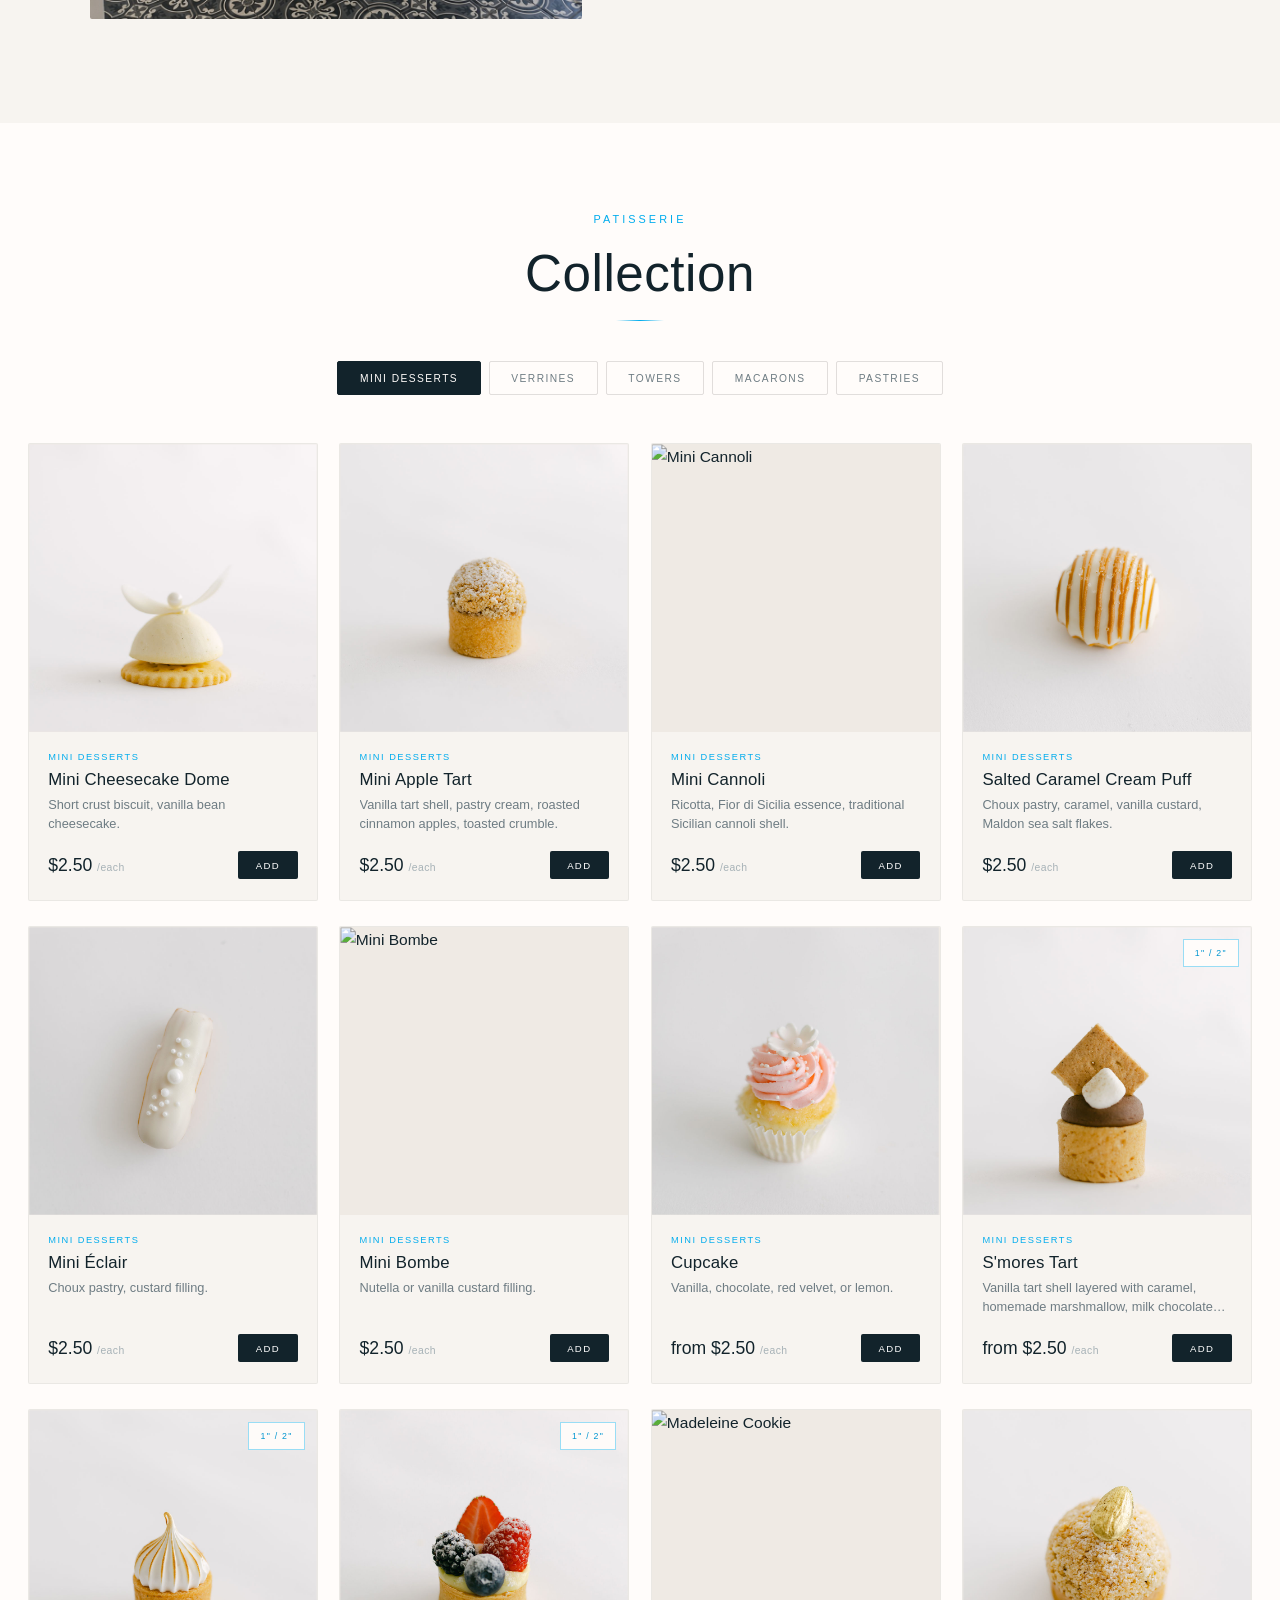
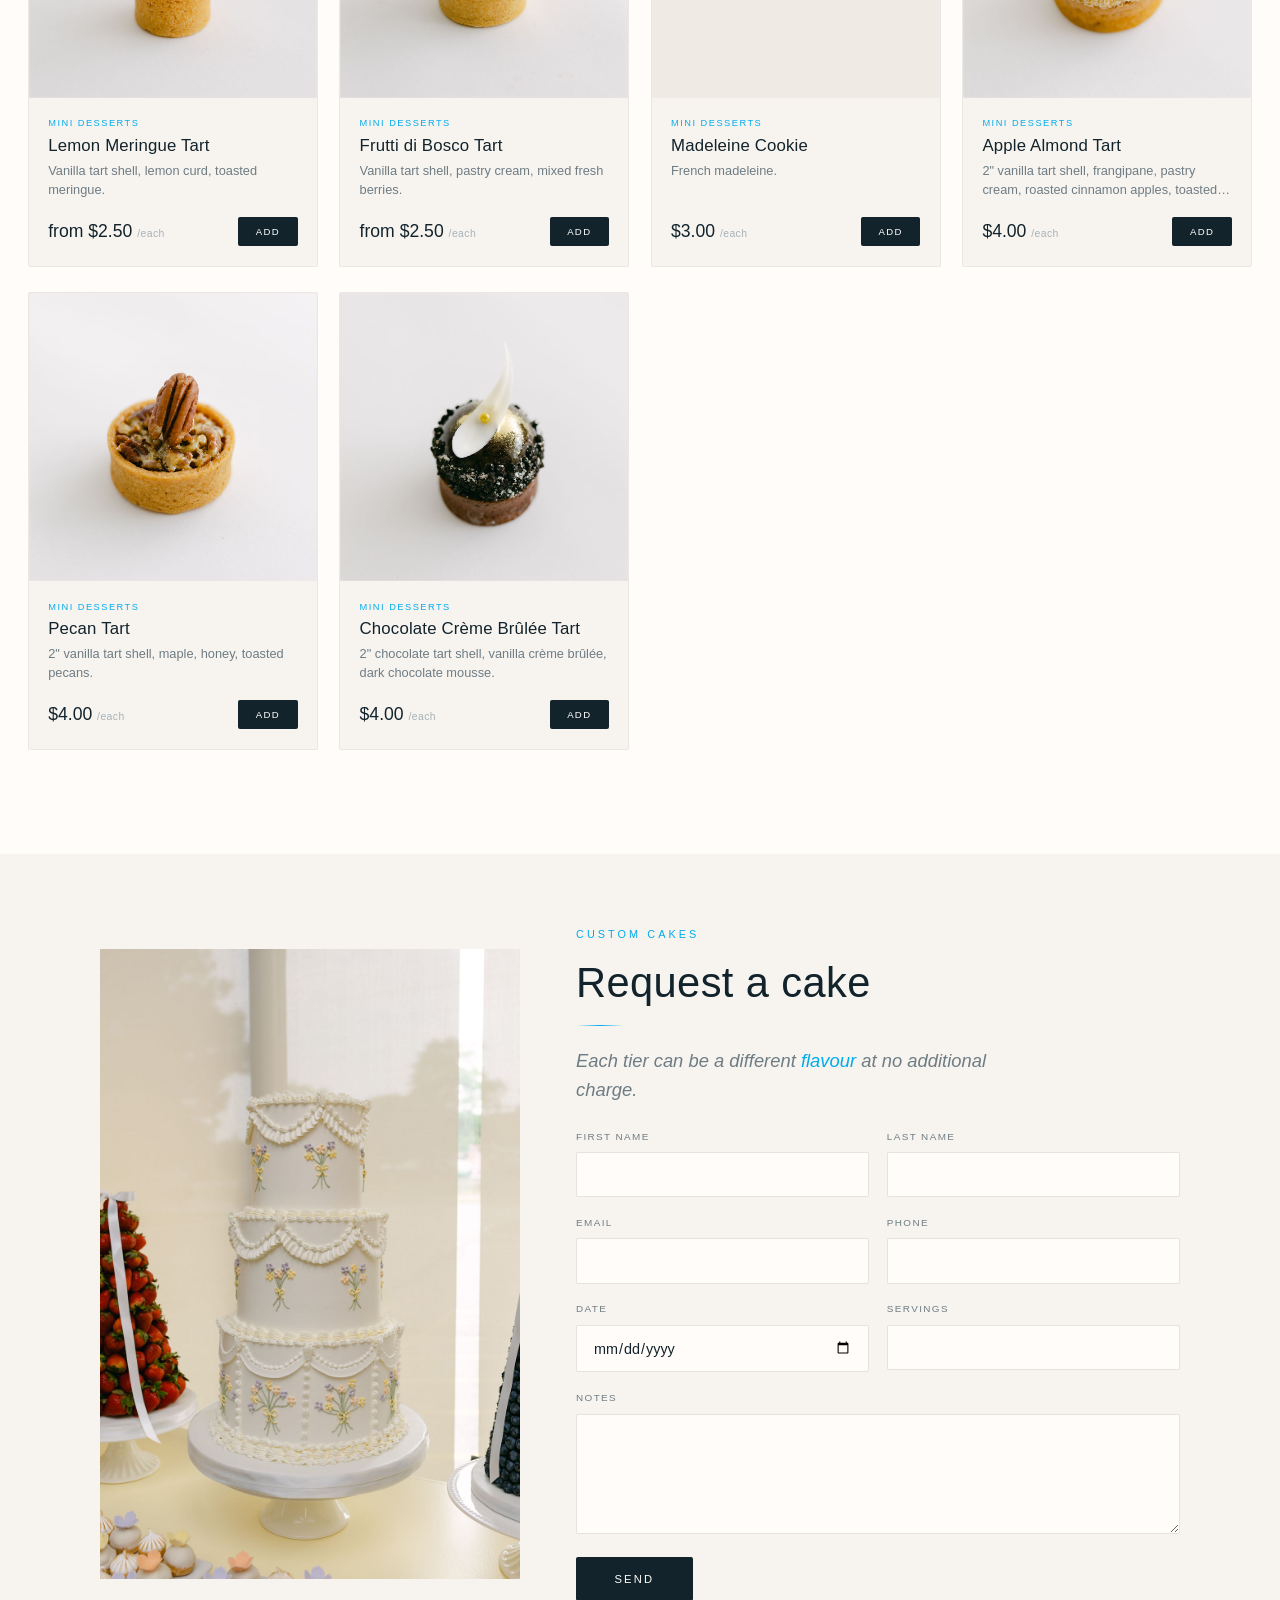
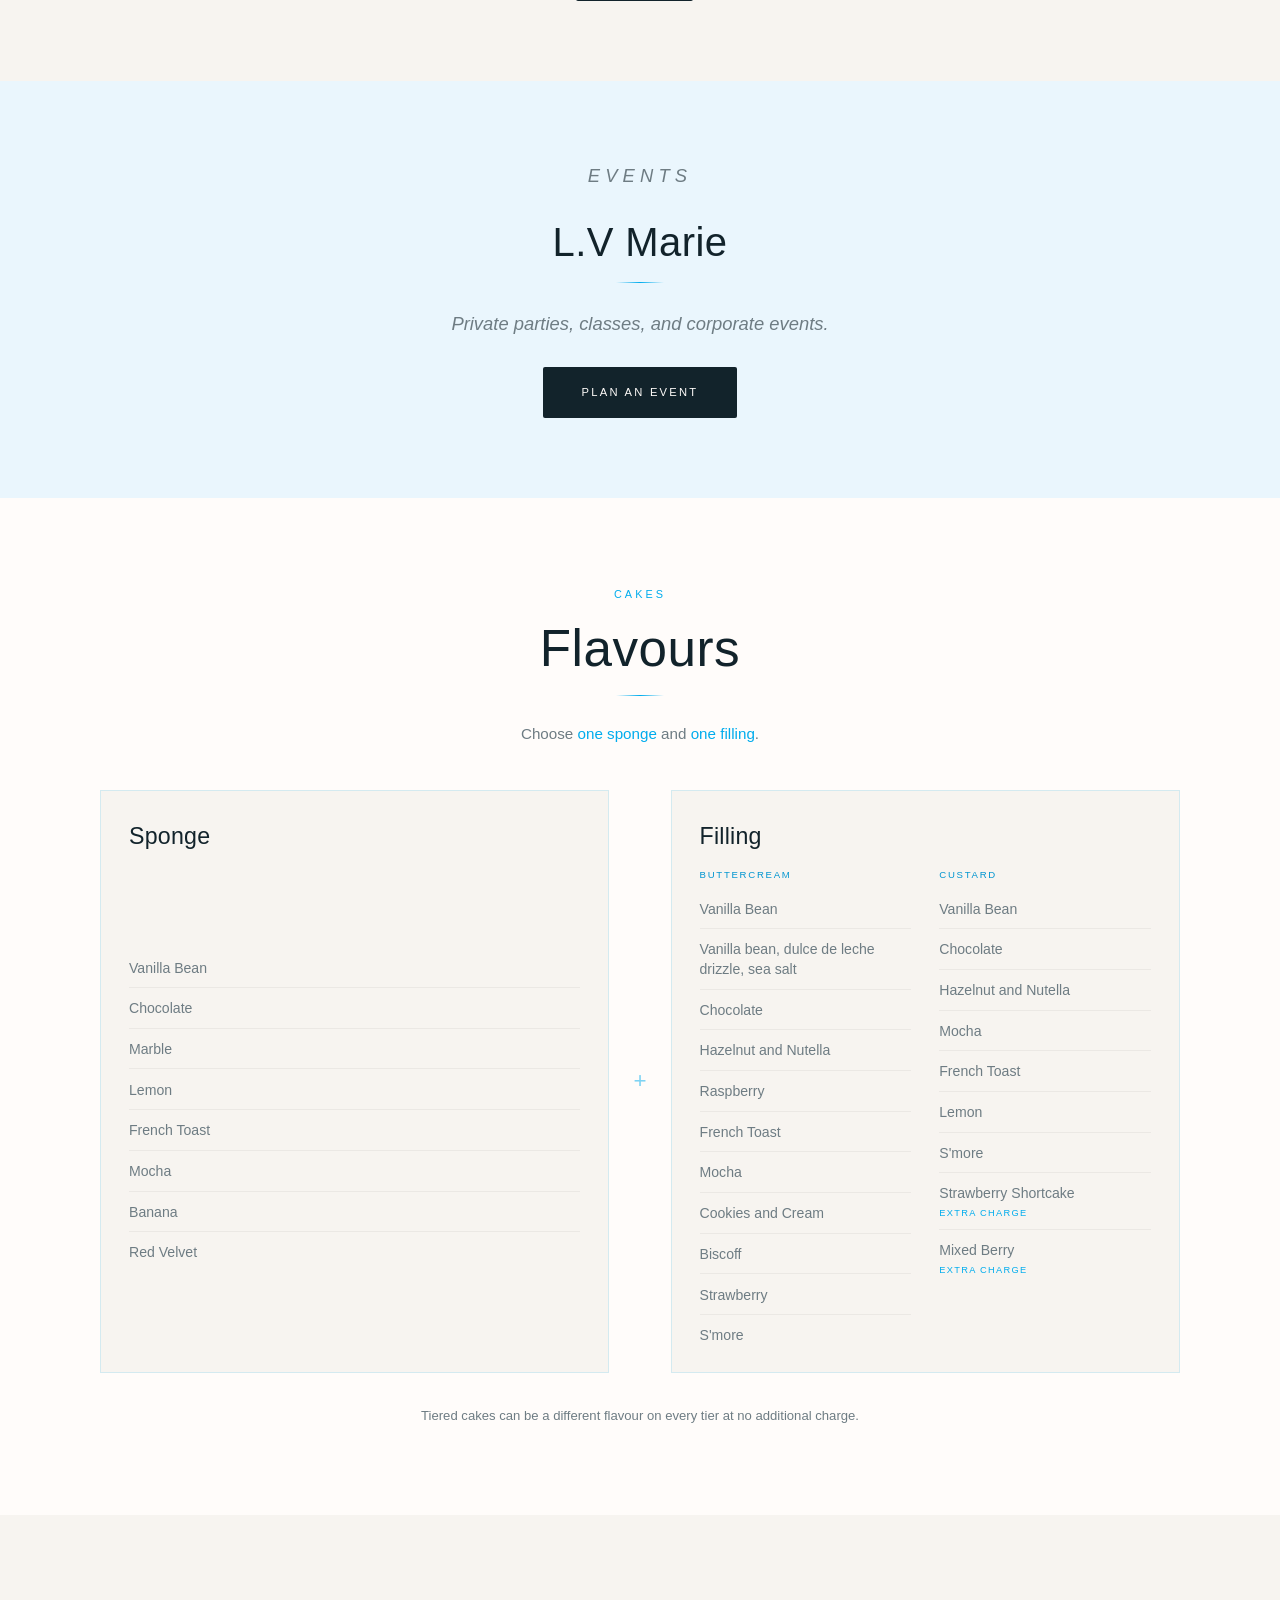
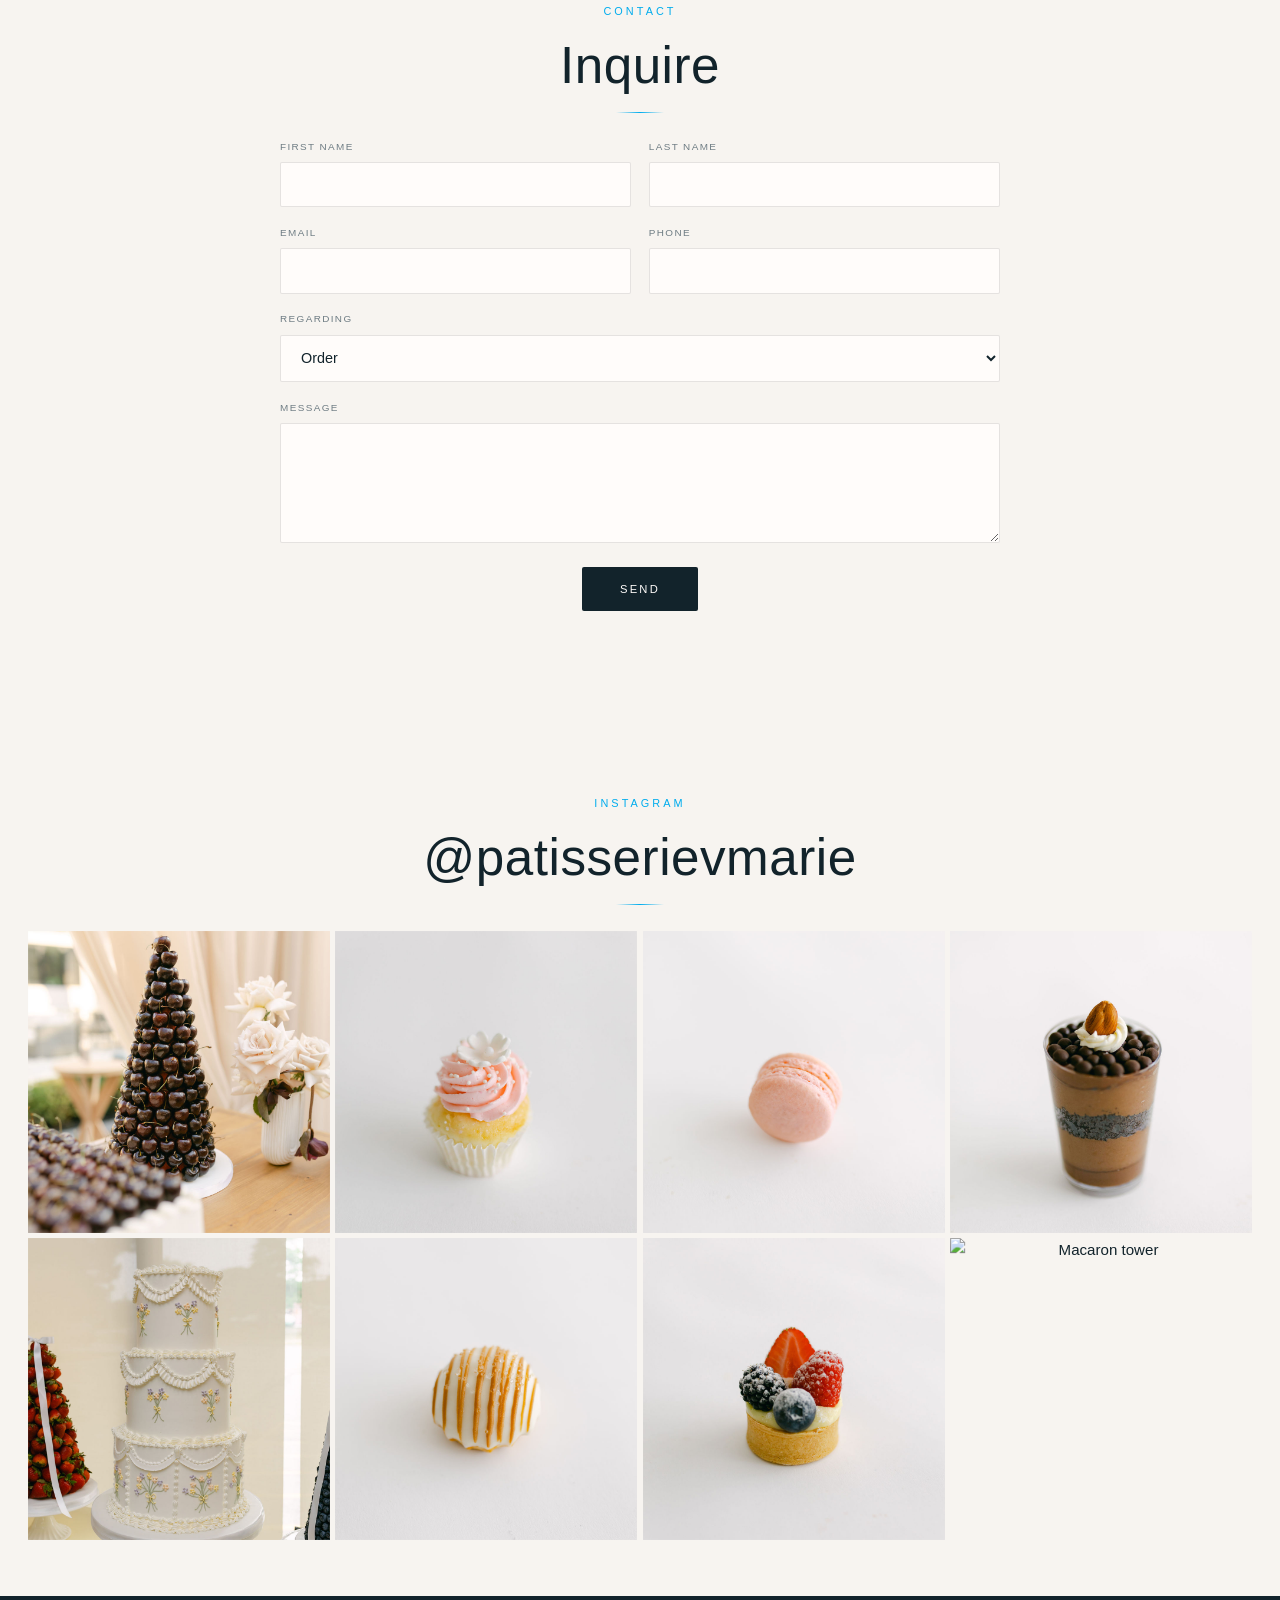
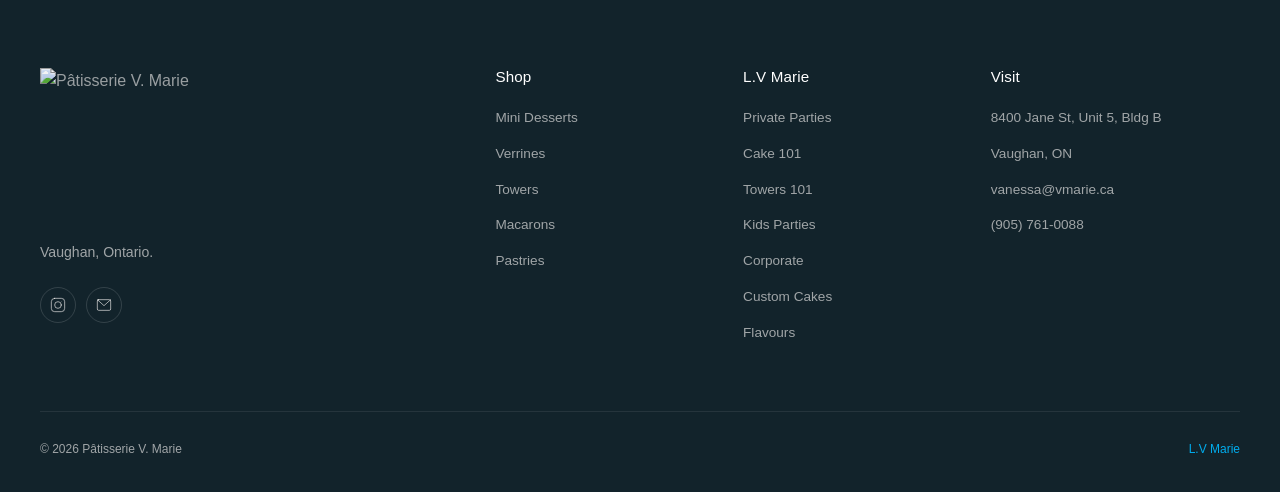
==== commit f7c9c4db: "Add files via upload" ====
--- a/index.html
+++ b/index.html
@@ -5,21 +5,19 @@
 <meta name="viewport" content="width=device-width, initial-scale=1, viewport-fit=cover">
 <title>Pâtisserie V. Marie | Vaughan</title>
 <meta name="description" content="Patisserie and cake school in Vaughan. Fruit cakes, pastries, and celebrations.">
-<meta name="theme-color" content="#F7F4F0">
+<meta name="theme-color" content="#00ACED">
 <meta name="apple-mobile-web-app-status-bar-style" content="default">
-<link rel="preconnect" href="https://fonts.googleapis.com">
-<link rel="preconnect" href="https://fonts.gstatic.com" crossorigin>
-<link href="https://fonts.googleapis.com/css2?family=Cormorant+Garamond:ital,wght@0,300;0,400;0,500;0,600;1,300;1,400&family=Outfit:wght@300;400;500;600&family=Playfair+Display:ital,wght@0,400;0,500;0,600;1,400;1,500&display=swap" rel="stylesheet">
-<link rel="stylesheet" href="css/site.css?v=15">
+<link rel="icon" type="image/png" sizes="32x32" href="Assets/brand/favicon-32.png">
+<link rel="apple-touch-icon" href="Assets/brand/apple-touch-icon.png">
+<link rel="preload" href="Assets/fonts/GothamBook.woff2" as="font" type="font/woff2" crossorigin>
+<link rel="preload" href="Assets/fonts/GothamBold.woff2" as="font" type="font/woff2" crossorigin>
+<link rel="stylesheet" href="css/site.css?v=24">
 </head>
 <body class="page-shop">
 
 <nav class="nav" id="nav">
   <div class="nav-inner">
-    <div class="nav-left">
-      <a href="index.html" class="nav-logo">V.<em>Marie</em></a>
-      <a href="https://maps.google.com/?q=8400+Jane+St+Vaughan+ON" target="_blank" rel="noopener" class="nav-location">8400 Jane St, Vaughan</a>
-    </div>
+    <div class="nav-left"></div>
     <div class="nav-end">
       <div class="nav-links" id="navLinksDesktop">
         <a href="#about">About</a>
@@ -54,12 +52,16 @@
 </div>
 
 <section class="hero hero--boutique">
-  <div class="hero-atmosphere" aria-hidden="true"></div>
   <div class="hero-content">
-    <h1>Pâtisserie<br>V.<em>Marie</em></h1>
-    <div class="hero-buttons">
-      <a href="#store" class="btn btn-primary">Shop</a>
-      <a href="events.html" class="btn btn-outline-dark">Events</a>
+    <img
+      class="hero-logo"
+      src="Assets/brand/logo-hero.svg"
+      alt="Pâtisserie V. Marie"
+      width="609" height="609"
+      fetchpriority="high">
+    <div class="hero-actions">
+      <a href="#store" class="btn btn-hero">Shop</a>
+      <a href="events.html" class="btn btn-hero-ghost">Cake School</a>
     </div>
   </div>
 </section>
@@ -158,10 +160,12 @@
   <p class="section-label">Cakes</p>
   <h2 class="section-title">Flavours</h2>
   <div class="gold-line"></div>
-  <div class="flavours-grid">
-    <article class="flavour-card fade-in">
-      <h3>Sponge Cakes</h3>
-      <ul>
+  <p class="flavours-lead">Choose <strong>one sponge</strong> and <strong>one filling</strong>.</p>
+
+  <div class="flavours-grid flavours-grid--pair">
+    <article class="flavour-card flavour-card--step fade-in">
+      <h3>Sponge</h3>
+      <ul class="flavour-list">
         <li>Vanilla Bean</li>
         <li>Chocolate</li>
         <li>Marble</li>
@@ -172,37 +176,47 @@
         <li>Red Velvet</li>
       </ul>
     </article>
-    <article class="flavour-card fade-in">
-      <h3>Buttercream Fillings</h3>
-      <ul>
-        <li>Vanilla Bean</li>
-        <li>Vanilla bean with dulce de leche drizzle and sea salt</li>
-        <li>Chocolate</li>
-        <li>Hazelnut and Nutella</li>
-        <li>Raspberry</li>
-        <li>French Toast</li>
-        <li>Mocha</li>
-        <li>Cookies and Cream</li>
-        <li>Biscoff</li>
-        <li>Strawberry</li>
-        <li>S'more</li>
-      </ul>
+
+    <div class="flavours-connector" aria-hidden="true"><span>+</span></div>
+
+    <article class="flavour-card flavour-card--step fade-in">
+      <h3>Filling</h3>
+      <div class="flavour-columns">
+        <div class="flavour-column">
+          <p class="flavour-subhead">Buttercream</p>
+          <ul class="flavour-list">
+            <li>Vanilla Bean</li>
+            <li>Vanilla bean, dulce de leche drizzle, sea salt</li>
+            <li>Chocolate</li>
+            <li>Hazelnut and Nutella</li>
+            <li>Raspberry</li>
+            <li>French Toast</li>
+            <li>Mocha</li>
+            <li>Cookies and Cream</li>
+            <li>Biscoff</li>
+            <li>Strawberry</li>
+            <li>S'more</li>
+          </ul>
+        </div>
+        <div class="flavour-column">
+          <p class="flavour-subhead">Custard</p>
+          <ul class="flavour-list">
+            <li>Vanilla Bean</li>
+            <li>Chocolate</li>
+            <li>Hazelnut and Nutella</li>
+            <li>Mocha</li>
+            <li>French Toast</li>
+            <li>Lemon</li>
+            <li>S'more</li>
+            <li>Strawberry Shortcake <span class="extra">Extra charge</span></li>
+            <li>Mixed Berry <span class="extra">Extra charge</span></li>
+          </ul>
+        </div>
+      </div>
     </article>
-    <article class="flavour-card fade-in">
-      <h3>Custard Fillings</h3>
-      <ul>
-        <li>Vanilla Bean</li>
-        <li>Chocolate</li>
-        <li>Hazelnut and Nutella</li>
-        <li>Mocha</li>
-        <li>French Toast</li>
-        <li>Lemon</li>
-        <li>S'more</li>
-        <li>Strawberry Shortcake <span class="extra">Extra charge</span></li>
-        <li>Mixed Berry <span class="extra">Extra charge</span></li>
-      </ul>
-    </article>
-  </div>
+  </div>
+
+  <p class="flavours-note">Tiered cakes can be a different flavour on every tier at no additional charge.</p>
 </section>
 
 <section class="contact" id="contact">
@@ -249,24 +263,24 @@
 
 <section class="gallery gallery--bleed" id="gallery">
   <p class="section-label">Instagram</p>
-  <h2 class="section-title fade-in">@patisserievmarie</h2>
+  <h2 class="section-title fade-in"><a href="https://www.instagram.com/patisserievmarie/" target="_blank" rel="noopener">@patisserievmarie</a></h2>
   <div class="gold-line fade-in"></div>
   <div class="gallery-grid fade-in">
-    <div class="gallery-item"><img src="Assets/images/tower-fruit-cherry.jpg" alt="" loading="lazy"></div>
-    <div class="gallery-item"><img src="Assets/images/cupcake-real.jpg" alt="" loading="lazy"></div>
-    <div class="gallery-item"><img src="Assets/images/macaron-raspberry.jpg" alt="" loading="lazy"></div>
-    <div class="gallery-item"><img src="Assets/images/verrine-ferrero-rocher.jpg" alt="" loading="lazy"></div>
-    <div class="gallery-item"><img src="Assets/images/wedding-cake.jpg" alt="" loading="lazy"></div>
-    <div class="gallery-item"><img src="Assets/images/cream-puff.jpg" alt="" loading="lazy"></div>
-    <div class="gallery-item"><img src="Assets/images/frutti-di-bosco-tart.jpg" alt="" loading="lazy"></div>
-    <div class="gallery-item"><img src="Assets/images/tower-cream-puff.jpg" alt="" loading="lazy"></div>
+    <div class="gallery-item"><a href="https://www.instagram.com/patisserievmarie/" target="_blank" rel="noopener" aria-label="View on Instagram"><img src="Assets/images/tower-fruit-cherry.jpg" alt="Cherry fruit tower" loading="lazy"></a></div>
+    <div class="gallery-item"><a href="https://www.instagram.com/patisserievmarie/" target="_blank" rel="noopener" aria-label="View on Instagram"><img src="Assets/images/cupcake-real.jpg" alt="Cupcakes" loading="lazy"></a></div>
+    <div class="gallery-item"><a href="https://www.instagram.com/patisserievmarie/" target="_blank" rel="noopener" aria-label="View on Instagram"><img src="Assets/images/macaron-raspberry.jpg" alt="Raspberry macaron" loading="lazy"></a></div>
+    <div class="gallery-item"><a href="https://www.instagram.com/patisserievmarie/" target="_blank" rel="noopener" aria-label="View on Instagram"><img src="Assets/images/verrine-ferrero-rocher.jpg" alt="Ferrero Rocher verrine" loading="lazy"></a></div>
+    <div class="gallery-item"><a href="https://www.instagram.com/patisserievmarie/" target="_blank" rel="noopener" aria-label="View on Instagram"><img src="Assets/images/wedding-cake.jpg" alt="Wedding cake" loading="lazy"></a></div>
+    <div class="gallery-item"><a href="https://www.instagram.com/patisserievmarie/" target="_blank" rel="noopener" aria-label="View on Instagram"><img src="Assets/images/cream-puff.jpg" alt="Salted caramel cream puff" loading="lazy"></a></div>
+    <div class="gallery-item"><a href="https://www.instagram.com/patisserievmarie/" target="_blank" rel="noopener" aria-label="View on Instagram"><img src="Assets/images/frutti-di-bosco-tart.jpg" alt="Frutti di bosco tart" loading="lazy"></a></div>
+    <div class="gallery-item"><a href="https://www.instagram.com/patisserievmarie/" target="_blank" rel="noopener" aria-label="View on Instagram"><img src="Assets/images/tower-macaron.jpg" alt="Macaron tower" loading="lazy"></a></div>
   </div>
 </section>
 
 <footer class="footer">
   <div class="footer-inner">
     <div class="footer-brand">
-      <h3>V.<em>Marie</em></h3>
+      <img class="footer-mark" src="Assets/brand/logo-white.png" alt="Pâtisserie V. Marie" width="230" height="182" loading="lazy">
       <p>Vaughan, Ontario.</p>
       <div class="footer-social">
         <a href="https://instagram.com/patisserievmarie" target="_blank" rel="noopener" aria-label="Instagram">
@@ -346,7 +360,7 @@
 
 <div class="toast" id="toast" role="status" aria-live="polite"></div>
 
-<script src="js/shop.js?v=16"></script>
+<script src="js/shop.js?v=19"></script>
 <script>
   const nav = document.getElementById('nav');
   const navLinks = document.getElementById('navLinks');
@@ -366,9 +380,26 @@
     document.body.classList.add('menu-open');
   }
 
+  /* Nav starts blue over the hero, then swaps to the neutral site chrome
+     as soon as the hero bottom passes under it. */
+  const hero = document.querySelector('.hero--boutique');
+  const navSwitch = () => {
+    const navH = nav.offsetHeight;
+    let onPage = window.scrollY > 40;
+    if (hero) {
+      const heroBottom = hero.offsetTop + hero.offsetHeight;
+      onPage = window.scrollY + navH >= heroBottom - 1;
+    }
+    nav.classList.toggle('nav--on-page', onPage);
+  };
+
   window.addEventListener('scroll', () => {
     nav.classList.toggle('scrolled', window.scrollY > 40);
+    navSwitch();
   }, { passive: true });
+
+  window.addEventListener('resize', navSwitch, { passive: true });
+  navSwitch();
 
   navToggle.addEventListener('click', () => {
     if (navLinks.classList.contains('open')) closeMobileMenu();
--- a/css/site.css
+++ b/css/site.css
@@ -1,15 +1,36 @@
-/* Pâtisserie V. Marie — shared luxury design system */
+/* Pâtisserie V. Marie — brand design system */
+
+/* ===== BRAND TYPEFACES (official Gotham from vmarie.ca) ===== */
+@font-face {
+  font-family: 'GothamBook';
+  src: url('../Assets/fonts/GothamBook.woff2') format('woff2');
+  font-weight: 400;
+  font-style: normal;
+  font-display: swap;
+}
+@font-face {
+  font-family: 'GothamBold';
+  src: url('../Assets/fonts/GothamBold.woff2') format('woff2');
+  font-weight: 400;
+  font-style: normal;
+  font-display: swap;
+}
+
 *, *::before, *::after { margin: 0; padding: 0; box-sizing: border-box; }
 
 :root {
   --cream: #F7F4F0;
   --cream-deep: #EFEAE4;
-  --blush: #EDE0DA;
-  --gold: #B8975A;
-  --gold-soft: #D4B87A;
-  --charcoal: #2C2825;
-  --warm-grey: #8A7E74;
-  --warm-grey-light: #B0A89E;
+  --blush: #EAF6FD;
+  /* Brand blue sampled from Vanessa's official logo PDF */
+  --brand: #00ACED;
+  --brand-deep: #0095D0;
+  --brand-soft: #71C2E2;
+  /* --gold is the legacy accent token; repointed to the V. Marie blue */
+  --gold: var(--brand);
+  --charcoal: #12232B;
+  --warm-grey: #6E7C83;
+  --warm-grey-light: #A7B2B7;
   --berry: #6B2D3C;
   --white: #FFFCFA;
   --radius: 2px;
@@ -31,8 +52,8 @@
 
 body {
   touch-action: manipulation;
-  font-family: 'Outfit', sans-serif;
-  font-weight: 300;
+  font-family: 'GothamBook', 'Helvetica Neue', Arial, sans-serif;
+  font-weight: 400;
   color: var(--charcoal);
   background: var(--cream);
   line-height: 1.65;
@@ -52,13 +73,14 @@
 button, input, select, textarea { font-family: inherit; }
 
 h1, h2, h3, h4 {
-  font-family: 'Playfair Display', Georgia, serif;
+  font-family: 'GothamBold', 'GothamBook', 'Helvetica Neue', Arial, sans-serif;
   font-weight: 400;
   line-height: 1.12;
+  letter-spacing: 0.01em;
 }
 
 .section-label {
-  font-family: 'Outfit', sans-serif;
+  font-family: 'GothamBook', 'Helvetica Neue', Arial, sans-serif;
   font-size: 0.68rem;
   letter-spacing: 0.28em;
   text-transform: uppercase;
@@ -71,15 +93,6 @@
   font-size: clamp(2rem, 4.5vw, 3.2rem);
   color: var(--charcoal);
   margin-bottom: 0.35em;
-}
-
-.section-subtitle {
-  font-family: 'Cormorant Garamond', Georgia, serif;
-  font-size: clamp(1.1rem, 2.2vw, 1.45rem);
-  color: var(--warm-grey);
-  font-style: italic;
-  font-weight: 300;
-  margin-bottom: 2.5rem;
 }
 
 .gold-line {
@@ -167,7 +180,7 @@
   background: rgba(247, 244, 240, 0.88);
   backdrop-filter: blur(18px) saturate(160%);
   -webkit-backdrop-filter: blur(18px) saturate(160%);
-  border-bottom: 1px solid rgba(184, 151, 90, 0.12);
+  border-bottom: 1px solid rgba(44, 40, 37, 0.08);
   transition: background 0.35s var(--ease), box-shadow 0.35s var(--ease);
 }
 .nav.scrolled {
@@ -192,18 +205,15 @@
   white-space: nowrap;
 }
 .nav-logo {
-  font-family: 'Playfair Display', serif;
-  font-size: 1.35rem;
-  font-weight: 500;
-  letter-spacing: 0.02em;
+  display: inline-flex;
+  align-items: center;
+  gap: 0.55rem;
   color: var(--charcoal);
   line-height: 1;
-  display: inline;
-  vertical-align: bottom;
 }
 .nav-logo em {
-  font-style: italic;
-  color: var(--gold);
+  font-style: normal;
+  color: var(--brand);
 }
 .nav-location {
   font-size: 0.62rem;
@@ -357,59 +367,59 @@
   background: var(--cream);
 }
 .hero--boutique {
-  display: flex;
-  flex-direction: column;
-  align-items: center;
-  justify-content: center;
-  min-height: calc(100lvh + 3.5rem);
-  padding: 2rem 1.25rem;
-  background: #f0ebe3;
-}
-.hero-atmosphere {
-  position: absolute;
-  inset: 0;
-  z-index: 0;
-  pointer-events: none;
-  background-color: #f0ebe3;
-  background-image:
-    linear-gradient(
-      180deg,
-      rgba(247, 244, 240, 0.78) 0%,
-      rgba(247, 244, 240, 0.62) 28%,
-      rgba(247, 244, 240, 0.48) 55%,
-      rgba(247, 244, 240, 0.58) 100%
-    ),
-    url('../Assets/Store.PNG');
-  background-size: cover;
-  background-position: center center;
-  background-repeat: no-repeat;
+  /* The brand blue is the page itself — the logo artwork carries no disc,
+     so there is no raster edge to show against this fill. */
+  height: 100svh;
+  min-height: 100svh;
+  max-height: 100svh;
+  padding: calc(var(--nav-h) + env(safe-area-inset-top, 0px)) 1.25rem 1.5rem;
+  background: var(--brand);
 }
 .hero--boutique .hero-content {
   position: relative;
   z-index: 2;
-  padding: 1rem 1.25rem;
+  padding: 0;
   max-width: 720px;
   width: 100%;
   margin: 0;
-}
-.hero--boutique .btn-primary {
+  display: flex;
+  flex-direction: column;
+  align-items: center;
+  justify-content: center;
+  gap: 1.9rem;
+}
+.hero-logo {
+  display: block;
+  width: min(430px, 66vw);
+  height: auto;
+  margin: 0 auto;
+}
+.hero-actions {
+  display: flex;
+  align-items: center;
+  justify-content: center;
+  gap: 0.85rem;
+  flex-wrap: wrap;
+}
+.btn-hero {
+  background: var(--white);
+  color: var(--brand);
+  padding: 0.95rem 2.5rem;
+}
+.btn-hero:hover {
   background: var(--charcoal);
   color: var(--white);
 }
-.hero--boutique .btn-primary:hover {
-  background: var(--gold);
+.btn-hero-ghost {
+  background: transparent;
   color: var(--white);
-}
-.hero--boutique .btn-outline-dark {
-  background: rgba(255, 252, 250, 0.72);
-  color: var(--charcoal);
-  border: 1px solid rgba(44, 40, 37, 0.28);
-  backdrop-filter: blur(6px);
-}
-.hero--boutique .btn-outline-dark:hover {
-  background: var(--charcoal);
-  color: var(--white);
-  border-color: var(--charcoal);
+  border: 1px solid rgba(255, 255, 255, 0.7);
+  padding: 0.95rem 2.5rem;
+}
+.btn-hero-ghost:hover {
+  background: var(--white);
+  color: var(--brand);
+  border-color: var(--white);
 }
 
 .hero-content {
@@ -423,42 +433,63 @@
   font-size: clamp(2.8rem, 8vw, 5.2rem);
   color: var(--white);
   margin-bottom: 1.75rem;
-  letter-spacing: -0.02em;
+  letter-spacing: 0.02em;
   font-weight: 400;
   line-height: 1.05;
 }
 .hero h1 em {
-  font-style: italic;
-  color: var(--gold-soft);
-}
-.hero-buttons {
-  display: flex;
-  flex-direction: row;
-  flex-wrap: wrap;
-  gap: 0.85rem;
-  justify-content: center;
-  align-items: center;
+  font-style: normal;
+  color: var(--brand);
 }
 
 .hero.hero--boutique h1 {
   color: var(--charcoal);
-  text-shadow: 0 1px 0 rgba(255, 255, 255, 0.55);
+  text-shadow: 0 1px 0 rgba(255, 255, 255, 0.6);
 }
 .hero.hero--boutique h1 em {
-  color: var(--gold);
-  text-shadow: 0 1px 0 rgba(255, 255, 255, 0.45);
-}
-
-/* Shop nav — solid cream bar */
-.page-shop .nav,
-.page-shop .nav.scrolled,
+  color: var(--brand);
+  text-shadow: none;
+}
+/* Shop page: nav rides on the brand blue hero, then hands off to the
+   neutral site chrome once the hero has scrolled past. */
+.page-shop .nav {
+  background: var(--brand);
+  /* No rule at all over the hero — any border here reads as a seam */
+  border-bottom: 0;
+  backdrop-filter: none;
+  -webkit-backdrop-filter: none;
+  transition: background 0.45s var(--ease), border-color 0.45s var(--ease),
+              box-shadow 0.45s var(--ease);
+}
+.page-shop .nav-links a { color: rgba(255, 255, 255, 0.78); }
+.page-shop .nav-links a:hover,
+.page-shop .nav-links a.active { color: #fff; }
+.page-shop .nav-links a::after { background: #fff; }
+.page-shop .nav-cart { color: rgba(255, 255, 255, 0.85); }
+.page-shop .nav-cart:hover { color: #fff; }
+.page-shop .nav-toggle span { background: #fff; }
+
+/* Past the hero — neutral, cohesive with the rest of the site.
+   Border/shadow are warm-grey, not brand blue, so no cool tint bleeds
+   under the header against the cream page. */
+.page-shop .nav.nav--on-page,
 .page-shop .nav.menu-open {
   background: #F7F4F0;
-  border-bottom: 1px solid rgba(184, 151, 90, 0.12);
-  backdrop-filter: none;
-  -webkit-backdrop-filter: none;
-}
+  border-bottom: 1px solid rgba(44, 40, 37, 0.08);
+}
+.page-shop .nav.nav--on-page .nav-links a { color: var(--warm-grey); }
+.page-shop .nav.nav--on-page .nav-links a:hover,
+.page-shop .nav.nav--on-page .nav-links a.active { color: var(--charcoal); }
+.page-shop .nav.nav--on-page .nav-links a::after { background: var(--gold); }
+.page-shop .nav.nav--on-page .nav-cart { color: var(--warm-grey); }
+.page-shop .nav.nav--on-page .nav-cart:hover { color: var(--charcoal); }
+.page-shop .nav.menu-open .nav-toggle span { background: var(--charcoal); }
+/* No shadow while the nav is still over the blue hero — a dark band
+   under a blue header reads as a seam. Shadow only once on-page. */
 .page-shop .nav.scrolled {
+  box-shadow: none;
+}
+.page-shop .nav.nav--on-page.scrolled {
   box-shadow: var(--shadow-sm);
 }
 
@@ -482,7 +513,7 @@
   -webkit-overflow-scrolling: touch;
 }
 .mobile-menu a {
-  font-family: 'Playfair Display', serif;
+  font-family: 'GothamBold', 'GothamBook', sans-serif;
   font-size: 1.85rem;
   font-weight: 400;
   letter-spacing: 0.02em;
@@ -497,7 +528,7 @@
 .nav.menu-open {
   z-index: 1300;
   background: #F7F4F0 !important;
-  border-bottom: 1px solid rgba(184, 151, 90, 0.12);
+  border-bottom: 1px solid rgba(44, 40, 37, 0.08);
 }
 .nav.menu-open .nav-toggle span { background: var(--charcoal); }
 
@@ -538,13 +569,6 @@
   margin-bottom: 1.15rem;
   font-size: 0.95rem;
   line-height: 1.85;
-}
-.intro-text .signature {
-  font-family: 'Playfair Display', serif;
-  font-style: italic;
-  font-size: 1.35rem;
-  color: var(--gold);
-  margin-top: 1.75rem;
 }
 
 /* ===== STORE ===== */
@@ -587,18 +611,20 @@
   border-color: var(--charcoal);
 }
 
+/* Mini desserts use a tier layout — hide the grid padding so headings span full width */
 .products-grid {
   max-width: 1240px;
   margin: 0 auto;
   display: grid;
   grid-template-columns: repeat(4, 1fr);
   gap: 1.35rem;
+  row-gap: 1.6rem;
 }
 
 .product-card {
   position: relative;
   background: var(--cream);
-  border: 1px solid rgba(44, 40, 37, 0.05);
+  border: 1px solid rgba(18, 35, 43, 0.06);
   border-radius: var(--radius);
   overflow: hidden;
   cursor: pointer;
@@ -636,7 +662,7 @@
   position: absolute;
   top: 0.75rem;
   left: 0.75rem;
-  background: var(--gold);
+  background: var(--brand);
   color: #fff;
   font-size: 0.55rem;
   letter-spacing: 0.14em;
@@ -645,6 +671,14 @@
   font-weight: 500;
   z-index: 2;
 }
+.product-badge--size {
+  left: auto;
+  right: 0.75rem;
+  background: rgba(255, 252, 250, 0.94);
+  color: var(--brand-deep);
+  border: 1px solid rgba(0, 172, 237, 0.4);
+  backdrop-filter: blur(4px);
+}
 .product-info {
   padding: 1.15rem 1.2rem 1.25rem;
   display: flex;
@@ -660,7 +694,7 @@
   font-weight: 500;
 }
 .product-name {
-  font-family: 'Playfair Display', serif;
+  font-family: 'GothamBold', 'GothamBook', sans-serif;
   font-size: 1.05rem;
   font-weight: 500;
   color: var(--charcoal);
@@ -685,12 +719,12 @@
   margin-top: 0.85rem;
 }
 .product-price {
-  font-family: 'Playfair Display', serif;
+  font-family: 'GothamBold', 'GothamBook', sans-serif;
   font-size: 1.1rem;
   color: var(--charcoal);
 }
 .product-price small {
-  font-family: 'Outfit', sans-serif;
+  font-family: 'GothamBook', sans-serif;
   font-size: 0.65rem;
   color: var(--warm-grey-light);
   font-weight: 300;
@@ -822,7 +856,7 @@
 }
 .flavor-chip {
   appearance: none;
-  border: 1px solid rgba(44, 40, 37, 0.14);
+  border: 1px solid rgba(18, 35, 43, 0.14);
   background: var(--white);
   color: var(--warm-grey);
   font-size: 0.62rem;
@@ -833,14 +867,23 @@
   font-family: inherit;
   touch-action: manipulation;
   transition: background 0.15s, border-color 0.15s, color 0.15s;
-}
+  display: inline-flex;
+  align-items: center;
+  gap: 0.35rem;
+}
+.chip-price {
+  font-size: 0.56rem;
+  color: var(--brand);
+  letter-spacing: 0.02em;
+}
+.flavor-chip.selected .chip-price { color: rgba(255, 255, 255, 0.8); }
 .flavor-chip:hover {
-  border-color: var(--gold);
+  border-color: var(--brand);
   color: var(--charcoal);
 }
 .flavor-chip.selected {
-  background: var(--charcoal);
-  border-color: var(--charcoal);
+  background: var(--brand);
+  border-color: var(--brand);
   color: #fff;
 }
 .opt-note {
@@ -863,7 +906,7 @@
 }
 .customize-input:focus {
   border-color: var(--gold);
-  box-shadow: 0 0 0 3px rgba(184, 151, 90, 0.12);
+  box-shadow: 0 0 0 3px rgba(0, 172, 237, 0.16);
 }
 .product-image--blank {
   background: #fff;
@@ -888,7 +931,7 @@
   margin-top: 0.1rem;
 }
 .customize-total {
-  font-family: 'Playfair Display', serif;
+  font-family: 'GothamBold', 'GothamBook', sans-serif;
   font-size: 1.05rem;
   color: var(--charcoal);
   white-space: nowrap;
@@ -946,7 +989,7 @@
 }
 .custom-cakes-text .gold-line { margin: 1.15rem 0 1.25rem; }
 .custom-cakes-text p:not(.section-label) {
-  font-family: 'Cormorant Garamond', serif;
+  font-family: 'GothamBook', sans-serif;
   font-size: 1.15rem;
   font-style: italic;
   color: var(--warm-grey);
@@ -976,7 +1019,7 @@
   margin-bottom: 0.5rem;
 }
 .events-band p {
-  font-family: 'Cormorant Garamond', serif;
+  font-family: 'GothamBook', sans-serif;
   font-size: 1.15rem;
   font-style: italic;
   color: var(--warm-grey);
@@ -990,7 +1033,7 @@
   text-align: center;
 }
 .gallery--bleed {
-  padding-bottom: 0;
+  padding-bottom: 3.5rem;
 }
 .gallery-grid {
   max-width: 1200px;
@@ -1007,6 +1050,13 @@
   aspect-ratio: 1;
   overflow: hidden;
   position: relative;
+}
+.gallery-item a {
+  display: block;
+  width: 100%;
+  height: 100%;
+  position: absolute;
+  inset: 0;
 }
 .gallery-item img {
   position: absolute;
@@ -1022,16 +1072,16 @@
   transition: transform 0.6s var(--ease);
 }
 .gallery-item:hover img { transform: none; }
-.gallery-link {
-  display: inline-flex;
-  margin: 1.5rem 0 2rem;
-  color: var(--warm-grey);
-  font-size: 0.8rem;
-  letter-spacing: 0.08em;
+.gallery-item a:focus-visible {
+  outline: 2px solid var(--brand);
+  outline-offset: -4px;
+}
+/* Handle doubles as the link to the account */
+.gallery .section-title a {
+  color: inherit;
   transition: color 0.3s;
 }
-.gallery-link:hover { color: var(--gold); }
-
+.gallery .section-title a:hover { color: var(--brand); }
 /* ===== FLAVOURS ===== */
 .flavours {
   padding: 5.5rem 1.75rem;
@@ -1039,21 +1089,69 @@
   text-align: center;
 }
 .flavours-lead {
-  max-width: 540px;
+  max-width: 560px;
   margin-left: auto;
   margin-right: auto;
-}
+  font-size: 0.95rem;
+  color: var(--warm-grey);
+  line-height: 1.75;
+}
+.flavours-lead strong { color: var(--brand); font-weight: 400; }
+
 .flavours-grid {
   max-width: 1080px;
-  margin: 0 auto;
+  margin: 2.6rem auto 0;
   display: grid;
   grid-template-columns: repeat(3, 1fr);
   gap: 1.25rem;
   text-align: left;
+  align-items: start;
+}
+.flavours-grid--pair {
+  grid-template-columns: minmax(0, 1fr) auto minmax(0, 1fr);
+  gap: 1.5rem;
+  align-items: stretch;
+}
+.flavours-connector {
+  display: flex;
+  align-self: center;
+  align-items: center;
+  justify-content: center;
+  color: var(--brand);
+  font-size: 1.4rem;
+  line-height: 1;
+  opacity: 0.5;
+}
+.flavour-card--step {
+  position: relative;
+  padding-top: 2rem;
+}
+.flavour-columns {
+  display: grid;
+  grid-template-columns: 1fr 1fr;
+  gap: 0 1.75rem;
+  align-items: start;
+}
+.flavour-column { min-width: 0; }
+.flavour-subhead {
+  font-size: 0.6rem;
+  letter-spacing: 0.18em;
+  text-transform: uppercase;
+  color: var(--brand-deep);
+  margin: 1.25rem 0 0.5rem;
+  font-weight: 500;
+}
+.flavour-subhead:first-child { margin-top: 0; }
+.flavours-note {
+  max-width: 560px;
+  margin: 2rem auto 0;
+  font-size: 0.82rem;
+  color: var(--warm-grey);
+  line-height: 1.7;
 }
 .flavour-card {
   background: var(--cream);
-  border: 1px solid rgba(184, 151, 90, 0.14);
+  border: 1px solid rgba(0, 172, 237, 0.14);
   padding: 2rem 1.75rem 1.6rem;
 }
 .flavour-card h3 {
@@ -1065,6 +1163,16 @@
   display: flex;
   flex-direction: column;
   gap: 0.15rem;
+}
+.flavour-card--step:first-child {
+  display: flex;
+  flex-direction: column;
+}
+/* Sponge has far fewer options than filling — centre its list in the
+   matched card height so both cards read as an even pair. */
+.flavour-card--step:first-child ul {
+  flex: 1;
+  justify-content: center;
 }
 .flavour-card li {
   font-size: 0.88rem;
@@ -1127,7 +1235,7 @@
 .form-group textarea:focus,
 .form-group select:focus {
   border-color: var(--gold);
-  box-shadow: 0 0 0 3px rgba(184, 151, 90, 0.12);
+  box-shadow: 0 0 0 3px rgba(0, 172, 237, 0.16);
 }
 .form-group textarea { min-height: 120px; resize: vertical; }
 .form-submit { grid-column: 1 / -1; text-align: center; margin-top: 0.4rem; }
@@ -1135,7 +1243,7 @@
 /* ===== FOOTER ===== */
 .footer {
   background: var(--charcoal);
-  color: rgba(255, 252, 250, 0.55);
+  color: rgba(255, 252, 250, 0.6);
   padding: 4.5rem 1.75rem calc(2rem + env(safe-area-inset-bottom, 0px));
 }
 .footer-inner {
@@ -1151,7 +1259,13 @@
   color: #fff;
   margin-bottom: 1rem;
 }
-.footer-brand h3 em { color: var(--gold); font-style: italic; }
+.footer-brand h3 em { color: var(--brand-soft); font-style: normal; }
+.footer-mark {
+  width: 190px;
+  height: auto;
+  margin-bottom: 1.4rem;
+  opacity: 0.95;
+}
 .footer-brand p {
   font-size: 0.88rem;
   line-height: 1.7;
@@ -1170,7 +1284,7 @@
   font-weight: 500;
   transition: all 0.3s;
 }
-.footer-social a:hover { border-color: var(--gold); color: var(--gold); }
+.footer-social a:hover { border-color: var(--brand-soft); color: var(--brand-soft); }
 .footer h4 {
   font-size: 0.95rem;
   color: #fff;
@@ -1179,7 +1293,7 @@
 .footer ul li { margin-bottom: 0.6rem; }
 .footer ul li a,
 .footer ul li span { font-size: 0.85rem; transition: color 0.3s; }
-.footer ul li a:hover { color: var(--gold); }
+.footer ul li a:hover { color: var(--brand-soft); }
 .footer-bottom {
   max-width: 1200px;
   margin: 0 auto;
@@ -1269,7 +1383,7 @@
 }
 .cart-item-image img { width: 100%; height: 100%; object-fit: cover; }
 .cart-item-name {
-  font-family: 'Playfair Display', serif;
+  font-family: 'GothamBold', 'GothamBook', sans-serif;
   font-size: 0.95rem;
   margin-bottom: 0.2rem;
 }
@@ -1299,7 +1413,7 @@
   padding: 4rem 1rem;
 }
 .cart-empty p {
-  font-family: 'Cormorant Garamond', serif;
+  font-family: 'GothamBook', sans-serif;
   font-size: 1.2rem;
   font-style: italic;
   color: var(--warm-grey);
@@ -1318,7 +1432,7 @@
 .cart-total-row {
   display: flex;
   justify-content: space-between;
-  font-family: 'Playfair Display', serif;
+  font-family: 'GothamBold', 'GothamBook', sans-serif;
   font-size: 1.2rem;
   margin: 0.75rem 0 1.25rem;
   padding-top: 0.75rem;
@@ -1456,7 +1570,7 @@
   flex: 1;
 }
 .modal-price {
-  font-family: 'Playfair Display', serif;
+  font-family: 'GothamBold', 'GothamBook', sans-serif;
   font-size: 1.35rem;
   margin-bottom: 1.15rem;
 }
@@ -1525,7 +1639,6 @@
   .custom-cakes { padding: 3.25rem 1.25rem 3.75rem; }
   .custom-cakes-inner { grid-template-columns: 1fr; gap: 2rem; }
   .custom-cakes-image { max-width: 420px; margin: 0 auto; height: auto; min-height: 0; }
-  .custom-cakes-text { padding: 0; }
   .product-modal {
     grid-template-columns: 1fr;
     max-height: min(92vh, 92dvh);
@@ -1543,6 +1656,17 @@
     padding: 1.5rem 1.35rem 1.75rem;
   }
   .flavours-grid { grid-template-columns: 1fr; }
+  .flavours-grid--pair {
+    grid-template-columns: 1fr;
+    gap: 1rem;
+  }
+  .flavours-connector { padding-top: 0; padding: 0.25rem 0; }
+  /* Two 124px columns would shred the longer filling names on a phone */
+  .flavour-columns {
+    grid-template-columns: 1fr;
+    gap: 0;
+  }
+  .flavour-column + .flavour-column .flavour-subhead { margin-top: 1.4rem; }
   .footer-inner { grid-template-columns: 1fr 1fr; }
 }
 
@@ -1568,16 +1692,18 @@
     padding: 0.75rem;
     margin: 0;
   }
-  .hero h1 { font-size: 2.55rem; }
-  .hero-buttons {
-    flex-direction: row;
-    flex-wrap: wrap;
-    width: 100%;
-  }
-  .hero-buttons .btn {
-    flex: 1 1 auto;
-    min-width: 130px;
-    padding: 0.9rem 1.2rem;
+  .hero-logo {
+    width: min(320px, 72vw);
+  }
+  .hero--boutique .hero-content {
+    gap: 1.4rem;
+  }
+  .hero-actions {
+    gap: 0.6rem;
+  }
+  .btn-hero,
+  .btn-hero-ghost {
+    padding: 0.85rem 1.9rem;
   }
   /* Full-bleed gallery down to footer on mobile */
   .gallery,
@@ -1600,8 +1726,8 @@
     aspect-ratio: 1;
     border-radius: 0;
   }
-  .gallery-link {
-    display: none;
+  .gallery--bleed {
+    padding-bottom: 2.5rem;
   }
   .footer {
     margin-top: 0;
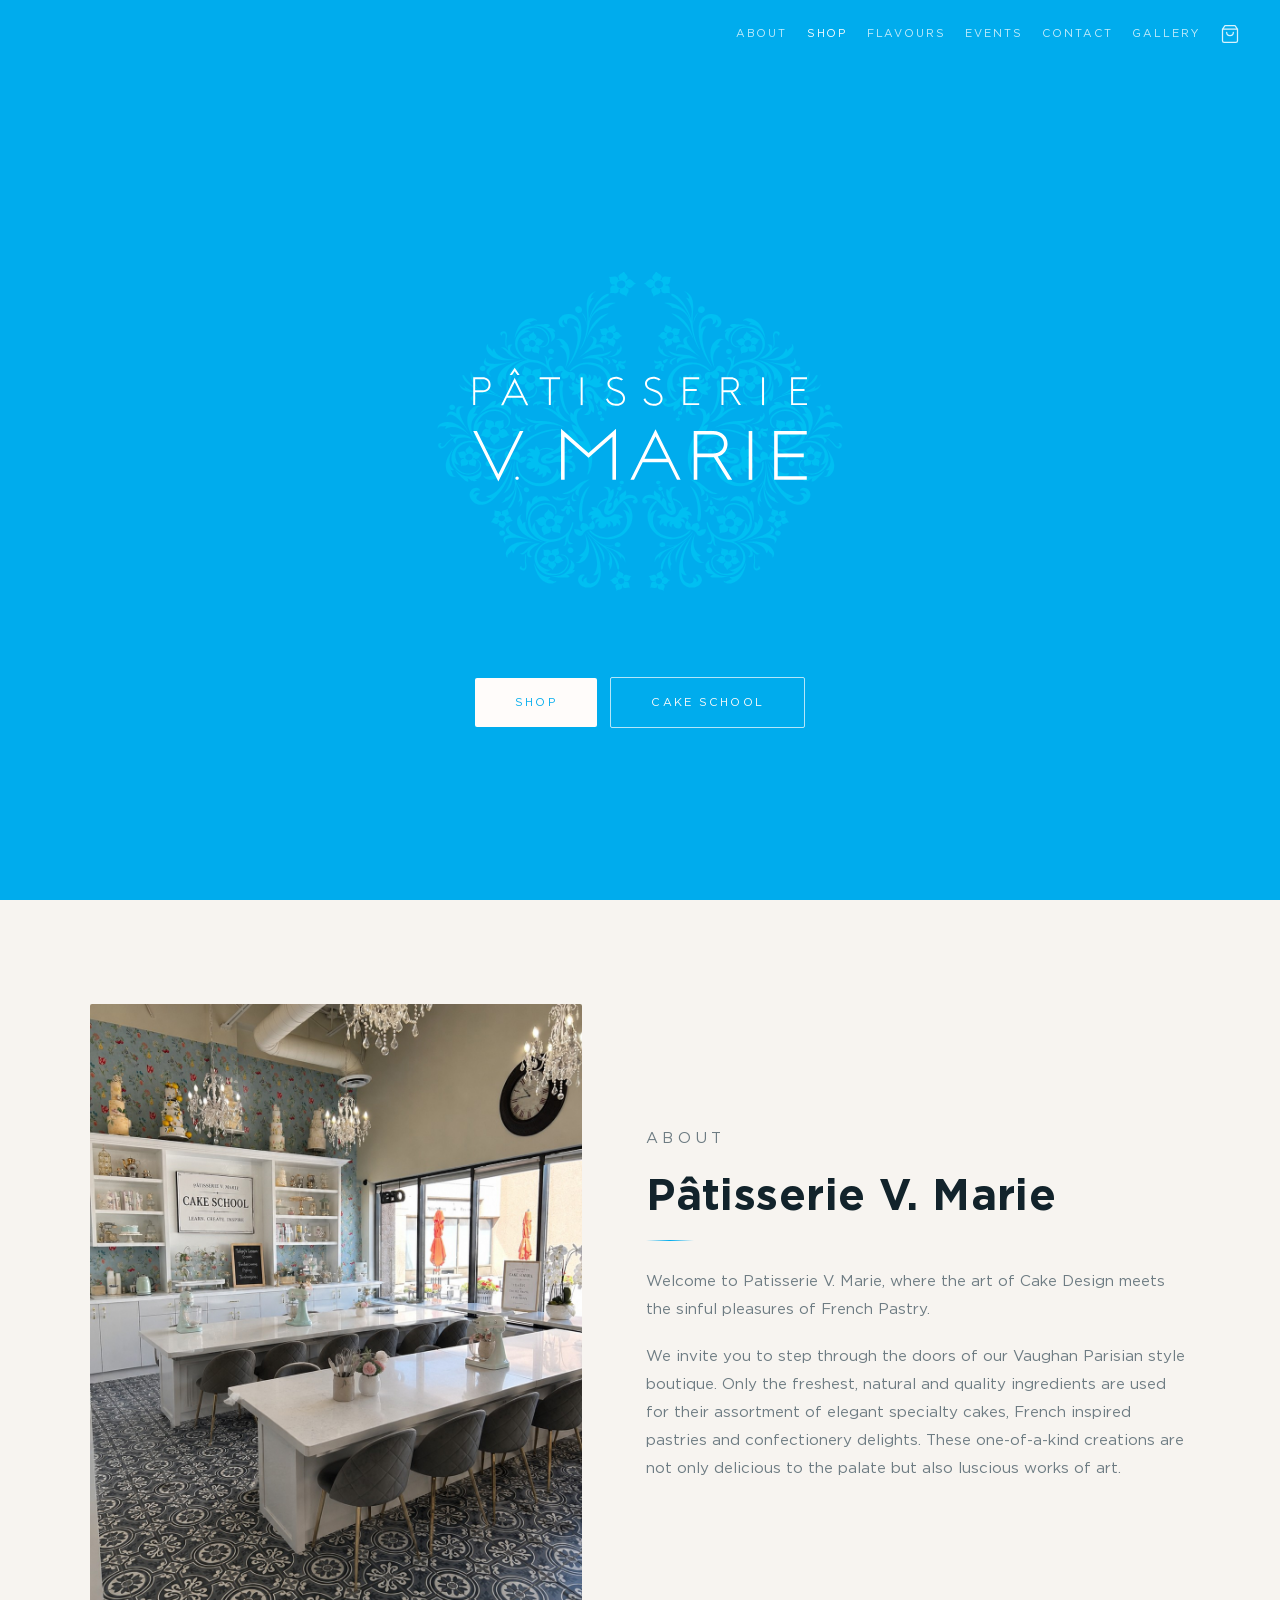
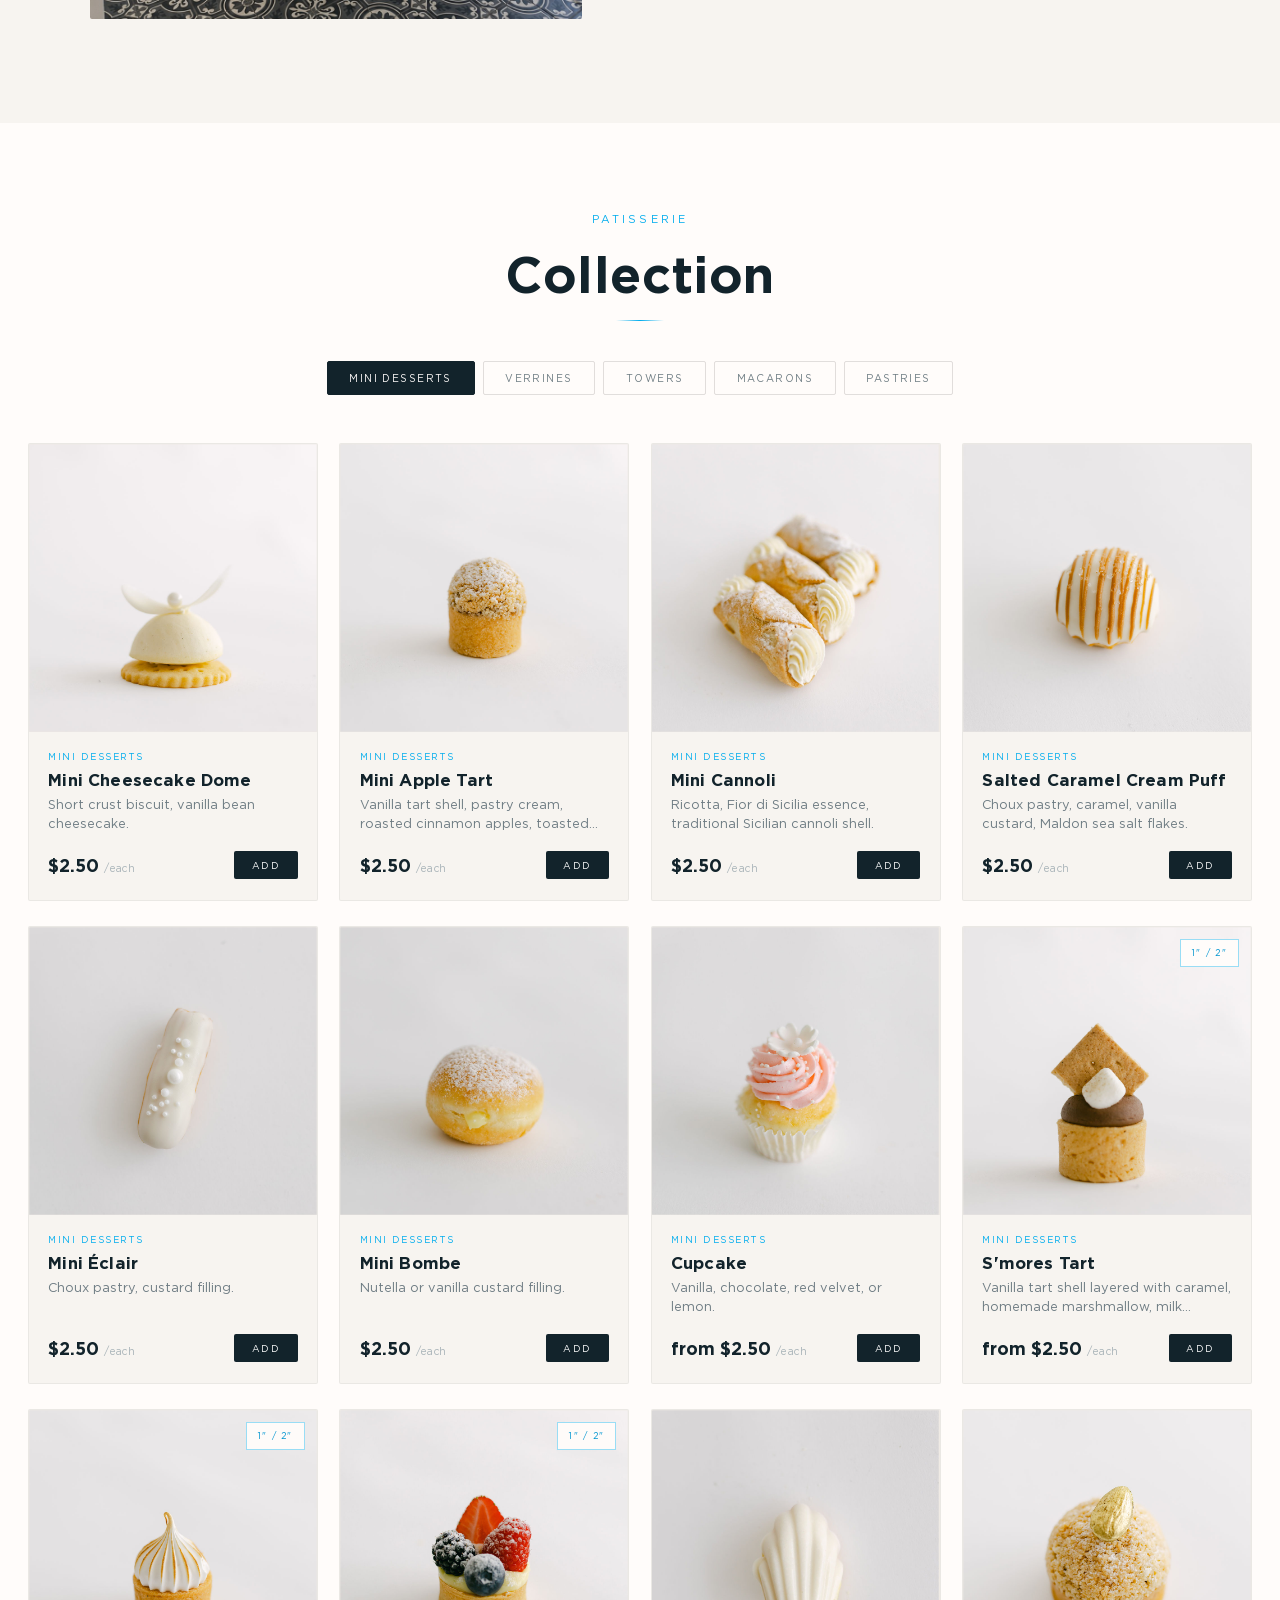
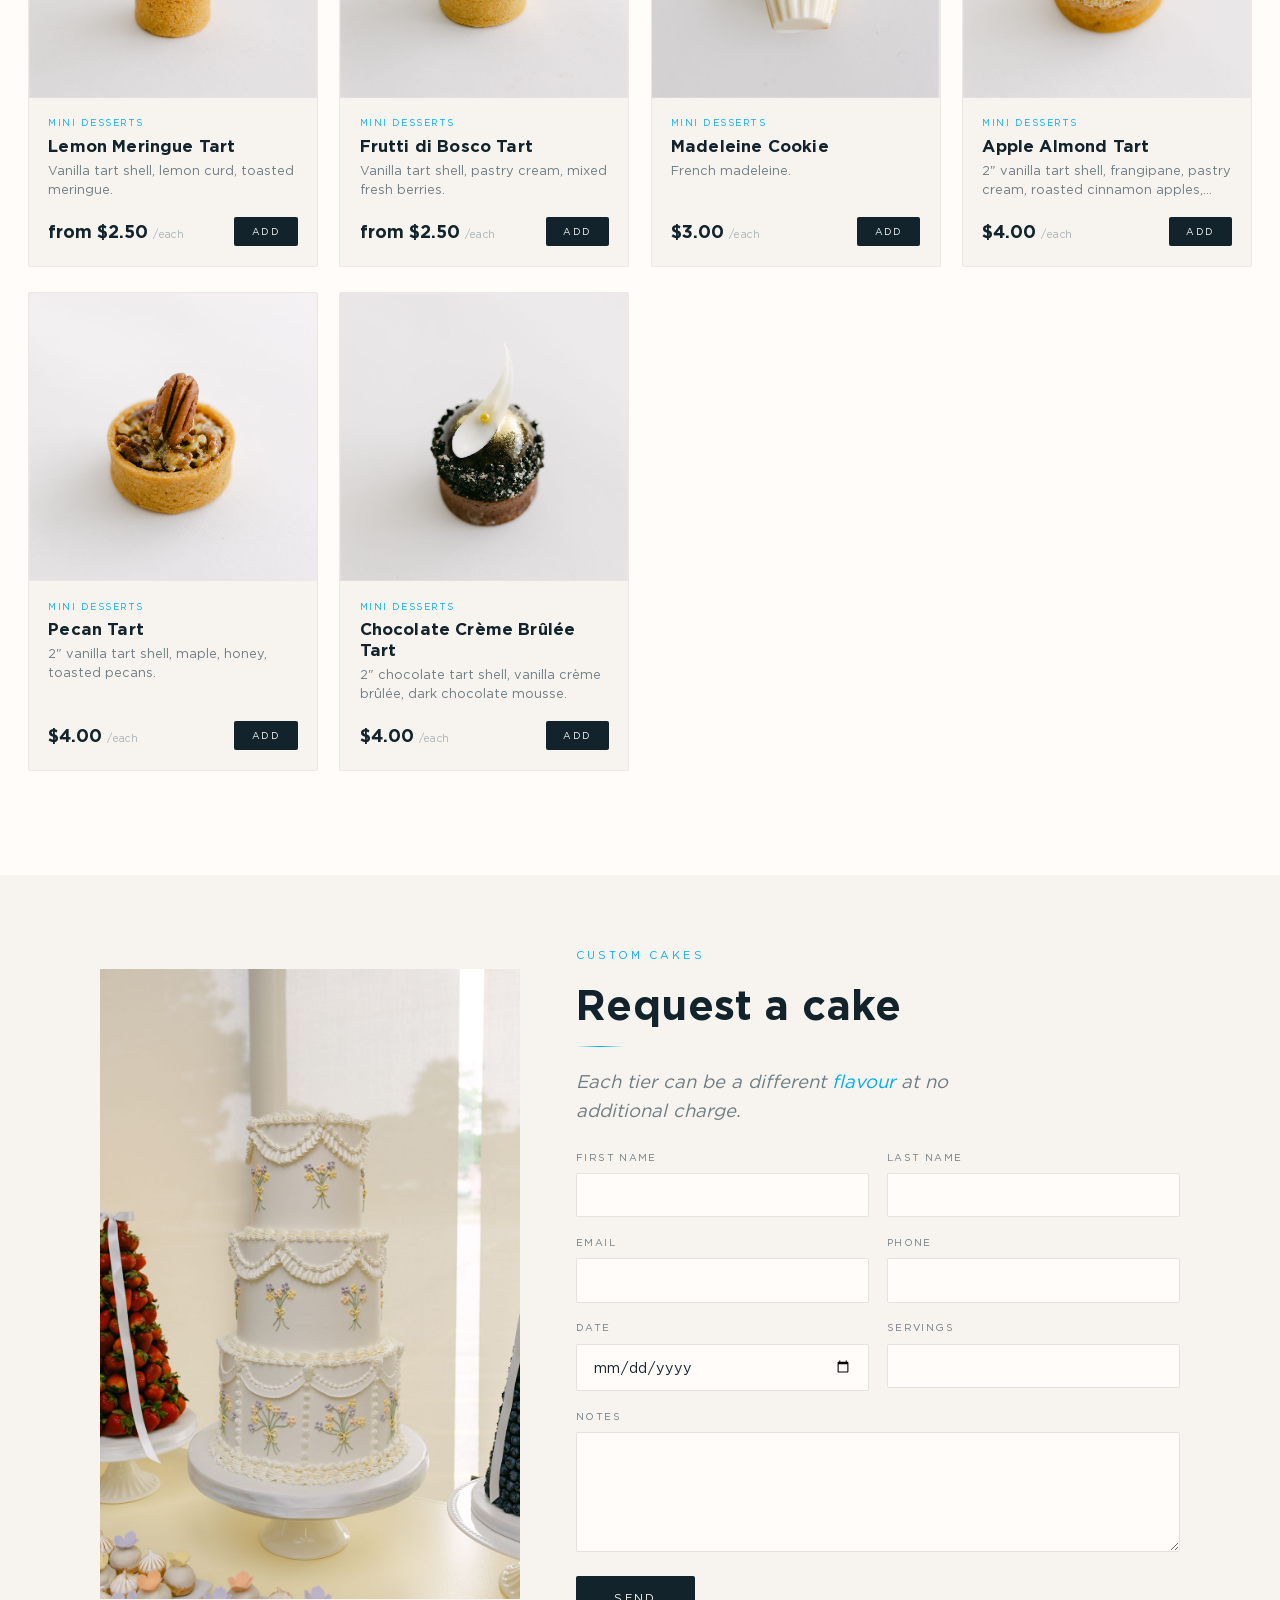
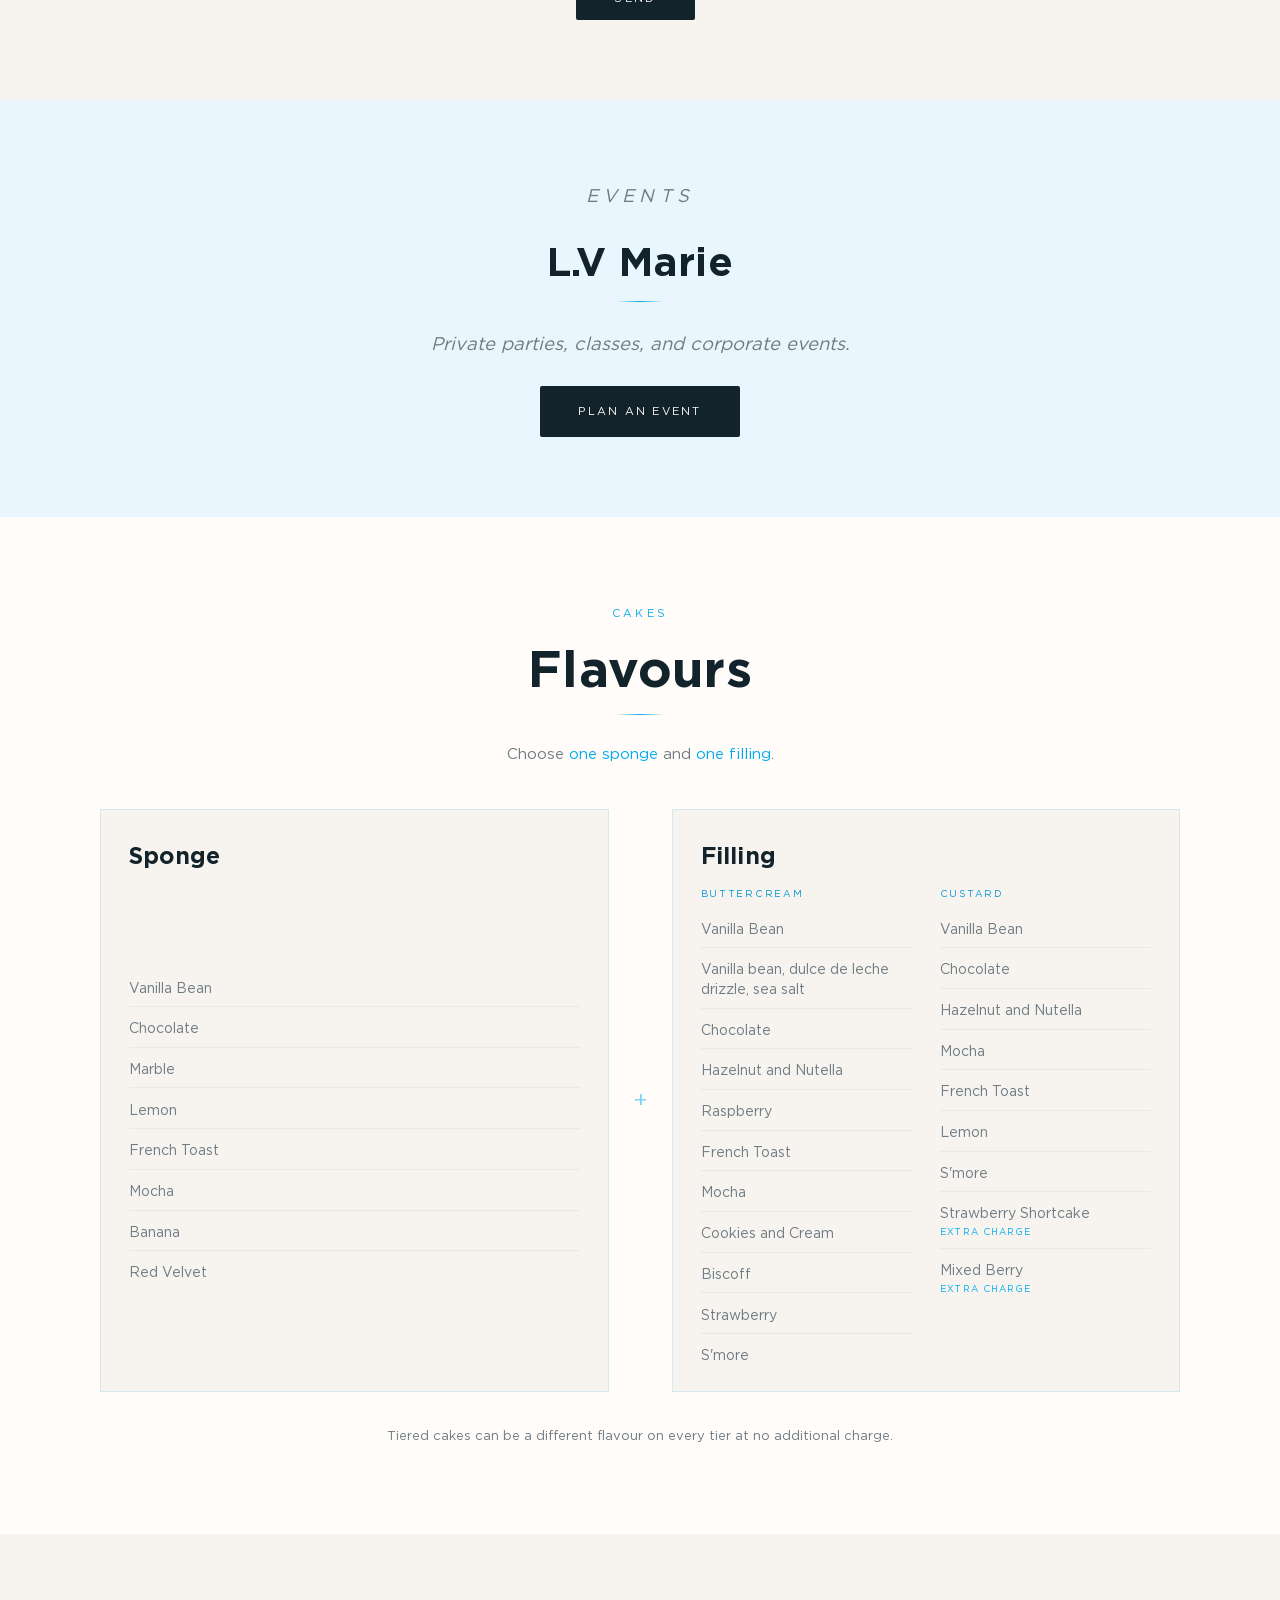
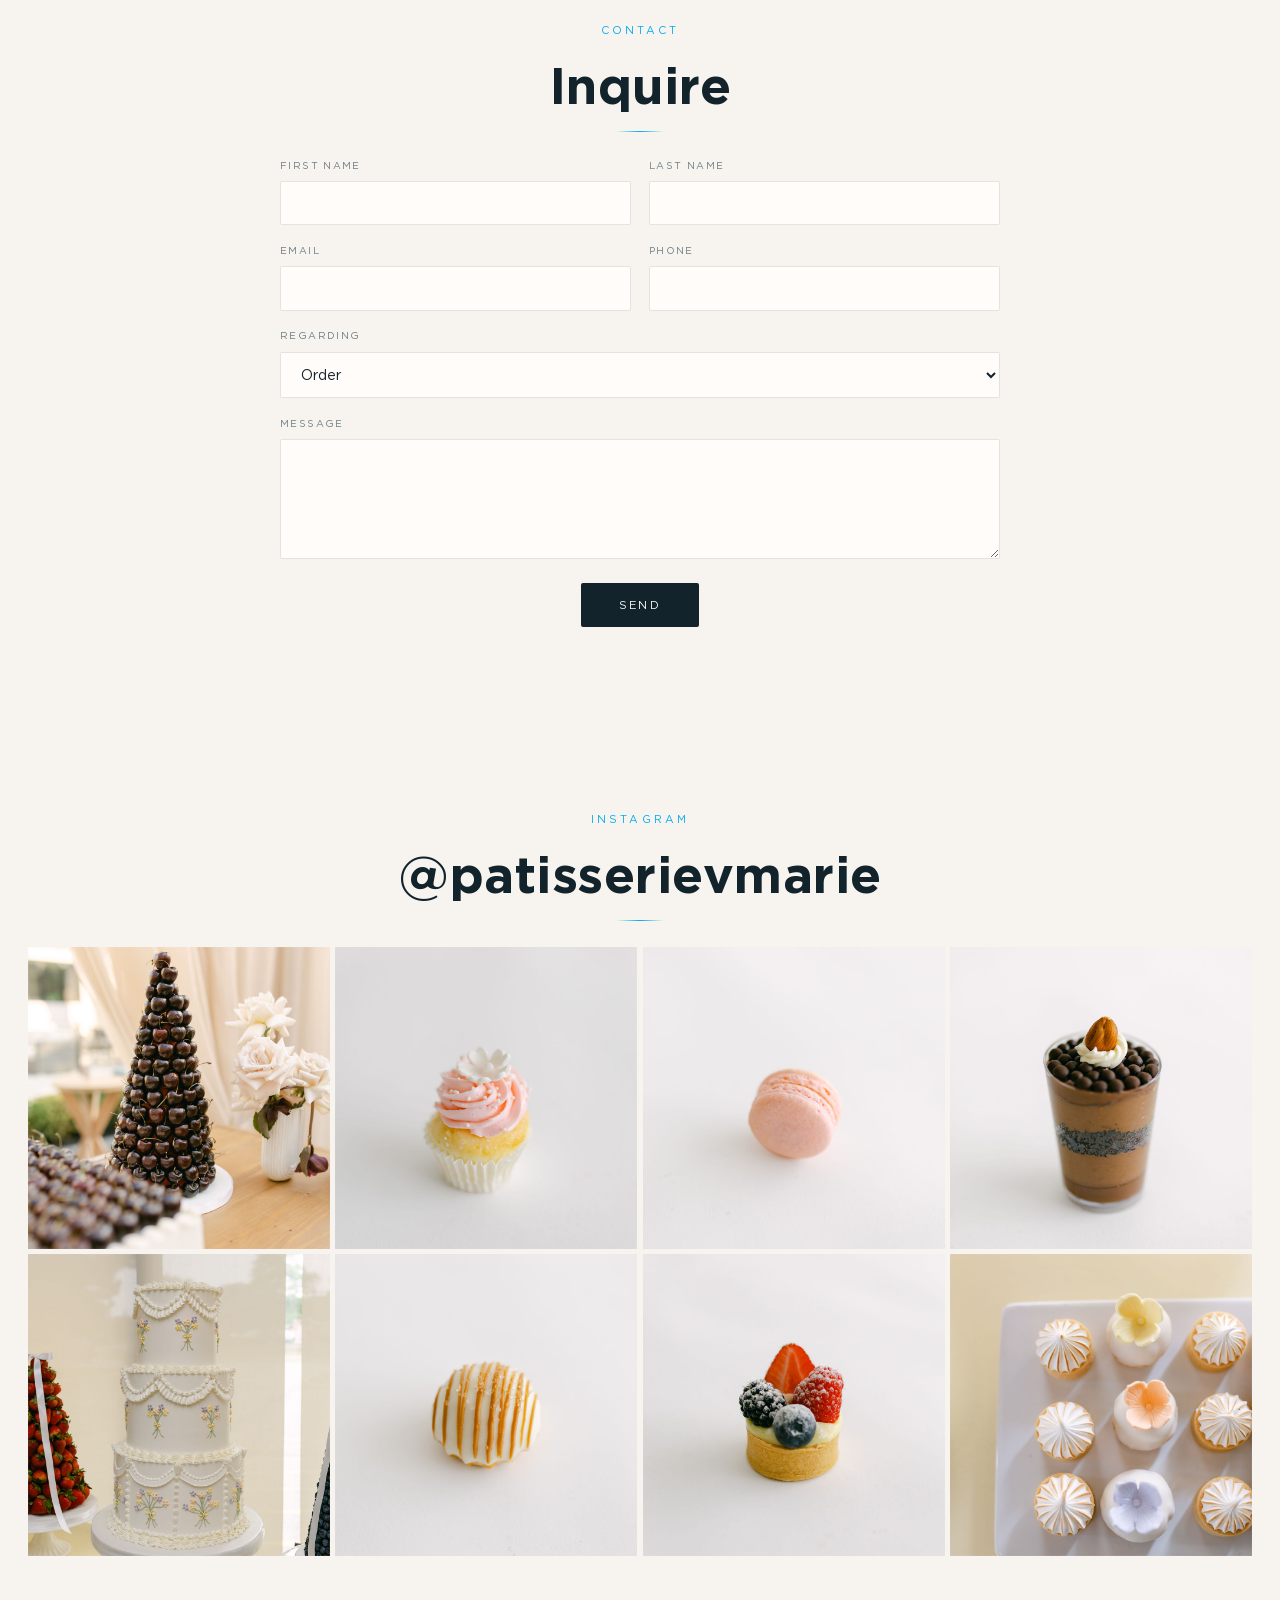
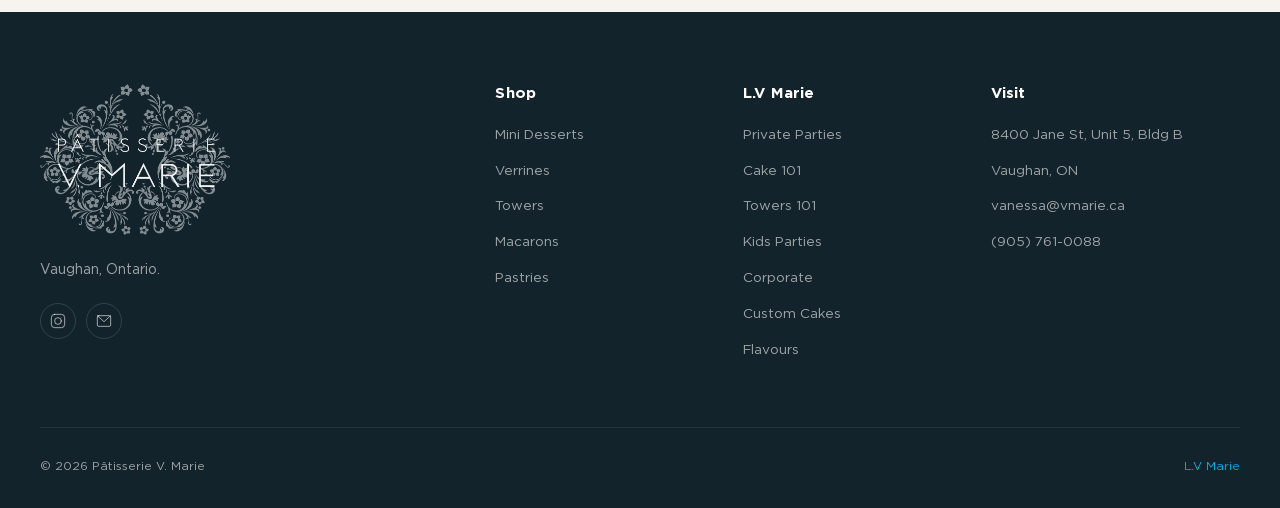
==== commit 490d3e3f: "Add files via upload" ====
--- a/index.html
+++ b/index.html
@@ -11,7 +11,7 @@
 <link rel="apple-touch-icon" href="Assets/brand/apple-touch-icon.png">
 <link rel="preload" href="Assets/fonts/GothamBook.woff2" as="font" type="font/woff2" crossorigin>
 <link rel="preload" href="Assets/fonts/GothamBold.woff2" as="font" type="font/woff2" crossorigin>
-<link rel="stylesheet" href="css/site.css?v=24">
+<link rel="stylesheet" href="css/site.css?v=28">
 </head>
 <body class="page-shop">
 
@@ -360,7 +360,7 @@
 
 <div class="toast" id="toast" role="status" aria-live="polite"></div>
 
-<script src="js/shop.js?v=19"></script>
+<script src="js/shop.js?v=20"></script>
 <script>
   const nav = document.getElementById('nav');
   const navLinks = document.getElementById('navLinks');
--- a/css/site.css
+++ b/css/site.css
@@ -368,11 +368,17 @@
 }
 .hero--boutique {
   /* The brand blue is the page itself — the logo artwork carries no disc,
-     so there is no raster edge to show against this fill. */
-  height: 100svh;
-  min-height: 100svh;
-  max-height: 100svh;
-  padding: calc(var(--nav-h) + env(safe-area-inset-top, 0px)) 1.25rem 1.5rem;
+     so there is no raster edge to show against this fill.
+     Height extends by the bottom safe-area inset so the home-indicator /
+     browser-toolbar strip is painted blue instead of showing the cream
+     document canvas underneath. */
+  height: calc(100svh + env(safe-area-inset-bottom, 0px));
+  min-height: calc(100svh + env(safe-area-inset-bottom, 0px));
+  max-height: calc(100svh + env(safe-area-inset-bottom, 0px));
+  padding:
+    calc(var(--nav-h) + env(safe-area-inset-top, 0px))
+    1.25rem
+    calc(1.5rem + env(safe-area-inset-bottom, 0px));
   background: var(--brand);
 }
 .hero--boutique .hero-content {
@@ -468,6 +474,8 @@
 .page-shop .nav-cart { color: rgba(255, 255, 255, 0.85); }
 .page-shop .nav-cart:hover { color: #fff; }
 .page-shop .nav-toggle span { background: #fff; }
+/* Once past the hero, the toggle must match the cart icon beside it */
+.page-shop .nav.nav--on-page .nav-toggle span { background: var(--warm-grey); }
 
 /* Past the hero — neutral, cohesive with the rest of the site.
    Border/shadow are warm-grey, not brand blue, so no cool tint bleeds
@@ -1642,18 +1650,34 @@
   .product-modal {
     grid-template-columns: 1fr;
     max-height: min(92vh, 92dvh);
-    overflow: auto;
-  }
+    /* The modal FRAME must not scroll — only .modal-body does.
+       Otherwise the absolutely-positioned X scrolls out of view. */
+    overflow: hidden;
+    display: flex;
+    flex-direction: column;
+    position: relative;
+  }
+  /* Photo is capped so the scrolling body keeps usable height */
   .modal-image {
     height: auto;
+    max-height: 38vh;
+    aspect-ratio: 4 / 3;
+    width: 100%;
+    flex: 0 0 auto;
+  }
+  .modal-body {
+    flex: 1 1 auto;
+    min-height: 0;
     max-height: none;
-    aspect-ratio: 1;
-    width: 100%;
-  }
-  .modal-body {
-    max-height: none;
-    overflow: visible;
+    overflow-y: auto;
+    -webkit-overflow-scrolling: touch;
     padding: 1.5rem 1.35rem 1.75rem;
+  }
+  .modal-close {
+    top: 0.6rem;
+    right: 0.6rem;
+    z-index: 5;
+    box-shadow: 0 2px 10px rgba(44, 40, 37, 0.18);
   }
   .flavours-grid { grid-template-columns: 1fr; }
   .flavours-grid--pair {
@@ -1668,6 +1692,11 @@
   }
   .flavour-column + .flavour-column .flavour-subhead { margin-top: 1.4rem; }
   .footer-inner { grid-template-columns: 1fr 1fr; }
+  /* "/each" is noise on a phone and squeezes the price column */
+  .product-price small,
+  .modal-price small {
+    display: none;
+  }
 }
 
 @media (max-width: 640px) {
@@ -1686,7 +1715,7 @@
     padding:
       calc(var(--nav-h) + env(safe-area-inset-top, 0px))
       1rem
-      0;
+      env(safe-area-inset-bottom, 0px);
   }
   .hero--boutique .hero-content {
     padding: 0.75rem;
@@ -1726,8 +1755,12 @@
     aspect-ratio: 1;
     border-radius: 0;
   }
+  /* Gallery runs edge-to-edge into the footer — no cream strip between */
   .gallery--bleed {
-    padding-bottom: 2.5rem;
+    padding-bottom: 0;
+  }
+  .gallery--bleed .gallery-grid {
+    margin-bottom: 0;
   }
   .footer {
     margin-top: 0;
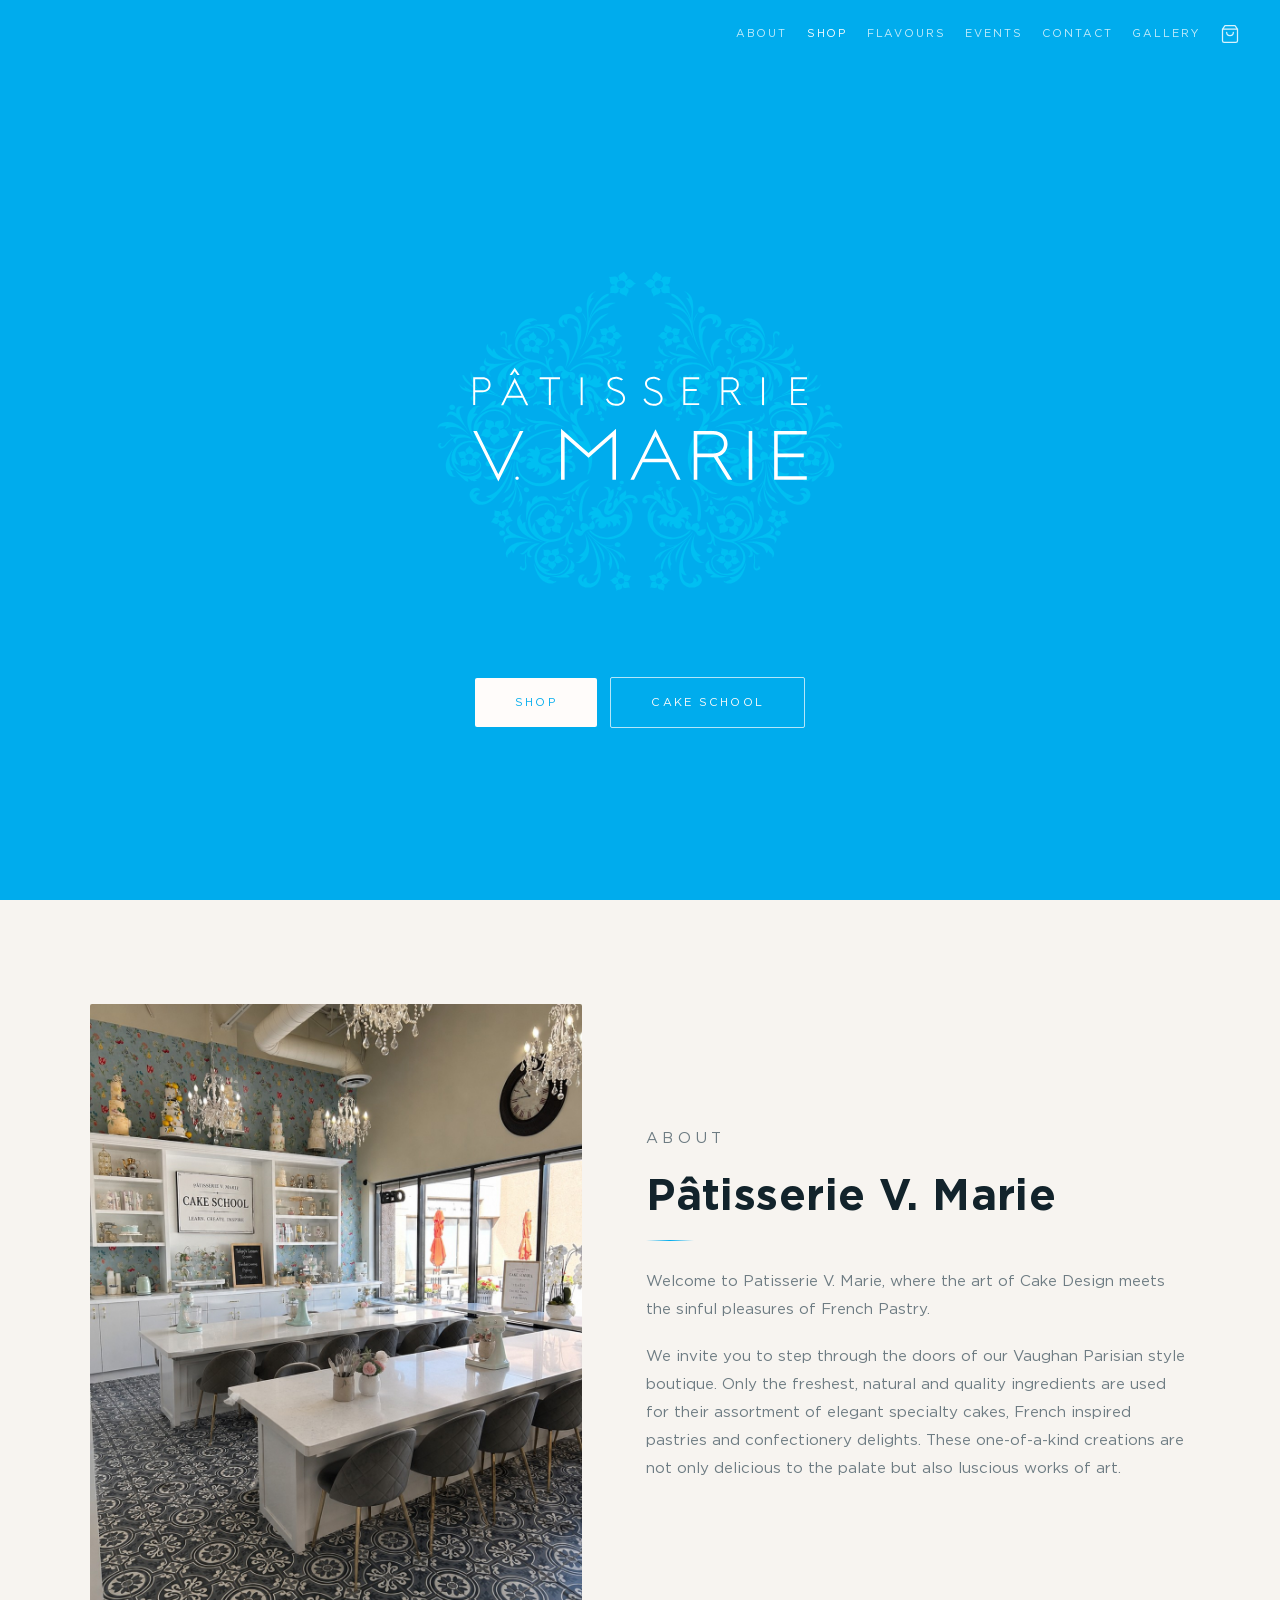
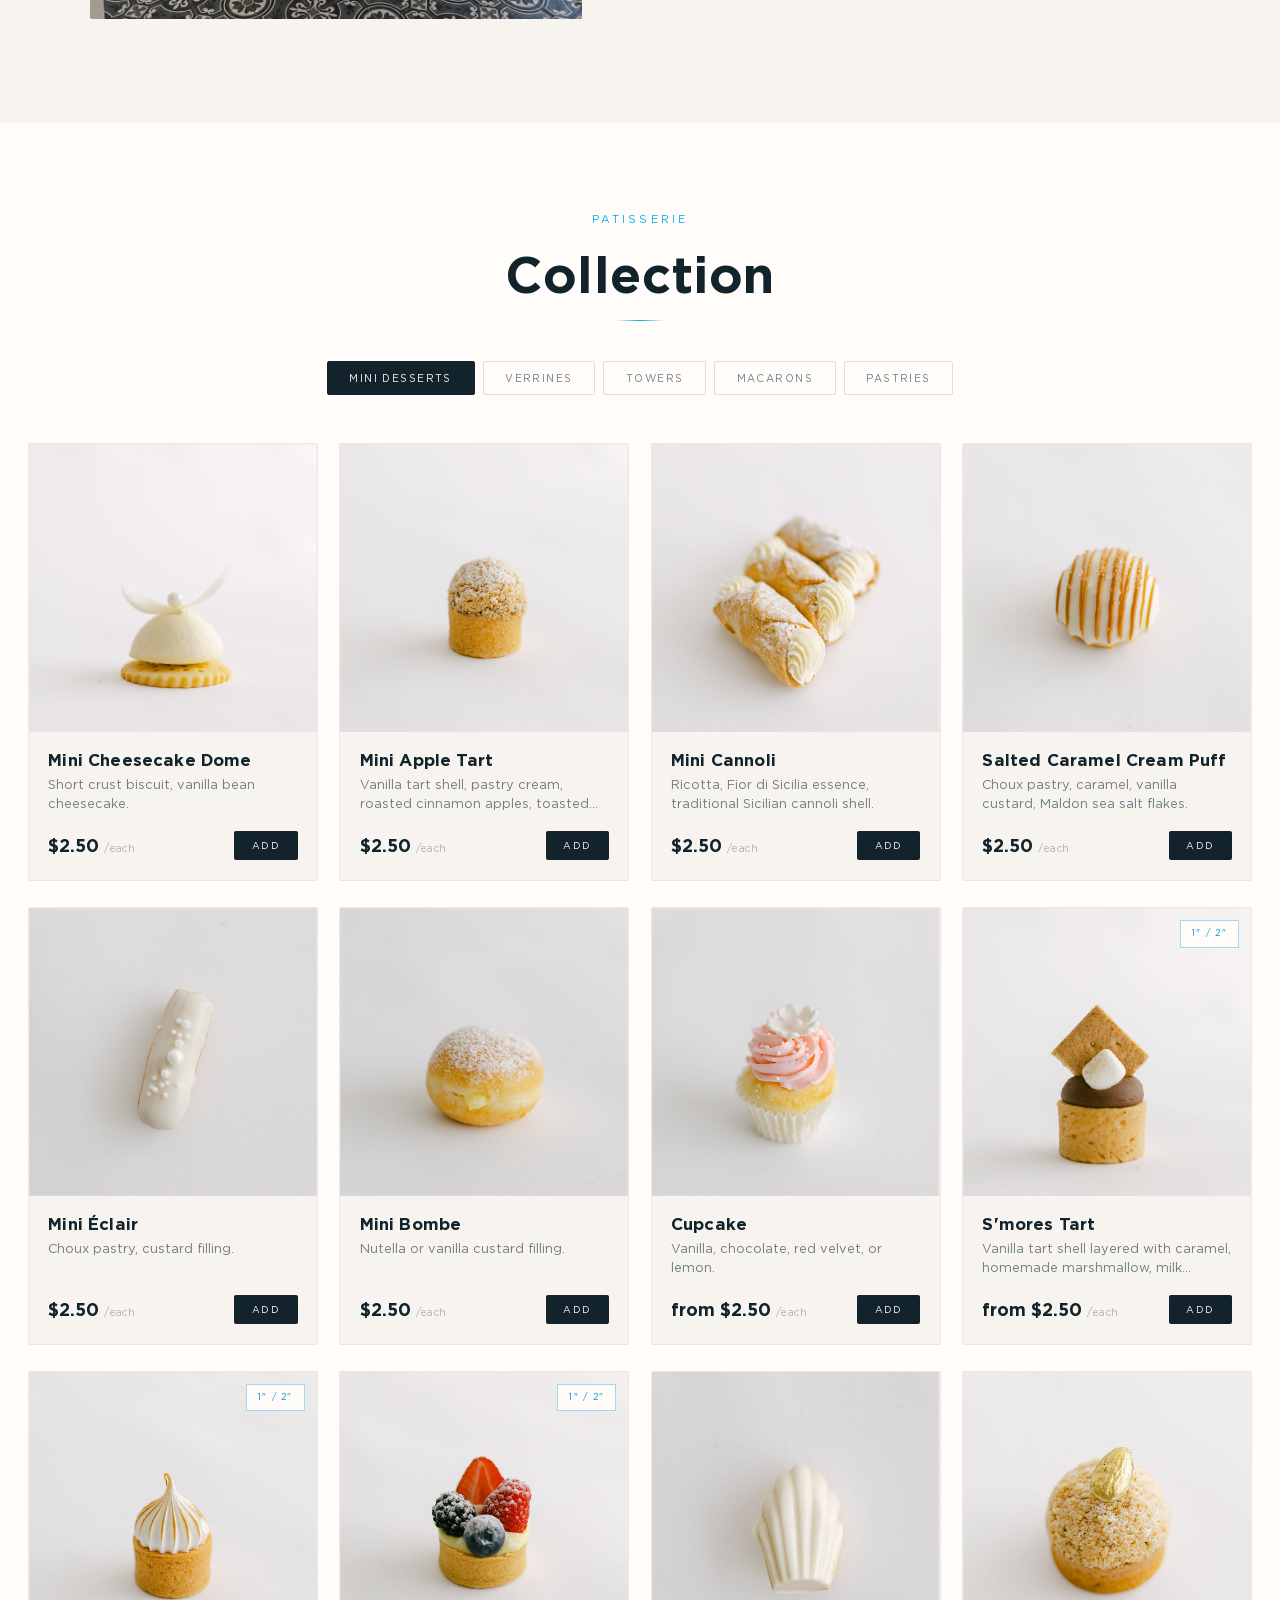
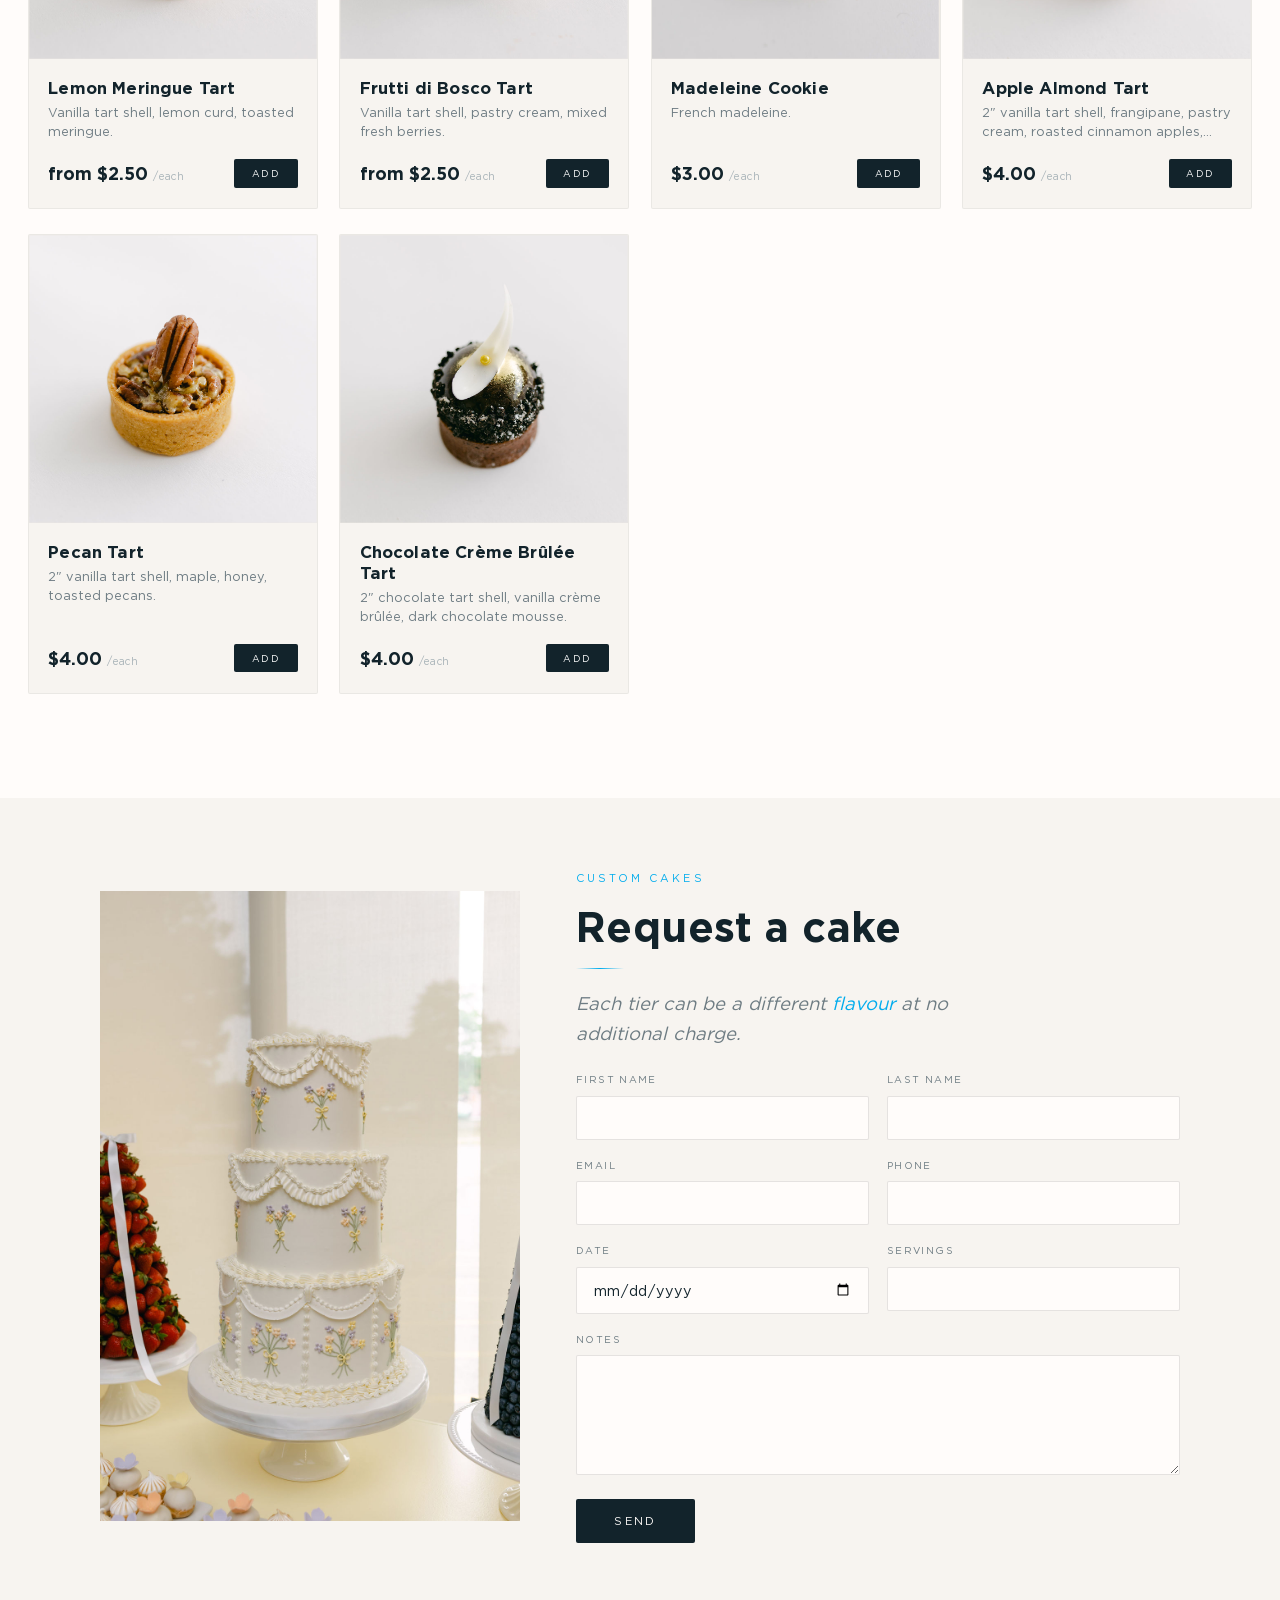
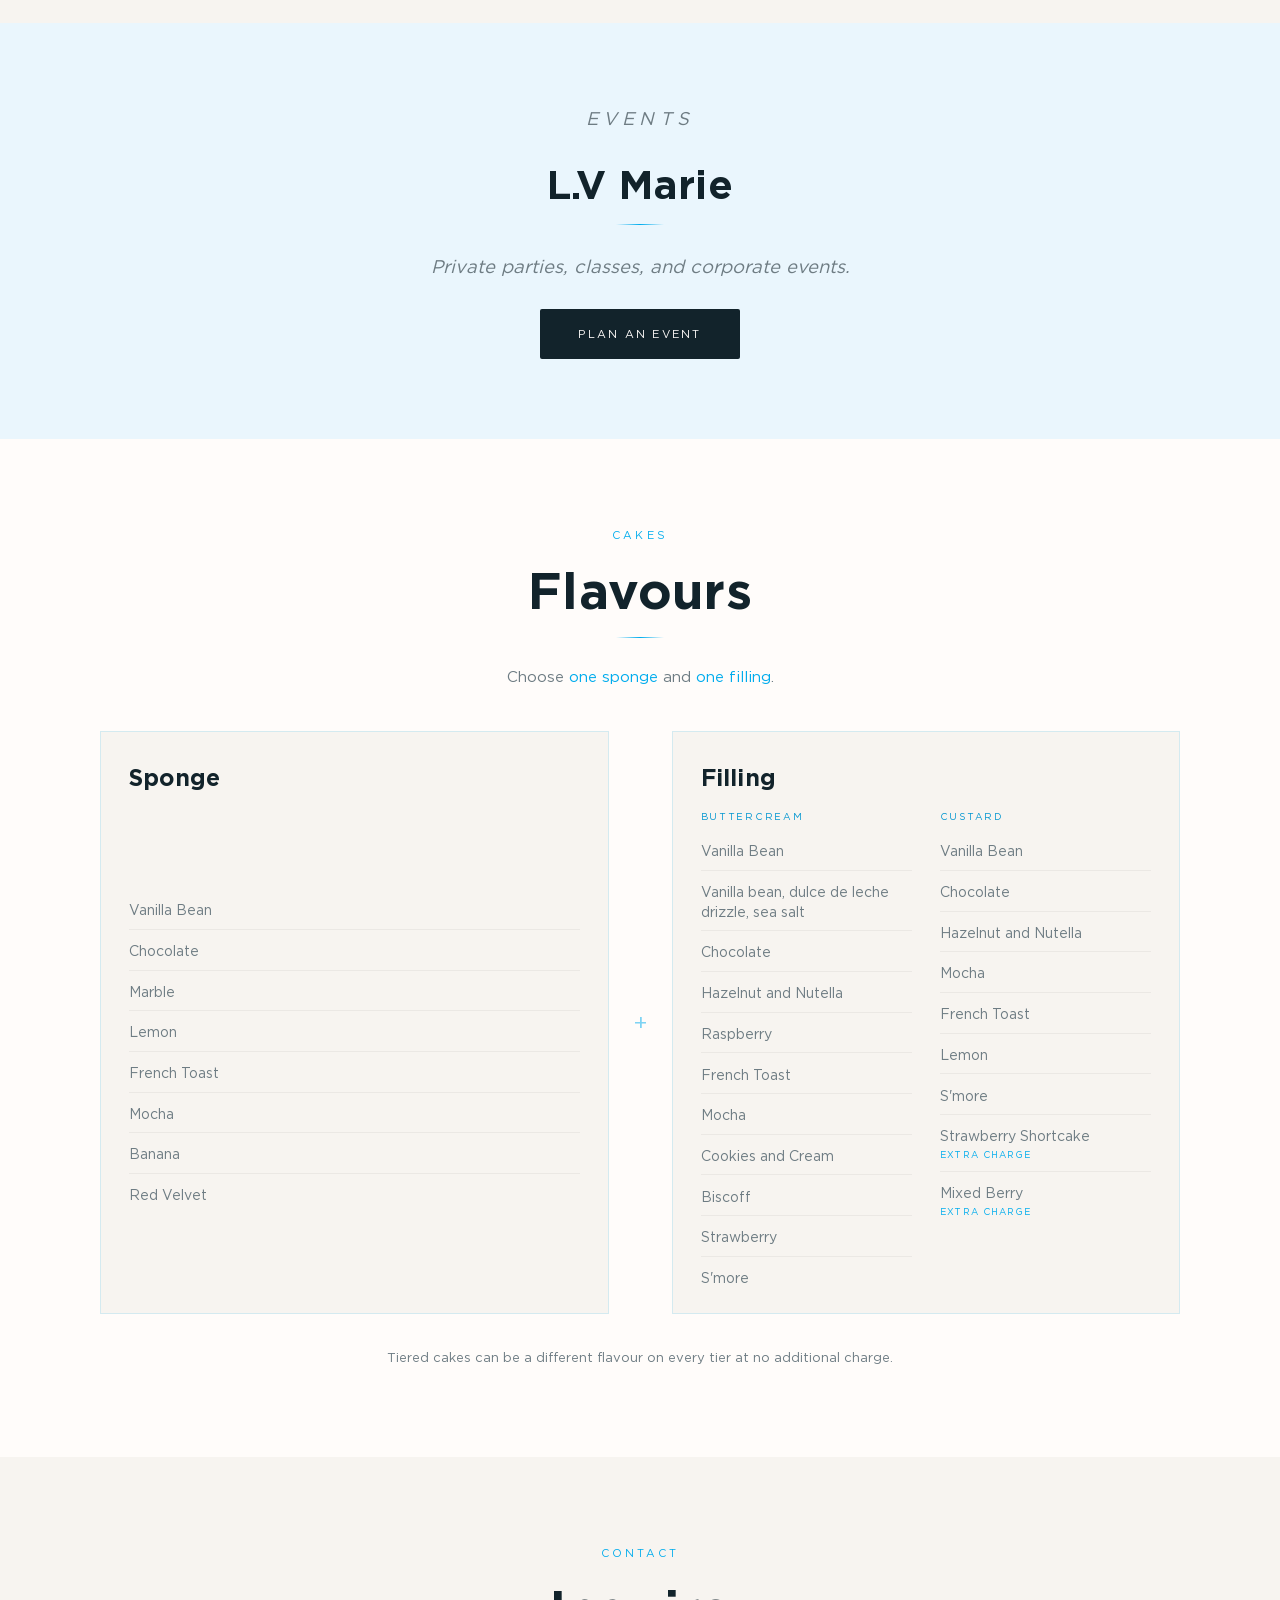
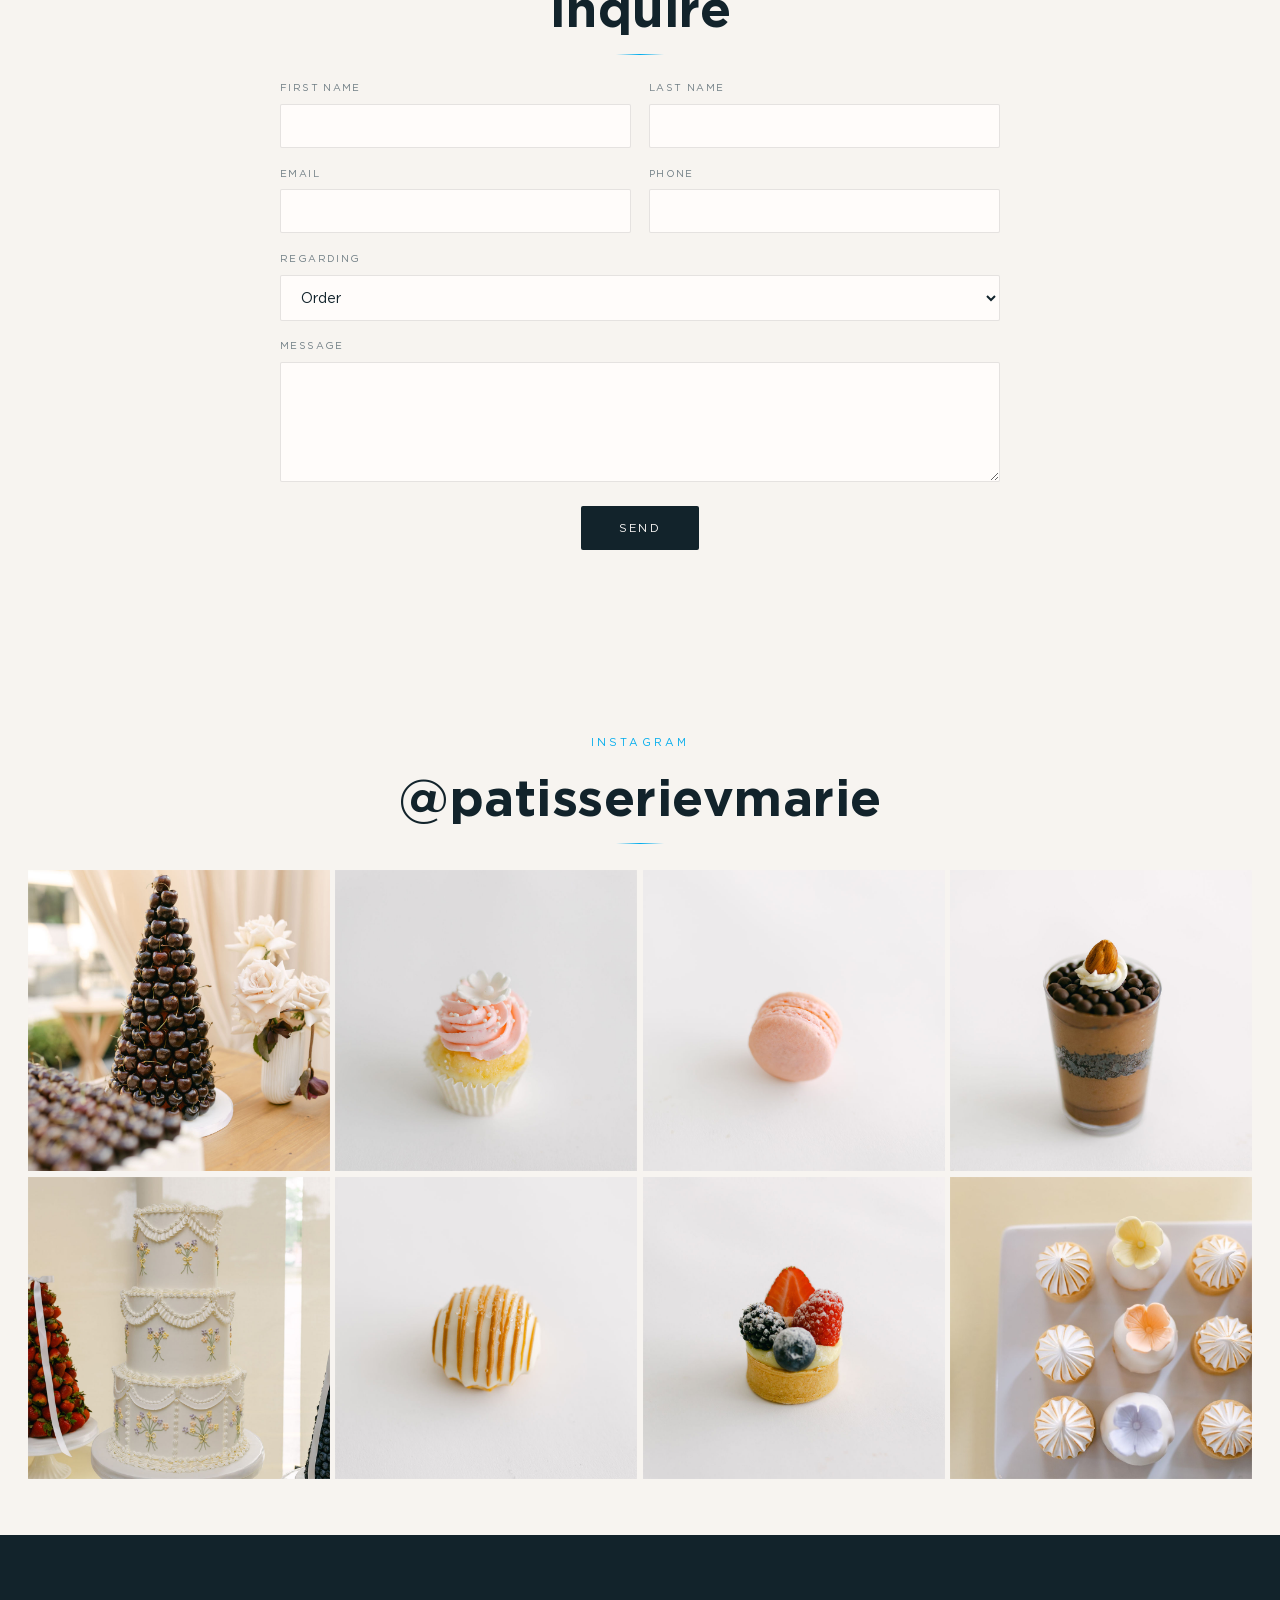
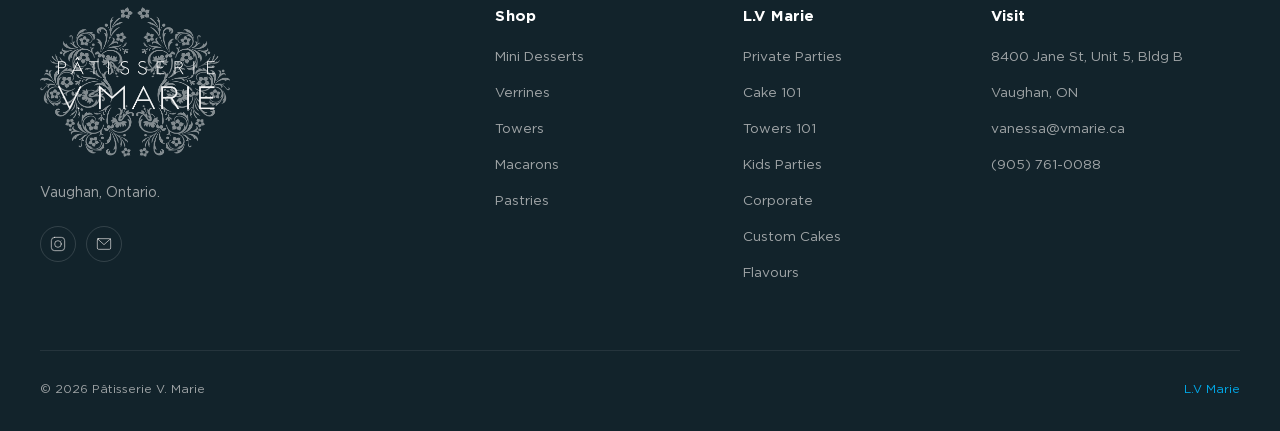
==== commit 2cfe45c2: "Add files via upload" ====
--- a/index.html
+++ b/index.html
@@ -1,5 +1,5 @@
 <!DOCTYPE html>
-<html lang="en">
+<html lang="en" class="page-shop-root">
 <head>
 <meta charset="UTF-8">
 <meta name="viewport" content="width=device-width, initial-scale=1, viewport-fit=cover">
@@ -11,7 +11,7 @@
 <link rel="apple-touch-icon" href="Assets/brand/apple-touch-icon.png">
 <link rel="preload" href="Assets/fonts/GothamBook.woff2" as="font" type="font/woff2" crossorigin>
 <link rel="preload" href="Assets/fonts/GothamBold.woff2" as="font" type="font/woff2" crossorigin>
-<link rel="stylesheet" href="css/site.css?v=28">
+<link rel="stylesheet" href="css/site.css?v=30">
 </head>
 <body class="page-shop">
 
@@ -360,7 +360,7 @@
 
 <div class="toast" id="toast" role="status" aria-live="polite"></div>
 
-<script src="js/shop.js?v=20"></script>
+<script src="js/shop.js?v=21"></script>
 <script>
   const nav = document.getElementById('nav');
   const navLinks = document.getElementById('navLinks');
--- a/css/site.css
+++ b/css/site.css
@@ -369,12 +369,12 @@
 .hero--boutique {
   /* The brand blue is the page itself — the logo artwork carries no disc,
      so there is no raster edge to show against this fill.
-     Height extends by the bottom safe-area inset so the home-indicator /
-     browser-toolbar strip is painted blue instead of showing the cream
-     document canvas underneath. */
-  height: calc(100svh + env(safe-area-inset-bottom, 0px));
-  min-height: calc(100svh + env(safe-area-inset-bottom, 0px));
-  max-height: calc(100svh + env(safe-area-inset-bottom, 0px));
+     `lvh` is the largest viewport height. `svh` (smallest) is what caused
+     the gap: when mobile toolbars retract the visible area grows past it,
+     leaving the canvas showing underneath. If `lvh` is unsupported these
+     declarations drop and the base `.hero` 100dvh chain applies. */
+  height: 100lvh;
+  min-height: 100lvh;
   padding:
     calc(var(--nav-h) + env(safe-area-inset-top, 0px))
     1.25rem
@@ -693,13 +693,6 @@
   flex-direction: column;
   flex: 1;
   gap: 0.25rem;
-}
-.product-category {
-  font-size: 0.58rem;
-  letter-spacing: 0.16em;
-  text-transform: uppercase;
-  color: var(--gold);
-  font-weight: 500;
 }
 .product-name {
   font-family: 'GothamBold', 'GothamBook', sans-serif;
